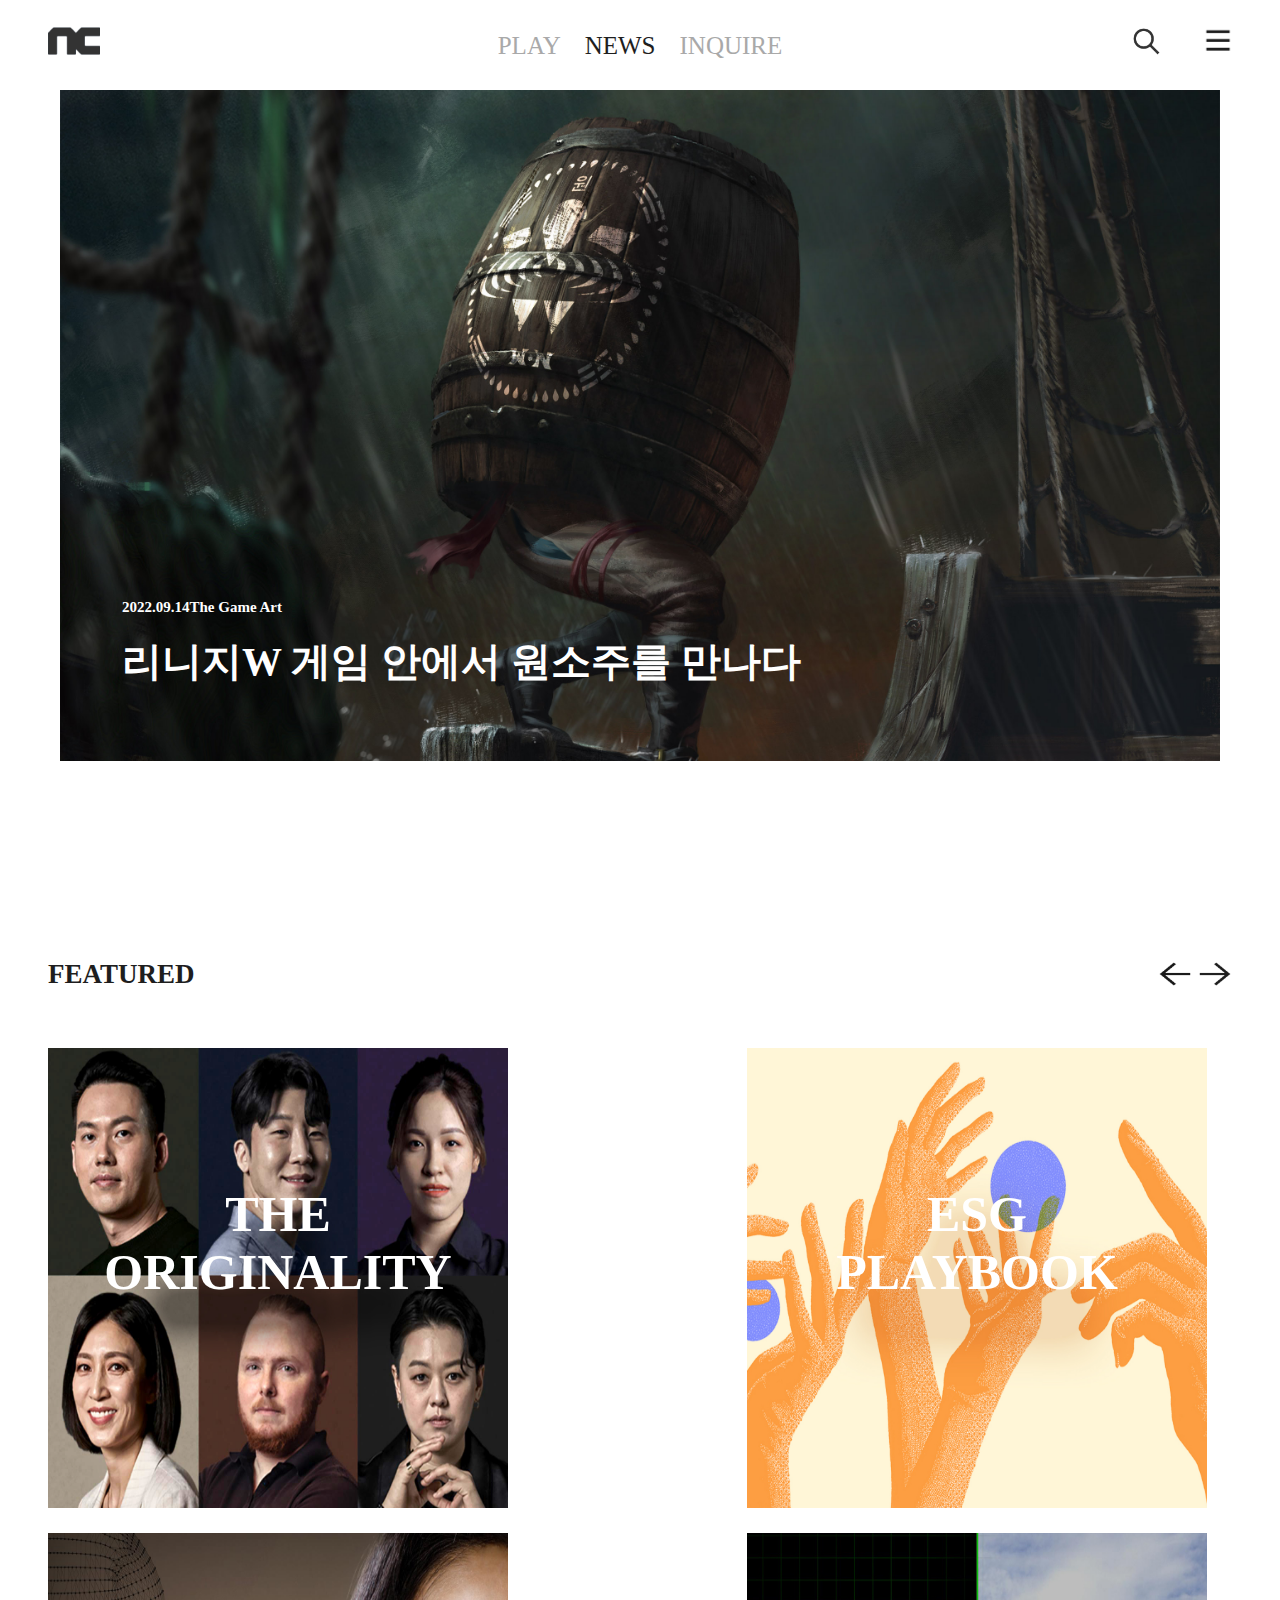
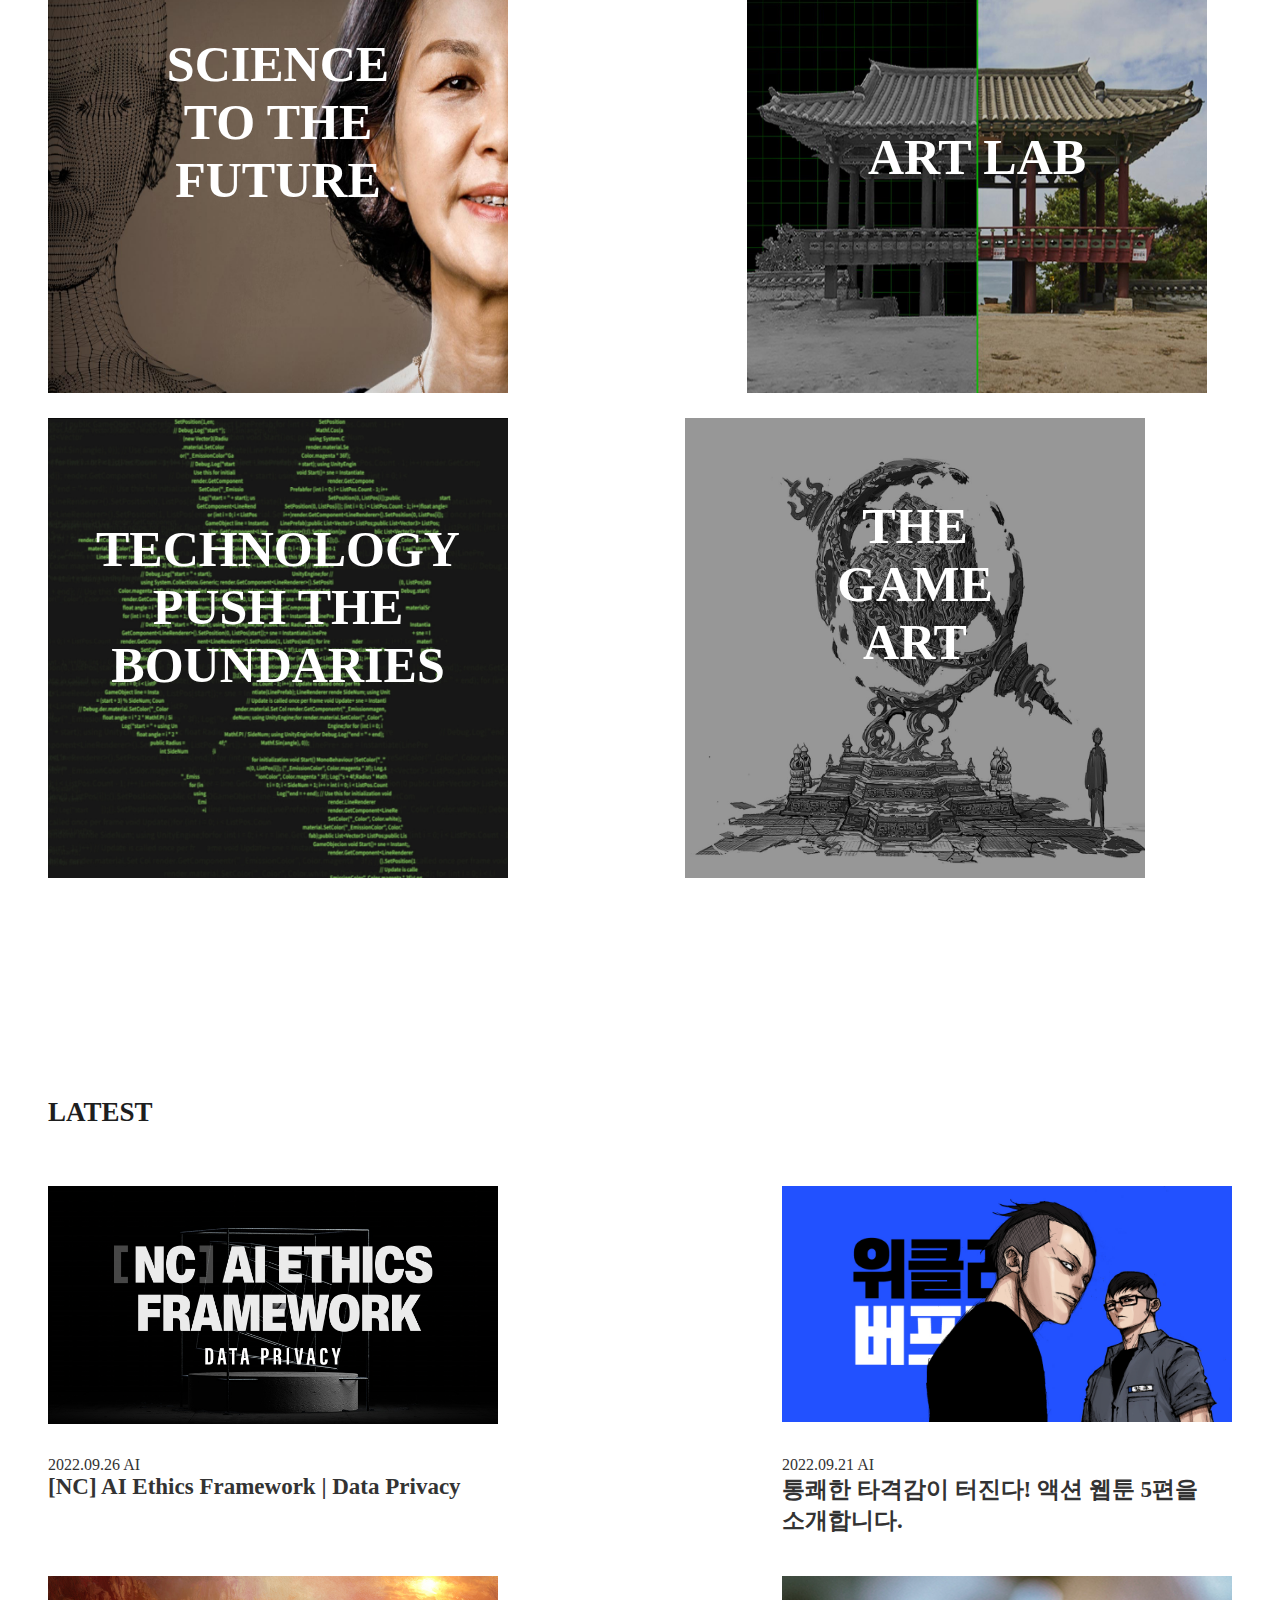
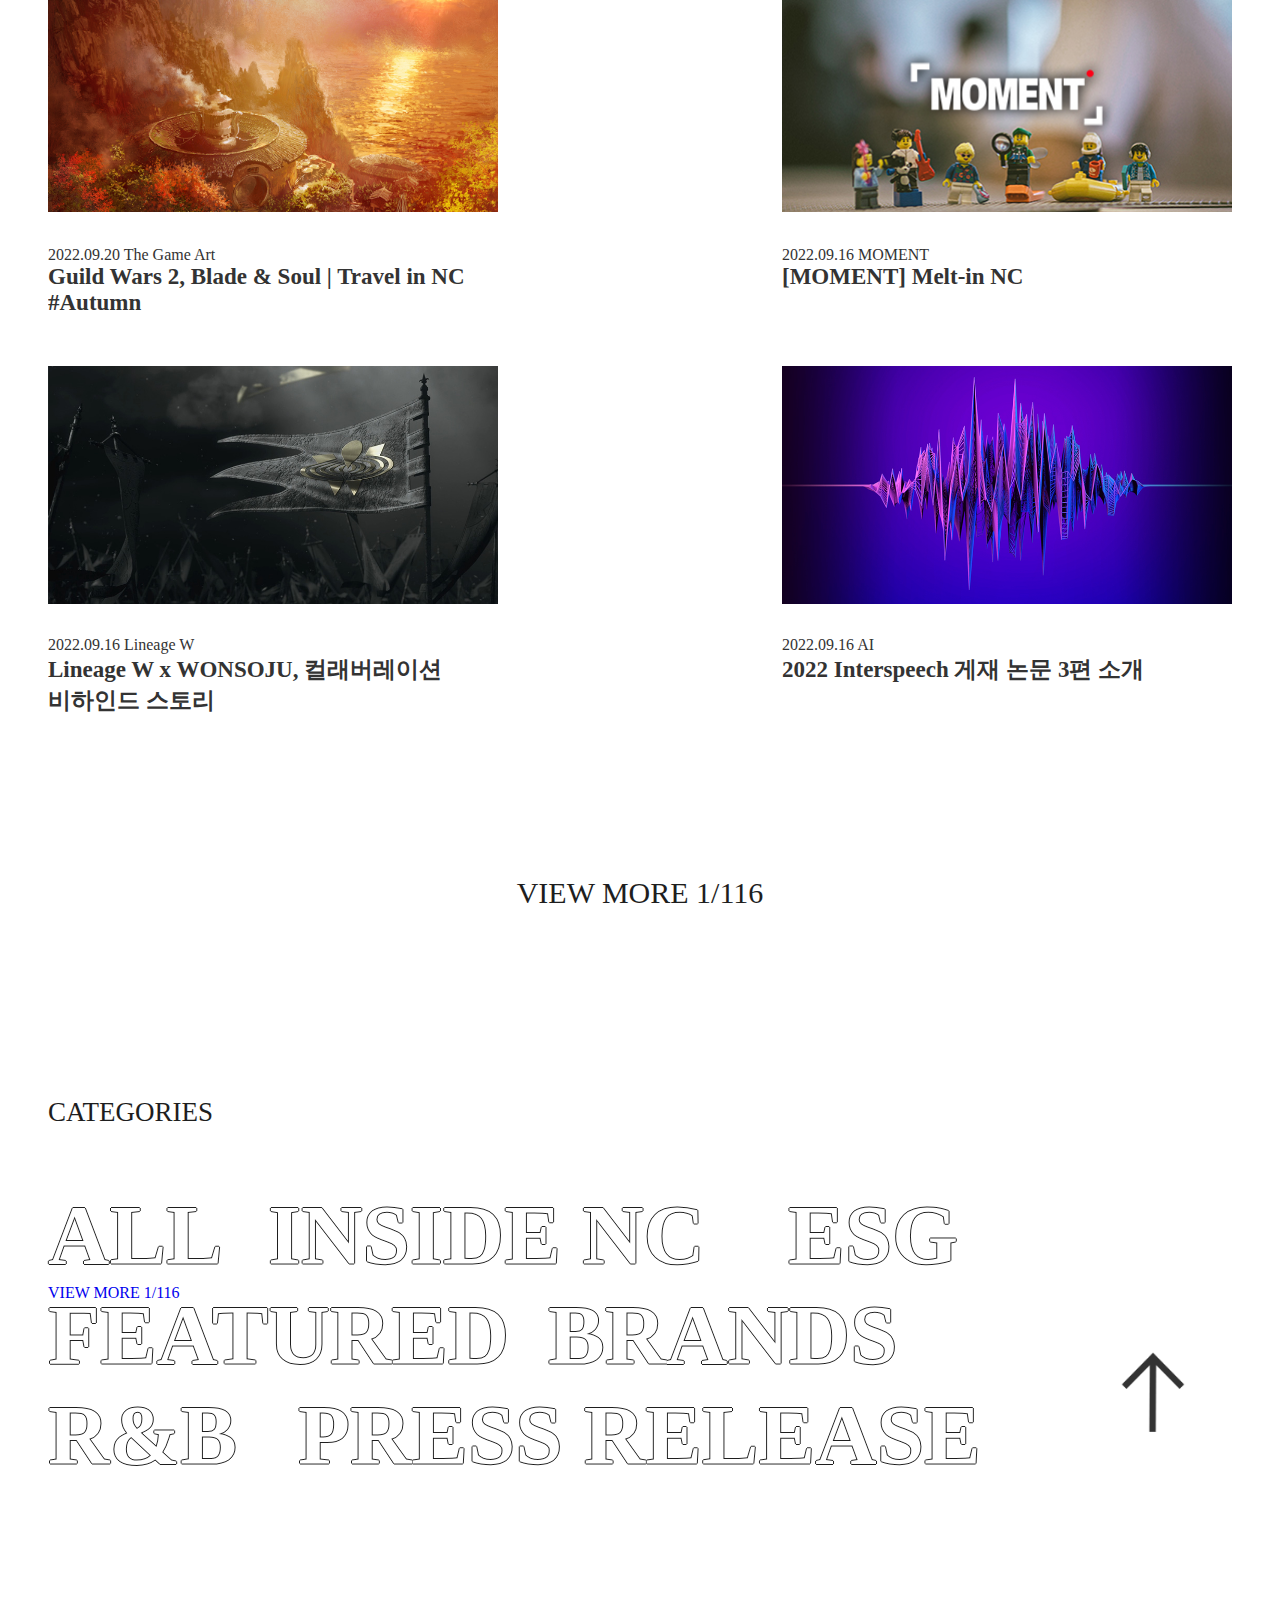
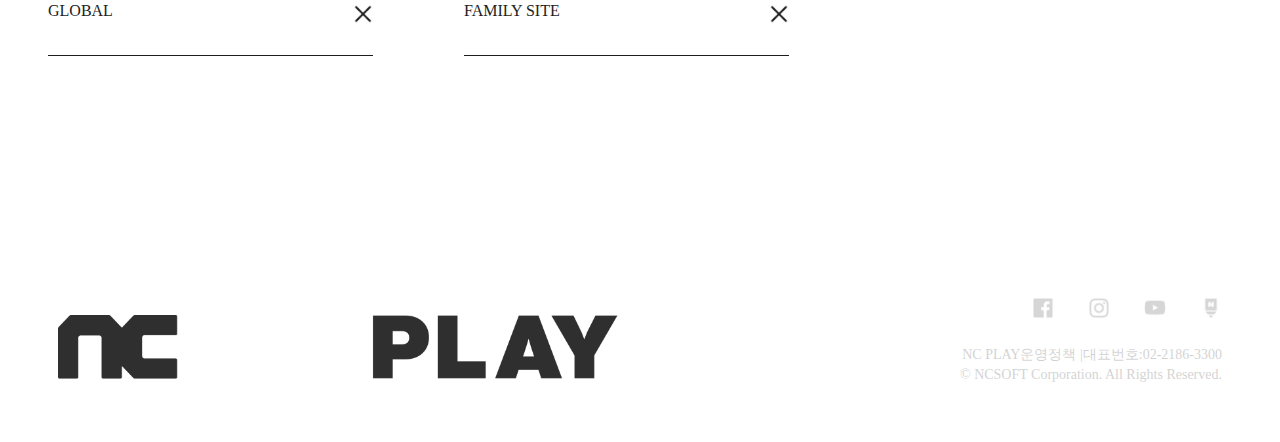
==== sub1.html @ 466b3824 "Add files via upload" ====
<!DOCTYPE html>
<html lang="en">
<head>
    <meta charset="UTF-8">
    <meta http-equiv="X-UA-Compatible" content="IE=edge">
    <meta name="viewport" content="width=device-width, initial-scale=1.0">
    <title>main | NEWS</title>
    <link rel="stylesheet" href="css/sub1.css">
    <link rel="preconnect" href="https://fonts.googleapis.com">
    <link rel="preconnect" href="https://fonts.gstatic.com" crossorigin>
</head>
<body>
<div id="wrap">
    <!-- header -->
    <header id="header">
        <!-- header_wrap -->
        <div class="header_wrap">
            <!-- header_inner -->
            <div class="header_inner">
                <!-- 로고 -->
                <h1 class="logo"><a href="index.html">NCSOFT로고</a></h1>
                <!-- 주메뉴 -->
                <nav class="gnb">
                <h2 class="blind">주메뉴</h2>
                <ul>
                <li><a href="index.html">PLAY</a></li>
                <li class="on"><a href="sub1.html">NEWS</a></li>
                <li><a href="sub2.html">INQUIRE</a></li>
                </ul>
                </nav>
                <!-- 전체메뉴 -->
                <div class="allMenu">
                    <h2 class="blind">메뉴 전체보기</h2>
                    <dl class="topMenu"><a href="#"></a>
                        <dt class="blind">탑메뉴</dt>
                        <dd><a href="#">PLAY</a>
                            <ul>
                            <li><a href="#">ALL</a></li>
                            <li><a href="#">EDGE</a></li>
                            <li><a href="#">INTERACTIVE</a></li>
                            <li><a href="#">CREATIVE</a></li>
                            <li><a href="#">FILM</a></li>
                            </ul>
                        </dd>
                        <dd><a href="#">NEWS</a>
                            <ul>
                            <li><a href="#">ALL</a></li>
                            <li><a href="#">INSIDE NC</a></li>
                            <li><a href="#">ESG</a></li>
                            <li><a href="#">FEATURED</a></li>
                            <li><a href="#">BRANDS</a></li>
                            <li><a href="#">R&D</a></li>
                            <li><a href="#">PRESS RELEASE</a></li>
                            </ul>
                        </dd>
                        <dd><a hef="#">SOCIAL</a>
                            <ul>
                            <li><a href="https://www.facebook.com/NCSOFT.Korea">FACEBOOK</a></li>
                            <li><a href="https://www.instagram.com/ncsoft.official/">INSTAGRAM</a></li>
                            <li><a href="https://www.youtube.com/user/ncsoft">YOUTUBE</a></li>
                            <li><a href="https://post.naver.com/ncsoft-corp">NAVER POST</a></li>
                            </ul>
                        </dd>
                        <dd><a href="#">GLOBAL</a>
                            <ul>
                            <li><a href="#">한국어</a></li>
                            <li><a href="#">ENGLISH</a></li>
                            <li><a href="#">日本語</a></li>
                            <li><a href="#">中文-繁體</a></li>
                            <li><a href="#">Tiếng Việt</a></li>
                            </ul>
                        </dd>
                    </dl>
                    <div class="topMenu_bg"></div>
                </div>
                <!-- 검색버튼 -->
                <a href="#" title="검색입력서식 열기" class="srch_open">검색서식열기</a>
            </div>
        <!-- //header_inner -->
        </div>
        <!-- 검색박스 -->
        <div class="srch_inner">
            <form action="#" method="get" class="srch">
                <fieldset>
                <legend class="blind">검색하기</legend>
                    <label for="srch" class="blind">Search</label>
                    <input type="serch" id="srch" placeholder="Search...">
                    <button type="submit">검색</button>
                </fieldset>
                <dl>
                    <dt>QUICK LINKS</dt>
                    <dd><a href="#">버프툰</a></dd>
                    <dd><a href="#">The Game Art</a></dd>
                    <dd><a href="#">EDGE</a></dd>
                    <dd><a href="#">Stories</a></dd>
                </dl>
            </form>
        </div>
        <a href="#" title="통합검색 닫기" class="btn_srch_close">통합검색 닫기</a>
        </header>
        <!-- //header_wrap -->
        <!-- //header -->
        <hr />

    <!-- main_visual -->
    <div class="main_visual">
        <h2 class="blind">메인 배너</h2>
        <div class="banner">
            <div><img src="images/News/News_banner_pc.jpg"></div>
            <p>2022.09.14<span>The Game Art</span></p>
            <h2>리니지W 게임 안에서 원소주를 만나다</h2>
        </div>
    </div>
    <!-- //main_visual -->
    <hr />

    <!-- container -->
    <div id="container">
        <!-- content1 -->
        <div class="content1">
            <h3>FEATURED</h3>      
            <div class="content1_inner">      
                <div class="cont1_arrow">
                    <a href="#" class="btn_prev">이전 스크롤</a>
                    <a href="#" class="btn_next">다음 스크롤</a>     
                </div>
                <!-- 1 -->
                <article>
                    <a href="#">
                        <span><img src="images/News/content1_article1.jpg" alt="THE ORIGINALITY"></span>
                        <h4>THE ORIGINALITY</h4>
                    </a>
                </article>
                <!-- 2 -->
                <article>
                    <a href="#">
                        <span><img src="images/News/content1_article2.jpg" alt="ESG PLAYBOOK"></span>
                        <h4>ESG<br />
                        PLAYBOOK</h4>
                    </a>
                </article>
                <!-- 3 -->
                <article>
                    <a href="#">
                        <span><img src="images/News/content1_article3.jpg" alt="SCIENCE TO THE FUTURE"></span>
                        <h4>SCIENCE<br />
                            TO THE<br />
                            FUTURE
                        </h4>
                    </a>
                </article>
                <!-- 4 -->
                <article>
                    <a href="#">
                        <span><img src="images/News/content1_article4.jpg" alt="ART LAB"></span>
                        <h4>ART LAB</h4>
                    </a>
                </article>
                <!-- 5 -->
                <article>
                    <a href="#">
                        <span><img src="images/News/content1_article5.jpg" alt="TECHNOLOGY PUSH THE BOUNDARIES"></span>
                        <h4>TECHNOLOGY<br />
                            PUSH THE<br />
                            BOUNDARIES</h4>
                    </a>
                </article>
                <!-- 6 -->
                <article>
                    <a href="#">
                        <span><img src="images/News/content1_article6.jpg" alt="THE GAME ART"></span>
                        <h4>THE GAME<br />
                            ART</h4>
                    </a>
                </article>
            </div>
        </div>
        <!-- //content1 -->

        <!-- content2 -->
        <div class="content2">
            <h3>LATEST</h3>
            <div class="article_wrap">
            <!-- 1 -->
            <article>
                <a href="#">
                    <span><img src="images/News/content2_article1.jpg" alt="AI"></span>
                    <p>2022.09.26 <span>AI</span></p>
                    <h4>[NC] AI Ethics Framework | Data Privacy</h4>
                </a>
            </article>
            <!-- 2 -->
            <article>
                <a href="#">
                    <span><img src="images/News/content2_article2.jpg" alt="버프툰"></span>
                    <p>2022.09.21 <span>AI</span></p>
                    <h4>통쾌한 타격감이 터진다! 액션 웹툰 5편을<br/>
                         소개합니다.</h4>
                </a>
            </article>
            <!-- 3 -->
            <article>
                <a href="#">
                    <span><img src="images/News/content2_article3.png" alt="The Game Art"></span>
                    <p>2022.09.20 <span>The Game Art</span></p>
                    <h4>Guild Wars 2, Blade & Soul | Travel in NC<br/>
                        #Autumn</h4>
                </a>
            </article>
            <!-- 4 -->
            <article>
                <a href="#">
                    <span><img src="images/News/content2_article4.jpg" alt="MOMENT"></span>
                    <p>2022.09.16 <span>MOMENT</span></p>
                    <h4>[MOMENT] Melt-in NC</h4>
                </a>
            </article>
            <!-- 5 -->
            <article>
                <a href="#">
                    <span><img src="images/News/content2_article5.jpg" alt="Lineage W"></span>
                    <p>2022.09.16 <span>Lineage W</span></p>
                    <h4>Lineage W x WONSOJU, 컬래버레이션<br/>
                        비하인드 스토리</h4>
                </a>
            </article>
            <!-- 6 -->
            <article>
                <a href="#">
                    <span><img src="images/News/content2_article6.jpg" alt="AI"></span>
                    <p>2022.09.16 <span>AI</span></p>
                    <h4>2022 Interspeech 게재 논문 3편 소개</h4>
                </a>
            </article>
            </div>
            <a href="#" class="VIEW_MORE1">VIEW MORE 1/116</a>
        </div>
        <!-- //content2 -->

        <!-- content3 -->
        <div class="content3">
            <div class="content3_inner">
                <h3>CATEGORIES</h3>
                <ul>
                    <li><a href="#">ALL</a></li>
                    <li><a href="#">INSIDE NC</a></li>
                    <li><a href="#">ESG</a></li>
                    <li><a href="#">FEATURED</a></li>
                    <li><a href="#">BRANDS</a></li>
                    <li><a href="#">R&amp;B</a></li>
                    <li><a href="#">PRESS RELEASE</a></li>
                </ul>
                
            <a href="#" class="VIEW_MORE1">VIEW MORE 1/116</a>
        </div>
        <!-- //content3 -->

        <!-- content4 -->
        <div class="content4">
            <div class="content4_inner">
                <div class="GLOBAL"><a href="#">GLOBAL</a>
                    <ul>
                    <li><a href="#">한국어</a></li>
                    <li><a href="#">ENGLISH</a></li>
                    <li><a href="#">日本語</a></li>
                    <li><a href="#">中文-繁體</a></li>
                    <li><a href="#">Tiếng Việt</a></li>
                    </ul>
                    </div>
                    <div class="FAMILY_SITE"><a href="#">FAMILY SITE</a>
                    <ul>
                    <li><a href="#">NCSOFT</a></li>
                    <li><a href="#">NC DINOS</a></li>
                    <li><a href="#">NC CULTURAL FOUNDATION</a></li>
                    <li><a href="#">PLAYNC</a></li>
                    <li><a href="#">NCSOFT CAREER</a></li>
                    </ul>
                    </div>
            </div>
        </div>
        <!-- //content4 -->
    </div>
    <!-- //container -->

    <!-- footer -->
    <footer id="footer">
        <div class="footer_inner">
            <h2 class="blind">footer 로고</h2>
            <div class="foot_banner">
                <video class="foot_video" muted autoplay loop>
                    <source src="images/Play/play_novel_footer_0712.mp4" type="video/mp4">
                </video>
                <div class="foot_banner_bg"></div>
            </div>
            <div class="sns">
                <ul>
                <li><a href="#"><img src="images/News/sns-fb.png" alt="페이스북"></a></li>
                <li><a href="#"><img src="images/News/sns-instagram.png" alt="인스타그램"></a></li>
                <li><a href="#"><img src="images/News/sns-youtube.png" alt="유튜브"></a></li>
                <li><a href="#"><img src="images/News/sns-naverpost.png" alt="네이버 포스트"></a></li>
                </ul>
            </div>
            <address>
                <span>NC PLAY운영정책 |</span><span>대표번호:02-2186-3300</span>
            </address>
            <div class="copy">&copy; NCSOFT Corporation. All Rights Reserved.</div>
        </div>
        <div class="top">
            <a href="#"><img src="images/News/go-top-arrow.png" alt="페이지 처음으로 이동"></a>
        </div>
    </footer>
    <!-- //footer -->
</div>
</body>
<script defer src="js/sub1.js"></script>
</html>
---- css/sub1.css ----
/* sub1.css */
@import url(reset.css);
/* font-family: 'Noto Sans KR', sans-serif; */
a{text-decoration: none;}

/* 768px~ */
@media screen and (max-width:768px) {
    #wrap{max-width:768px; margin: 0 auto;}
    /* .main_visual{}display: flex; justify-content: flex-end; */
    #header{width: 100%; z-index: 150; position: absolute; top: 0; left: 0;}
        .header_wrap{padding: 27px 48px;}
        .header_wrap::after{display: block; content: ''; clear: both;}
            .header_inner{float: left; width: 100%;}
    #container{margin-top: 150px; padding: 0 48px; }
        .content1{width: 100%; position: relative; }
        .content2{ width: 100%; height: 2800px; margin-top:194px;}
        .content3{ width: 100%; height: 500px; margin-top:150px;}
        .content4{ width: 100%; height: 88px; margin-top:100px;}
    #footer{position: relative; padding: 0 48px; margin-top: 400px; padding-bottom: 45px;}
    
    /* main_visual */
    .banner{position: relative;}
    .banner>div{margin: 0 auto; padding: 0 60px; }
    .banner>div>img{margin-top: 90px; width: 100%; height: 100%; background-size: cover;}
    .banner>p{position: absolute; bottom: 100px; left:100px;
        color: #fff; font-size: 15px; font-weight: bold;}
    .banner>h2{position: absolute; bottom: 50px; left:100px;
        font-size: 25px; color: #fff; font-weight: bold;}
    
    /* header */
    .header_inner>h1{width: 52px; height: 28px; text-indent: -9999px; overflow: hidden;
    background: url(../images/News/header-nc-icon.png) no-repeat 50% 50%;
    background-size: 52px 28px;}
    .gnb>ul{position: absolute; top: 32px; left: 50%; transform: translateX(-50%);}
    .gnb>ul>li{display: inline;}
    
    .gnb>ul>li.on>a{color: #1e1e1e;}
    .gnb>ul>li.on>a::after{content: ''; position: absolute; left: 0; bottom: -4px; width: 100%;
        border: 0.5px solid #1e1e1e; transform: scaleX(0); transform-origin: left;
        transition: transform 400ms cubic-bezier(0.770, 0.000, 0.175, 1.000) 0s;}
    .gnb>ul>li.on:hover>a::after{transform: scaleX(1);}
    .gnb>ul>li>a{font-size: 25px; color: #a9a9a9; padding: 0 10px;}
    
    /* 검색버튼 */
    .header_inner>a{display: block; position: absolute; top: 27px; right: 95px; width: 28px; height: 28px; margin-right: 25px;
        background: url(../images/News/search-ic-search.png) no-repeat 50% 50%; text-indent: -9999px; overflow: hidden;
        background-size: 28px 28px;}
    
    /* 검색박스 */
    .srch_inner{display: none;}
    .srch_inner.on{z-index: 1000; display: block; position: absolute; top: 0; left: 0; width: 100vw; height: 100vh;
        background: linear-gradient(180deg, rgba(255,255,255,1), rgba(255,255,255,0.8) 100%);
        }
    .srch_inner.on>form{margin: 0 auto;}
    .srch_inner.on>form>fieldset{width: 100%;}
    .srch_inner.on>form>fieldset>input{width: 100%; height: 100px; background-color: rgba(255,255,255,0);  margin: 0 auto; 
        border: none; border-bottom: 1px solid #1e1e1e; color: #000; font-size: 40px; text-indent: 115px;} 
    .srch_inner.on>form>fieldset>button{position: absolute; top: 15px; left: 25px; width: 72px; height: 72px;
        background: url(../images/News/search-ic-search.png) no-repeat 50% 50%; background-size: 50%;
        text-indent: -9999px; overflow: hidden; }
    .srch_inner.on>form>dl{padding: 30px; line-height: 200%;}
    .srch_inner.on>form>dl>dt{color: #1e1e1e;}
    .srch_inner.on>form>dl>dd>a{color: #000; font-weight: bold;}
    
    .btn_srch_close{display: none;}
    .btn_srch_close.on{z-index: 1000; display: block; position: absolute; right: 25px; top: 15px; width: 72px; height: 72px;
        background: url(../images/News/search-ic-close.png) no-repeat 50% 50%; background-size: 50%;
         text-indent: -9999px; overflow: hidden; }
    .btn_srch_close.on:hover{animation: exit_ani 0.3s linear 0s;}
    @keyframes exit_ani {
        0%{transform: rotate(0deg);}
        100%{transform: rotate(90deg);}
    }
    
    /* 전체메뉴 */
    .allMenu{width: 100%; height: 100%;}
    .allMenu>.topMenu>a{z-index: 60; position: absolute; right: 48px; top: 27px; width: 28px; height: 28px;
        background: url(../images/News/header-menu-icon.png) no-repeat 50% 50%;
        background-size: 28px 28px; text-indent: -9999px; overflow: hidden;
        transition: all 0.5s linear 0s;}
    .allMenu>div.topMenu_bg{opacity: 0; transition: all 0.5s linear 0s;}
    .allMenu>.topMenu>dd{display: none; opacity: 0; transition: opacity 0.5s linear 0s;}
    
    
    .allMenu.on>.topMenu>a{background: url(../images/News/search-ic-close.png) no-repeat 50% 50%;background-size: 28px 28px; }
    .allMenu.on>.topMenu>dd{z-index: 50; position: relative; display: block; float: left; width: 30%;opacity: 1;
        padding-left: 10px;  border-left: 0.5px solid #1e1e1e; padding-bottom: 40px;}
    
    .allMenu.on>.topMenu>dd:nth-of-type(1)>ul>li,.allMenu.on>.topMenu>dd:nth-of-type(2)>ul>li{padding-top: 20px;}
    .allMenu.on>.topMenu>dd:nth-of-type(1)>ul>li>a,.allMenu.on>.topMenu>dd:nth-of-type(2)>ul>li>a{font-weight: bold;}
    
    .allMenu.on>.topMenu>dd:nth-of-type(3)>ul>li,.allMenu.on>.topMenu>dd:nth-of-type(4)>ul>li{padding-top: 10px;}
    .allMenu.on>.topMenu>dd:nth-of-type(3)>ul>li>a,.allMenu.on>.topMenu>dd:nth-of-type(4)>ul>li>a{
        font-size: 20px;}
    
    
    .allMenu.on>.topMenu>dd>a{font-size: 20px;  color: #1e1e1e;}
    .allMenu.on>.topMenu>dd>ul>li>a{color: #1e1e1e;  font-size: 40px;}
    .allMenu.on>div.topMenu_bg{position: absolute; top: 0; left: 0; background-color: #fff; width: 100%; height: 200%; opacity: 1;}
    
    /* ciontent1 */
    .content1_inner::after{content: ''; display: block; clear: both;}
    .content1_inner{display: flex; justify-content: space-between; flex-wrap: wrap;}
    
    .content1>h3{font-size: 27px; color: #1e1e1e; margin-bottom: 58px; font-weight: bold;}
    .content1_inner>.cont1_arrow{position: absolute; top: 0; right: 0px;}
    .content1_inner>.cont1_arrow>a.btn_prev{display: inline-block; width: 35px; height: 30px; 
        background: url(../images/News/ic-swipe-prev-dark.png) no-repeat 50% 50%;
    background-size: 35px 30px; text-indent: -9999px; overflow: hidden;}
    .content1_inner>.cont1_arrow>a.btn_next{display: inline-block; width: 35px; height: 30px; 
        background: url(../images/News/ic-swipe-next-dark.png) no-repeat 50% 50%;
        background-size: 35px 30px; text-indent: -9999px; overflow: hidden;}
    
    .content1_inner>article{opacity: 1; position: relative;
        align-items: center; width: 250px; height: 240px; margin-right: 10px; margin-bottom: 25px;
        overflow: hidden;}
    
    
    .content1_inner>article>a>span>img{width: 100%; height: 100%; background-size: cover;
        transition: all 0.5s linear 0s;}
    .content1_inner>article>a>h4{z-index: 50; margin: 0 auto; position: absolute;
     text-align: center; color: #fff; font-size: 30px; font-weight: bold; opacity: 1;}
    
    .content1_inner>article:nth-of-type(4){position: relative; }
    .content1_inner>article:nth-of-type(6){position: relative; left: 5px;}
     
    .content1_inner>article:hover>a>span>img{transform: scale(120%); transform-origin: center;}
    
    .content1_inner>article:nth-of-type(1)>a>h4{left: 50%; transform: translateX(-50%);  bottom: 30%; transform: rotateY(-50%);}
    .content1_inner>article:nth-of-type(2)>a>h4{left: 50%; transform: translateX(-50%);  bottom: 30%; transform: rotateY(-50%);}
    .content1_inner>article:nth-of-type(3)>a>h4{left: 50%; transform: translateX(-50%);  bottom: 35%; transform: rotateY(-50%);}
    .content1_inner>article:nth-of-type(4)>a>h4{left: 50%; transform: translateX(-50%);  bottom: 30%; transform: rotateY(-50%);}
    .content1_inner>article:nth-of-type(5)>a>h4{left: 50%; transform: translateX(-50%);  bottom: 35%; transform: rotateY(-50%);}
    .content1_inner>article:nth-of-type(6)>a>h4{left: 50%; transform: translateX(-50%);  bottom: 30%; transform: rotateY(-50%);}
    
    /* content2 */
    .content2::after{content: ''; display: block; clear: both;}
    .content2{position: relative;}
    
    .content2>h3{font-size: 27px; color: #1e1e1e; margin-bottom: 58px; font-weight: bold;}
    
    .article_wrap{margin: 0 auto; width: 100%; display: flex; justify-content: space-between; flex-wrap: wrap;}
    .article_wrap>article{position: relative;
        align-items: center;width: 600px; height: 400px; margin-bottom: 40px; overflow: hidden;}
    
    .article_wrap>article>a>span{overflow: hidden; display: block;  width: 100%; height: 300px;}
    .article_wrap>article>a>span>img{width: 100%; background-size: cover;
        transition: all 0.5s linear 0s;} 
    .article_wrap>article>a>p{color: #333333; margin-bottom: 15px;}
    .article_wrap>article>a>h4{color: #333333; font-size: 23px; font-weight: bold; opacity: 1;}
    
     
    .article_wrap>article:hover>a>span>img{transform: scale(120%); transform-origin: center;}
    
    .content2>.VIEW_MORE1{width: 100%; margin-top: 10px; text-align: center; float: left;
        color: #1e1e1e; font-size: 20px;}
    
    
    /* content3 */
    .content3>a{display: none;}
    div.content3_inner>h3{font-size: 27px; color: #1e1e1e; margin-bottom: 58px;}
    
    div.content3_inner>ul{position: relative;}
    div.content3_inner>ul>li{display: flex; padding-right: 102px;}
    div.content3_inner>ul>li:nth-of-type(2){position: absolute; top: 0; left: 110px;}
    div.content3_inner>ul>li:nth-of-type(3){position: absolute; top: 0; left: 370px;}
    div.content3_inner>ul>li:nth-of-type(4){position: absolute; top: 70px; left: 0;}
    div.content3_inner>ul>li:nth-of-type(5){position: absolute; top: 70px; left: 250px;}
    div.content3_inner>ul>li:nth-of-type(6){position: absolute; top: 140px; left: 0px;}
    div.content3_inner>ul>li:nth-of-type(7){position: absolute; top: 210px; left: 0px;}
    
    div.content3_inner>ul>li>a{font-size: 45px; color: #fff; font-weight: bold;
        text-shadow: -1px 0 #1e1e1e, 0 1px #1e1e1e, 1px 0 #1e1e1e, 0 -1px #1e1e1e;
        transition: all 0.5s linear 0s;}
    div.content3_inner>ul>li:hover>a{color: #1e1e1e; font-weight: bold;
        text-shadow: -1px 0 #1e1e1e, 0 1px #1e1e1e, 1px 0 #1e1e1e, 0 -1px #1e1e1e;}
    
    
    div.content3_inner>.lis>article{display: none;}
    div.content3_inner>article>span>img{width: 100%; height: 100%;}
    
    /*content3_inner_on*/
    div.content3_inner.on>ul{position: relative;}
    div.content3_inner.on>ul>li{ position: absolute; top: 100px; display: flex; padding-right: 20px;}
    div.content3_inner.on>ul>li:nth-child(1){ left: 150px; }
    div.content3_inner.on>ul>li:nth-child(2){ left: 300px; }
    div.content3_inner.on>ul>li:nth-child(3){ left: 500px; }
    div.content3_inner.on>ul>li:nth-child(4){ left: 900px; }
    div.content3_inner.on>ul>li:nth-child(5){ left: 1200px; }
    div.content3_inner.on>ul>li>a{font-size: 50px;}
    
    div.content3_inner.on>ul{z-index: 50; position: relative; top: -2900px; margin: 0 auto;}
    div.content3_inner.on>.lis{position: relative; top: 500px; display: flex; flex-wrap: wrap; justify-content: space-between;
        border: 1px solid red; }
    div.content3_inner.on>.lis>article{z-index: 50; display: flex;  position: relative; 
        top: -3000px; width: 450px; margin-bottom: 50px; }
    div.content3_inner.on>.lis>article>a{display: block;}
    div.content3_inner.on>.lis>article>a>.btn_more{display: block; position: absolute; background:url(../images/Play/ic-share-more.png) no-repeat 50% 50%;
        width: 48px; height: 48px;}
    div.content3_inner.on>.lis>article>a>span>img{ width: 100%; height: 100%;}
    div.content3_inner.on>.lis>article>a>p{color: #fff; position: absolute; bottom: 158px; left: 44px; font-weight: bold;}
    div.content3_inner.on>.lis>article>a>h4{color: #fff; position: absolute; bottom: 34px; left: 44px; font-weight: bold;
        font-size: 25px;}
    
    /* cont4 */
    div.content4_inner{content: ''; display: block; clear: both;}
    div.content4_inner>div{float: left; width: 325px; padding-right: 91px;
        transition: all 0.5s linear 0s;}
    div.content4_inner>div>a{display: block; width: 600px; padding-bottom: 35px; font-size: 16px; color: #1e1e1e; 
        border-bottom: 1px solid #1e1e1e; background: url(../images/News/ic-close.png) no-repeat 100% 5%;
        background-size: 20px;}
    div.content4_inner>div>ul>li{padding: 10px 0;}
    
    div.content4_inner>div>ul>li>a{color: #9ea6a8; display: none;}
    
    div.content4_inner>div.on>ul>li>a{display: block;}
    
    
    /* footer #1e1e1e*/
    .footer_inner{position: relative;}
    .footer_inner>.foot_banner>.foot_banner_bg{width: 700px; height: 100px; background: url(../images/News/footer-logo.png) no-repeat 50% 50%;
        background-size: 80%;}
    .footer_inner>.foot_banner>.foot_video{position: absolute; left: 210px; top:-10px; width: 160px; height: 119px;}
    .footer_inner>.sns{margin-left: 200px; margin-top: 20px;}
    
    
    .footer_inner>.sns>ul>li{display: inline; padding-left: 40px; opacity: 0.2;
        transition: opacity 0.2s linear 0s;}
    .footer_inner>.sns>ul>li:hover{opacity: 1;}
    .footer_inner>.sns>ul>li>a>img{height: 22px;}
    .footer_inner>address{margin-left: 200px; margin-top: 20px; color: #1e1e1e; font-size: 14px;}
    .footer_inner>address>span{ opacity: 0.2;
        transition: opacity 0.2s linear 0s; cursor: pointer;}    
    .footer_inner>address>span:hover{opacity: 1;}
    
    .footer_inner>.copy{margin-left: 200px; top: 70px; color: #1e1e1e; opacity: 0.2; font-size: 14px;}
    
    
    /* top 버튼 */
    #footer>.top{position: absolute; right: 45%; bottom: 700px; transform: scale(70%);}
    #footer>.top>a>img{width: 68px; height: 86px;}
    #footer>.top:hover{animation: top_ani 0.8s linear 0s infinite;}
    @keyframes top_ani {
        0%{transform: translateY(0px) scale(70%);}
        100%{transform: translateY(-100px) scale(70%);}
    }
}

/* 1024px~ */
@media screen and (min-width: 769px) and (max-width:1439px) {
    #wrap{min-width: 1024px; max-width:1439px; margin: 0 auto;}
/* .main_visual{}display: flex; justify-content: flex-end; */
#header{width: 100%; z-index: 150; position: absolute; top: 0; left: 0;}
    .header_wrap{padding: 27px 48px;}
    .header_wrap::after{display: block; content: ''; clear: both;}
        .header_inner{float: left; width: 100%;}
#container{margin-top: 198px; padding: 0 48px; }
    .content1{width: 100%; position: relative; }
    .content2{ width: 100%; height: 1100px; margin-top:194px;}
    .content3{ width: 100%; height: 500px; margin-top:500px;}
    .content4{ width: 100%; height: 300px; margin-top:300px;}
#footer{position: relative; padding: 0 10px; margin-top: 300px; padding-bottom: 45px;}

/* main_visual */
.banner{position: relative;}
.banner>div{margin: 0 auto; padding: 0 60px; }
.banner>div>img{margin-top: 90px; width: 100%; height: 100%; background-size: cover;}
.banner>p{position: absolute; bottom: 145px; left:122px;
    color: #fff; font-size: 15px; font-weight: bold;}
.banner>h2{position: absolute; bottom: 72px; left:122px;
    font-size: 40px; color: #fff; font-weight: bold;}

/* header */
.header_inner>h1{width: 52px; height: 28px; text-indent: -9999px; overflow: hidden;
background: url(../images/News/header-nc-icon.png) no-repeat 50% 50%;
background-size: 52px 28px;}
.gnb>ul{position: absolute; top: 32px; left: 50%; transform: translateX(-50%);}
.gnb>ul>li{display: inline;}

.gnb>ul>li.on>a{color: #1e1e1e;}
.gnb>ul>li.on>a::after{content: ''; position: absolute; left: 0; bottom: -4px; width: 100%;
    border: 0.5px solid #1e1e1e; transform: scaleX(0); transform-origin: left;
    transition: transform 400ms cubic-bezier(0.770, 0.000, 0.175, 1.000) 0s;}
.gnb>ul>li.on:hover>a::after{transform: scaleX(1);}
.gnb>ul>li>a{font-size: 25px; color: #a9a9a9; padding: 0 10px;}

/* 검색버튼 */
.header_inner>a{display: block; position: absolute; top: 27px; right: 95px; width: 28px; height: 28px; margin-right: 25px;
    background: url(../images/News/search-ic-search.png) no-repeat 50% 50%; text-indent: -9999px; overflow: hidden;
    background-size: 28px 28px;}

/* 검색박스 */
.srch_inner{display: none;}
.srch_inner.on{z-index: 1000; display: block; position: absolute; top: 0; left: 0; width: 100vw; height: 100vh;
    background: linear-gradient(180deg, rgba(255,255,255,1), rgba(255,255,255,0.8) 100%);
    }
.srch_inner.on>form{margin: 0 auto;}
.srch_inner.on>form>fieldset{width: 100%;}
.srch_inner.on>form>fieldset>input{width: 100%; height: 100px; background-color: rgba(255,255,255,0);  margin: 0 auto; 
    border: none; border-bottom: 1px solid #1e1e1e; color: #000; font-size: 40px; text-indent: 115px;} 
.srch_inner.on>form>fieldset>button{position: absolute; top: 15px; left: 25px; width: 72px; height: 72px;
    background: url(../images/News/search-ic-search.png) no-repeat 50% 50%; background-size: 50%;
    text-indent: -9999px; overflow: hidden; }
.srch_inner.on>form>dl{padding: 30px; line-height: 200%;}
.srch_inner.on>form>dl>dt{color: #1e1e1e;}
.srch_inner.on>form>dl>dd>a{color: #000; font-weight: bold;}

.btn_srch_close{display: none;}
.btn_srch_close.on{z-index: 1000; display: block; position: absolute; right: 25px; top: 15px; width: 72px; height: 72px;
    background: url(../images/News/search-ic-close.png) no-repeat 50% 50%; background-size: 50%;
     text-indent: -9999px; overflow: hidden; }
.btn_srch_close.on:hover{animation: exit_ani 0.3s linear 0s;}
@keyframes exit_ani {
    0%{transform: rotate(0deg);}
    100%{transform: rotate(90deg);}
}

/* 전체메뉴 */
.allMenu{width: 100%; height: 100%;}
.allMenu>.topMenu>a{z-index: 60; position: absolute; right: 48px; top: 27px; width: 28px; height: 28px;
    background: url(../images/News/header-menu-icon.png) no-repeat 50% 50%;
    background-size: 28px 28px; text-indent: -9999px; overflow: hidden;
    transition: all 0.5s linear 0s;}
.allMenu>div.topMenu_bg{opacity: 0; transition: all 0.5s linear 0s;}
.allMenu>.topMenu>dd{display: none; opacity: 0; transition: opacity 0.5s linear 0s;}


.allMenu.on>.topMenu>a{background: url(../images/News/search-ic-close.png) no-repeat 50% 50%;background-size: 28px 28px; }
.allMenu.on>.topMenu>dd{z-index: 50; position: relative; display: block; float: left; width: 30%;opacity: 1;
    padding-left: 10px;  border-left: 0.5px solid #1e1e1e; padding-bottom: 40px;}

.allMenu.on>.topMenu>dd:nth-of-type(1)>ul>li,.allMenu.on>.topMenu>dd:nth-of-type(2)>ul>li{padding-top: 20px;}
.allMenu.on>.topMenu>dd:nth-of-type(1)>ul>li>a,.allMenu.on>.topMenu>dd:nth-of-type(2)>ul>li>a{font-weight: bold;}

.allMenu.on>.topMenu>dd:nth-of-type(3)>ul>li,.allMenu.on>.topMenu>dd:nth-of-type(4)>ul>li{padding-top: 10px;}
.allMenu.on>.topMenu>dd:nth-of-type(3)>ul>li>a,.allMenu.on>.topMenu>dd:nth-of-type(4)>ul>li>a{
    font-size: 20px;}


.allMenu.on>.topMenu>dd>a{font-size: 20px;  color: #1e1e1e;}
.allMenu.on>.topMenu>dd>ul>li>a{color: #1e1e1e;  font-size: 40px;}
.allMenu.on>div.topMenu_bg{position: absolute; top: 0; left: 0; background-color: #fff; width: 100%; height: 200%; opacity: 1;}

/* ciontent1 */
.content1_inner::after{content: ''; display: block; clear: both;}
.content1_inner{display: flex; justify-content: space-between; flex-wrap: wrap;}

.content1>h3{font-size: 27px; color: #1e1e1e; margin-bottom: 58px; font-weight: bold;}
.content1_inner>.cont1_arrow{position: absolute; top: 0; right: 0px;}
.content1_inner>.cont1_arrow>a.btn_prev{display: inline-block; width: 35px; height: 30px; 
    background: url(../images/News/ic-swipe-prev-dark.png) no-repeat 50% 50%;
background-size: 35px 30px; text-indent: -9999px; overflow: hidden;}
.content1_inner>.cont1_arrow>a.btn_next{display: inline-block; width: 35px; height: 30px; 
    background: url(../images/News/ic-swipe-next-dark.png) no-repeat 50% 50%;
    background-size: 35px 30px; text-indent: -9999px; overflow: hidden;}

.content1_inner>article{opacity: 1; position: relative;
    align-items: center; width: 460px; height: 460px; margin-right: 25px; margin-bottom: 25px;
    overflow: hidden;}


.content1_inner>article>a>span>img{width: 100%; height: 100%; background-size: cover;
    transition: all 0.5s linear 0s;}
.content1_inner>article>a>h4{z-index: 50; margin: 0 auto; position: absolute;
 text-align: center; color: #fff; font-size: 50px; font-weight: bold; opacity: 1;}

.content1_inner>article:nth-of-type(4){position: relative; }
.content1_inner>article:nth-of-type(6){position: relative; left: 45px;}
 
.content1_inner>article:hover>a>span>img{transform: scale(120%); transform-origin: center;}

.content1_inner>article:nth-of-type(1)>a>h4{left: 50%; transform: translateX(-50%);  bottom: 45%; transform: rotateY(-50%);}
.content1_inner>article:nth-of-type(2)>a>h4{left: 50%; transform: translateX(-50%);  bottom: 45%; transform: rotateY(-50%);}
.content1_inner>article:nth-of-type(3)>a>h4{left: 50%; transform: translateX(-50%);  bottom: 40%; transform: rotateY(-50%);}
.content1_inner>article:nth-of-type(4)>a>h4{left: 50%; transform: translateX(-50%);  bottom: 45%; transform: rotateY(-50%);}
.content1_inner>article:nth-of-type(5)>a>h4{left: 50%; transform: translateX(-50%);  bottom: 40%; transform: rotateY(-50%);}
.content1_inner>article:nth-of-type(6)>a>h4{left: 50%; transform: translateX(-50%);  bottom: 45%; transform: rotateY(-50%);}

/* content2 */
.content2::after{content: ''; display: block; clear: both;}
.content2{position: relative;}

.content2>h3{font-size: 27px; color: #1e1e1e; margin-bottom: 58px; font-weight: bold;}

.article_wrap{margin: 0 auto; width: 100%; display: flex; justify-content: space-between; flex-wrap: wrap;}
.article_wrap>article{position: relative;
    align-items: center;width: 450px; height: 350px; margin-bottom: 40px; overflow: hidden;}

.article_wrap>article>a>span{overflow: hidden; display: block;  width: 100%; height: 270px;}
.article_wrap>article>a>span>img{width: 100%; background-size: cover;
    transition: all 0.5s linear 0s;} 
.article_wrap>article>a>p{color: #333333;}
.article_wrap>article>a>h4{color: #333333; font-size: 23px; font-weight: bold; opacity: 1;}

 
.article_wrap>article:hover>a>span>img{transform: scale(120%); transform-origin: center;}

.content2>.VIEW_MORE1{width: 100%; margin-top: 120px; text-align: center; float: left;
    color: #1e1e1e; font-size: 30px;}


/* content3 */
.content3>a{display: none;}
div.content3_inner>h3{font-size: 27px; color: #1e1e1e; margin-bottom: 58px;}

div.content3_inner>ul{position: relative;}
div.content3_inner>ul>li{display: flex; padding-right: 102px;}
div.content3_inner>ul>li:nth-of-type(2){position: absolute; top: 0; left: 220px;}
div.content3_inner>ul>li:nth-of-type(3){position: absolute; top: 0; left: 740px;}
div.content3_inner>ul>li:nth-of-type(4){position: absolute; top: 100px; left: 0;}
div.content3_inner>ul>li:nth-of-type(5){position: absolute; top: 100px; left: 500px;}
div.content3_inner>ul>li:nth-of-type(6){position: absolute; top: 200px; left: 0px;}
div.content3_inner>ul>li:nth-of-type(7){position: absolute; top: 200px; left: 250px;}

div.content3_inner>ul>li>a{font-size: 85px; color: #fff; font-weight: bold;
    text-shadow: -1px 0 #1e1e1e, 0 1px #1e1e1e, 1px 0 #1e1e1e, 0 -1px #1e1e1e;
    transition: all 0.5s linear 0s;}
div.content3_inner>ul>li:hover>a{color: #1e1e1e; font-weight: bold;
    text-shadow: -1px 0 #1e1e1e, 0 1px #1e1e1e, 1px 0 #1e1e1e, 0 -1px #1e1e1e;}


div.content3_inner>.lis>article{display: none;}
div.content3_inner>article>span>img{width: 100%; height: 100%;}

/*content3_inner_on*/
div.content3_inner.on>ul{position: relative;}
div.content3_inner.on>ul>li{ position: absolute; top: 100px; display: flex; padding-right: 20px;}
div.content3_inner.on>ul>li:nth-child(1){ left: 150px; }
div.content3_inner.on>ul>li:nth-child(2){ left: 300px; }
div.content3_inner.on>ul>li:nth-child(3){ left: 500px; }
div.content3_inner.on>ul>li:nth-child(4){ left: 900px; }
div.content3_inner.on>ul>li:nth-child(5){ left: 1200px; }
div.content3_inner.on>ul>li>a{font-size: 50px;}

div.content3_inner.on>ul{z-index: 50; position: relative; top: -2900px; margin: 0 auto;}
div.content3_inner.on>.lis{position: relative; top: 500px; display: flex; flex-wrap: wrap; justify-content: space-between;
    border: 1px solid red; }
div.content3_inner.on>.lis>article{z-index: 50; display: flex;  position: relative; 
    top: -3000px; width: 450px; margin-bottom: 50px; }
div.content3_inner.on>.lis>article>a{display: block;}
div.content3_inner.on>.lis>article>a>.btn_more{display: block; position: absolute; background:url(../images/Play/ic-share-more.png) no-repeat 50% 50%;
    width: 48px; height: 48px;}
div.content3_inner.on>.lis>article>a>span>img{ width: 100%; height: 100%;}
div.content3_inner.on>.lis>article>a>p{color: #fff; position: absolute; bottom: 158px; left: 44px; font-weight: bold;}
div.content3_inner.on>.lis>article>a>h4{color: #fff; position: absolute; bottom: 34px; left: 44px; font-weight: bold;
    font-size: 25px;}

/* cont4 */
div.content4_inner{content: ''; display: block; clear: both;}
div.content4_inner>div{float: left; width: 325px; padding-right: 91px;
    transition: all 0.5s linear 0s;}
div.content4_inner>div>a{display: block; width: 325px; padding-bottom: 35px; font-size: 16px; color: #1e1e1e; 
    border-bottom: 1px solid #1e1e1e; background: url(../images/News/ic-close.png) no-repeat 100% 5%;
    background-size: 20px;}
div.content4_inner>div>ul>li{padding: 10px 0;}

div.content4_inner>div>ul>li>a{color: #9ea6a8; display: none;}

div.content4_inner>div.on>ul>li>a{display: block;}


/* footer #1e1e1e*/
.footer_inner{position: relative;}
.footer_inner>.foot_banner>.foot_banner_bg{width: 700px; height: 100px; background: url(../images/News/footer-logo.png) no-repeat 0% 50%;
    background-size: 80%;}
.footer_inner>.foot_banner>.foot_video{position: absolute; left: 140px; top:-10px; width: 160px; height: 119px;}
.footer_inner>.sns{position: absolute; right: 0; top:0;}


.footer_inner>.sns>ul>li{display: inline; padding-left: 30px; opacity: 0.2;
    transition: opacity 0.2s linear 0s;}
.footer_inner>.sns>ul>li:hover{opacity: 1;}
.footer_inner>.sns>ul>li>a>img{height: 22px;}
.footer_inner>address{position: absolute; right: 0; top: 49px; color: #1e1e1e; font-size: 14px;}
.footer_inner>address>span{ opacity: 0.2;
    transition: opacity 0.2s linear 0s; cursor: pointer;}    
.footer_inner>address>span:hover{opacity: 1;}

.footer_inner>.copy{position: absolute; right: 0; top: 70px; color: #1e1e1e; opacity: 0.2; font-size: 14px;}


/* top 버튼 */
#footer>.top{position: absolute; right: 45px; bottom: 605px;}
#footer>.top>a>img{width: 68px; height: 86px;}
#footer>.top:hover{animation: top_ani 0.8s linear 0s infinite;}
@keyframes top_ani {
    0%{transform: translateY(0px);}
    100%{transform: translateY(-100px);}
}
}


/* 1024px~ */
@media screen and (min-width: 1440px){
#wrap{min-width: 1440px; margin: 0 auto;}
/* .main_visual{}display: flex; justify-content: flex-end; */
#header{width: 100%; z-index: 150; position: absolute; top: 0; left: 0;}
    .header_wrap{padding: 27px 48px;}
    .header_wrap::after{display: block; content: ''; clear: both;}
        .header_inner{float: left; width: 100%;}
#container{margin-top: 198px; padding: 0 48px; }
    .content1{width: 100%; position: relative; }
    .content2{ width: 100%; height: 1100px; margin-top:194px;}
    .content3{ width: 100%; height: 665px; margin-top:354px;}
    .content4{ width: 100%; height: 88px; margin-top:500px;}
#footer{position: relative; padding: 0 10px; margin-top: 500px; padding-bottom: 45px;}

/* main_visual */
.banner{position: relative;}
.banner>div{margin: 0 auto; padding: 0 60px; }
.banner>div>img{margin-top: 90px; width: 100%; height: 100%; background-size: cover;}
.banner>p{position: absolute; bottom: 145px; left:122px;
    color: #fff; font-size: 15px; font-weight: bold;}
.banner>h2{position: absolute; bottom: 72px; left:122px;
    font-size: 40px; color: #fff; font-weight: bold;}

/* header */
.header_inner>h1{width: 52px; height: 28px; text-indent: -9999px; overflow: hidden;
background: url(../images/News/header-nc-icon.png) no-repeat 50% 50%;
background-size: 52px 28px;}
.gnb>ul{position: absolute; top: 32px; left: 50%; transform: translateX(-50%);}
.gnb>ul>li{display: inline;}

.gnb>ul>li.on>a{color: #1e1e1e;}
.gnb>ul>li.on>a::after{content: ''; position: absolute; left: 0; bottom: -4px; width: 100%;
    border: 0.5px solid #1e1e1e; transform: scaleX(0); transform-origin: left;
    transition: transform 400ms cubic-bezier(0.770, 0.000, 0.175, 1.000) 0s;}
.gnb>ul>li.on:hover>a::after{transform: scaleX(1);}
.gnb>ul>li>a{font-size: 25px; color: #a9a9a9; padding: 0 10px;}

/* 검색버튼 */
.header_inner>a{display: block; position: absolute; top: 27px; right: 95px; width: 28px; height: 28px; margin-right: 25px;
    background: url(../images/News/search-ic-search.png) no-repeat 50% 50%; text-indent: -9999px; overflow: hidden;
    background-size: 28px 28px;}

/* 검색박스 */
.srch_inner{display: none;}
.srch_inner.on{z-index: 1000; display: block; position: absolute; top: 0; left: 0; width: 100vw; height: 100vh;
    background: linear-gradient(180deg, rgba(255,255,255,1), rgba(255,255,255,0.8) 100%);
    }
.srch_inner.on>form{margin: 0 auto;}
.srch_inner.on>form>fieldset{width: 100%;}
.srch_inner.on>form>fieldset>input{width: 100%; height: 100px; background-color: rgba(255,255,255,0);  margin: 0 auto; 
    border: none; border-bottom: 1px solid #1e1e1e; color: #000; font-size: 40px; text-indent: 115px;} 
.srch_inner.on>form>fieldset>button{position: absolute; top: 15px; left: 25px; width: 72px; height: 72px;
    background: url(../images/News/search-ic-search.png) no-repeat 50% 50%; background-size: 50%;
    text-indent: -9999px; overflow: hidden; }
.srch_inner.on>form>dl{padding: 30px; line-height: 200%;}
.srch_inner.on>form>dl>dt{color: #1e1e1e;}
.srch_inner.on>form>dl>dd>a{color: #000; font-weight: bold;}

.btn_srch_close{display: none;}
.btn_srch_close.on{z-index: 1000; display: block; position: absolute; right: 25px; top: 15px; width: 72px; height: 72px;
    background: url(../images/News/search-ic-close.png) no-repeat 50% 50%; background-size: 50%;
     text-indent: -9999px; overflow: hidden; }
.btn_srch_close.on:hover{animation: exit_ani 0.3s linear 0s;}
@keyframes exit_ani {
    0%{transform: rotate(0deg);}
    100%{transform: rotate(90deg);}
}

/* 전체메뉴 */
.allMenu{width: 100%; height: 100%;}
.allMenu>.topMenu>a{z-index: 60; position: absolute; right: 48px; top: 27px; width: 28px; height: 28px;
    background: url(../images/News/header-menu-icon.png) no-repeat 50% 50%;
    background-size: 28px 28px; text-indent: -9999px; overflow: hidden;
    transition: all 0.5s linear 0s;}
.allMenu>div.topMenu_bg{opacity: 0; transition: all 0.5s linear 0s;}
.allMenu>.topMenu>dd{display: none; opacity: 0; transition: opacity 0.5s linear 0s;}


.allMenu.on>.topMenu>a{background: url(../images/News/search-ic-close.png) no-repeat 50% 50%;background-size: 28px 28px; }
.allMenu.on>.topMenu>dd{z-index: 50; position: relative; display: block; float: left; width: 30%;opacity: 1;
    padding-left: 10px;  border-left: 0.5px solid #1e1e1e; padding-bottom: 40px;}

.allMenu.on>.topMenu>dd:nth-of-type(1)>ul>li,.allMenu.on>.topMenu>dd:nth-of-type(2)>ul>li{padding-top: 20px;}
.allMenu.on>.topMenu>dd:nth-of-type(1)>ul>li>a,.allMenu.on>.topMenu>dd:nth-of-type(2)>ul>li>a{font-weight: bold;}

.allMenu.on>.topMenu>dd:nth-of-type(3)>ul>li,.allMenu.on>.topMenu>dd:nth-of-type(4)>ul>li{padding-top: 10px;}
.allMenu.on>.topMenu>dd:nth-of-type(3)>ul>li>a,.allMenu.on>.topMenu>dd:nth-of-type(4)>ul>li>a{
    font-size: 20px;}


.allMenu.on>.topMenu>dd>a{font-size: 20px;  color: #1e1e1e;}
.allMenu.on>.topMenu>dd>ul>li>a{color: #1e1e1e;  font-size: 40px;}
.allMenu.on>div.topMenu_bg{position: absolute; top: 0; left: 0; background-color: #fff; width: 100%; height: 200%; opacity: 1;}

/* ciontent1 */
.content1_inner::after{content: ''; display: block; clear: both;}
.content1_inner{display: flex; justify-content: space-between; flex-wrap: wrap;}

.content1>h3{font-size: 27px; color: #1e1e1e; margin-bottom: 58px; font-weight: bold;}
.content1_inner>.cont1_arrow{position: absolute; top: 0; right: 0px;}
.content1_inner>.cont1_arrow>a.btn_prev{display: inline-block; width: 35px; height: 30px; 
    background: url(../images/News/ic-swipe-prev-dark.png) no-repeat 50% 50%;
background-size: 35px 30px; text-indent: -9999px; overflow: hidden;}
.content1_inner>.cont1_arrow>a.btn_next{display: inline-block; width: 35px; height: 30px; 
    background: url(../images/News/ic-swipe-next-dark.png) no-repeat 50% 50%;
    background-size: 35px 30px; text-indent: -9999px; overflow: hidden;}

.content1_inner>article{opacity: 1; position: relative;
    align-items: center; width: 560px; height: 510px; margin-right: 25px; margin-bottom: 25px;
    overflow: hidden;}


.content1_inner>article>a>span>img{width: 100%; height: 100%; background-size: cover;
    transition: all 0.5s linear 0s;}
.content1_inner>article>a>h4{z-index: 50; margin: 0 auto; position: absolute;
 text-align: center; color: #fff; font-size: 50px; font-weight: bold; opacity: 1;}

.content1_inner>article:nth-of-type(4){position: relative; }
.content1_inner>article:nth-of-type(5){position: relative; left: 8px;}
.content1_inner>article:nth-of-type(6){position: relative; left: 14px;}
 
.content1_inner>article:hover>a>span>img{transform: scale(120%); transform-origin: center;}

.content1_inner>article:nth-of-type(1)>a>h4{left: 50%; transform: translateX(-50%);  bottom: 45%; transform: rotateY(-50%);}
.content1_inner>article:nth-of-type(2)>a>h4{left: 50%; transform: translateX(-50%);  bottom: 45%; transform: rotateY(-50%);}
.content1_inner>article:nth-of-type(3)>a>h4{left: 50%; transform: translateX(-50%);  bottom: 40%; transform: rotateY(-50%);}
.content1_inner>article:nth-of-type(4)>a>h4{left: 50%; transform: translateX(-50%);  bottom: 45%; transform: rotateY(-50%);}
.content1_inner>article:nth-of-type(5)>a>h4{left: 50%; transform: translateX(-50%);  bottom: 40%; transform: rotateY(-50%);}
.content1_inner>article:nth-of-type(6)>a>h4{left: 50%; transform: translateX(-50%);  bottom: 45%; transform: rotateY(-50%);}

/* content2 */
.content2::after{content: ''; display: block; clear: both;}
.content2{position: relative;}

.content2>h3{font-size: 27px; color: #1e1e1e; margin-bottom: 58px; font-weight: bold;}

.article_wrap{margin: 0 auto; width: 100%; display: flex; justify-content: space-between; flex-wrap: wrap;}
.article_wrap>article{position: relative;
    align-items: center;width: 550px; height: 396px; margin-bottom: 40px; overflow: hidden;}

.article_wrap>article>a>span{overflow: hidden; display: block;  width: 100%; height: 300px;}
.article_wrap>article>a>span>img{width: 100%; background-size: cover;
    transition: all 0.5s linear 0s;} 
.article_wrap>article>a>p{color: #333333; margin-top: 25px; margin-bottom: 20px;}
.article_wrap>article>a>h4{color: #333333; font-size: 23px; font-weight: bold; opacity: 1;}

 
.article_wrap>article:hover>a>span>img{transform: scale(120%); transform-origin: center;}

.content2>.VIEW_MORE1{width: 100%; margin-top: 120px; text-align: center; float: left;
    color: #1e1e1e; font-size: 30px;}


/* content3 */
.content3>a{display: none;}
div.content3_inner>h3{font-size: 27px; color: #1e1e1e; margin-bottom: 58px;}

div.content3_inner>ul{position: relative;}
div.content3_inner>ul>li{display: flex; padding-right: 102px;}
div.content3_inner>ul>li:nth-of-type(2){position: absolute; top: 0; left: 330px;}
div.content3_inner>ul>li:nth-of-type(3){position: absolute; top: 0; left: 1050px;}
div.content3_inner>ul>li:nth-of-type(4){position: absolute; top: 182px; left: 0;}
div.content3_inner>ul>li:nth-of-type(5){position: absolute; top: 182px; left: 722px;}
div.content3_inner>ul>li:nth-of-type(6){position: absolute; top: 366px; left: 0px;}
div.content3_inner>ul>li:nth-of-type(7){position: absolute; top: 366px; left: 320px;}

div.content3_inner>ul>li>a{font-size: 114px; color: #fff; font-weight: bold;
    text-shadow: -1px 0 #1e1e1e, 0 1px #1e1e1e, 1px 0 #1e1e1e, 0 -1px #1e1e1e;
    transition: all 0.5s linear 0s;}
div.content3_inner>ul>li:hover>a{color: #1e1e1e; font-weight: bold;
    text-shadow: -1px 0 #1e1e1e, 0 1px #1e1e1e, 1px 0 #1e1e1e, 0 -1px #1e1e1e;}


div.content3_inner>.lis>article{display: none;}
div.content3_inner>article>span>img{width: 100%; height: 100%;}


/* cont4 */
div.content4_inner{content: ''; display: block; clear: both;}
div.content4_inner>div{float: left; width: 325px; padding-right: 91px;
    transition: all 0.5s linear 0s;}
div.content4_inner>div>a{display: block; width: 325px; padding-bottom: 35px; font-size: 16px; color: #1e1e1e; 
    border-bottom: 1px solid #1e1e1e; background: url(../images/News/ic-close.png) no-repeat 100% 5%;
    background-size: 20px;}
div.content4_inner>div>ul>li{padding: 10px 0;}

div.content4_inner>div>ul>li>a{color: #9ea6a8; display: none;}

div.content4_inner>div.on>ul>li>a{display: block;}


/* footer #1e1e1e*/
.footer_inner{position: relative;}
.footer_inner>.foot_banner>.foot_banner_bg{width: 1072px; height: 124px; background: url(../images/News/footer-logo.png) no-repeat 0% 50%;
    background-size: 1072px 124px;}
.footer_inner>.foot_banner>.foot_video{position: absolute; left: 275px; top:0; width: 290px; height: 119px;}
.footer_inner>.sns{position: absolute; right: 0; top:0;}


.footer_inner>.sns>ul>li{display: inline; padding-left: 40px; opacity: 0.2;
    transition: opacity 0.2s linear 0s;}
.footer_inner>.sns>ul>li:hover{opacity: 1;}
.footer_inner>.sns>ul>li>a>img{height: 26px;}
.footer_inner>address{position: absolute; right: 0; top: 49px; color: #1e1e1e;}
.footer_inner>address>span{ opacity: 0.2;
    transition: opacity 0.2s linear 0s; cursor: pointer;}    
.footer_inner>address>span:hover{opacity: 1;}

.footer_inner>.copy{position: absolute; right: 0; top: 80px; color: #1e1e1e; opacity: 0.2;}


/* top 버튼 */
#footer>.top{position: absolute; right: 45px; bottom: 605px;}
#footer>.top>a>img{width: 68px; height: 86px;}
#footer>.top:hover{animation: top_ani 0.8s linear 0s infinite;}
@keyframes top_ani {
    0%{transform: translateY(0px);}
    100%{transform: translateY(-100px);}
}
}
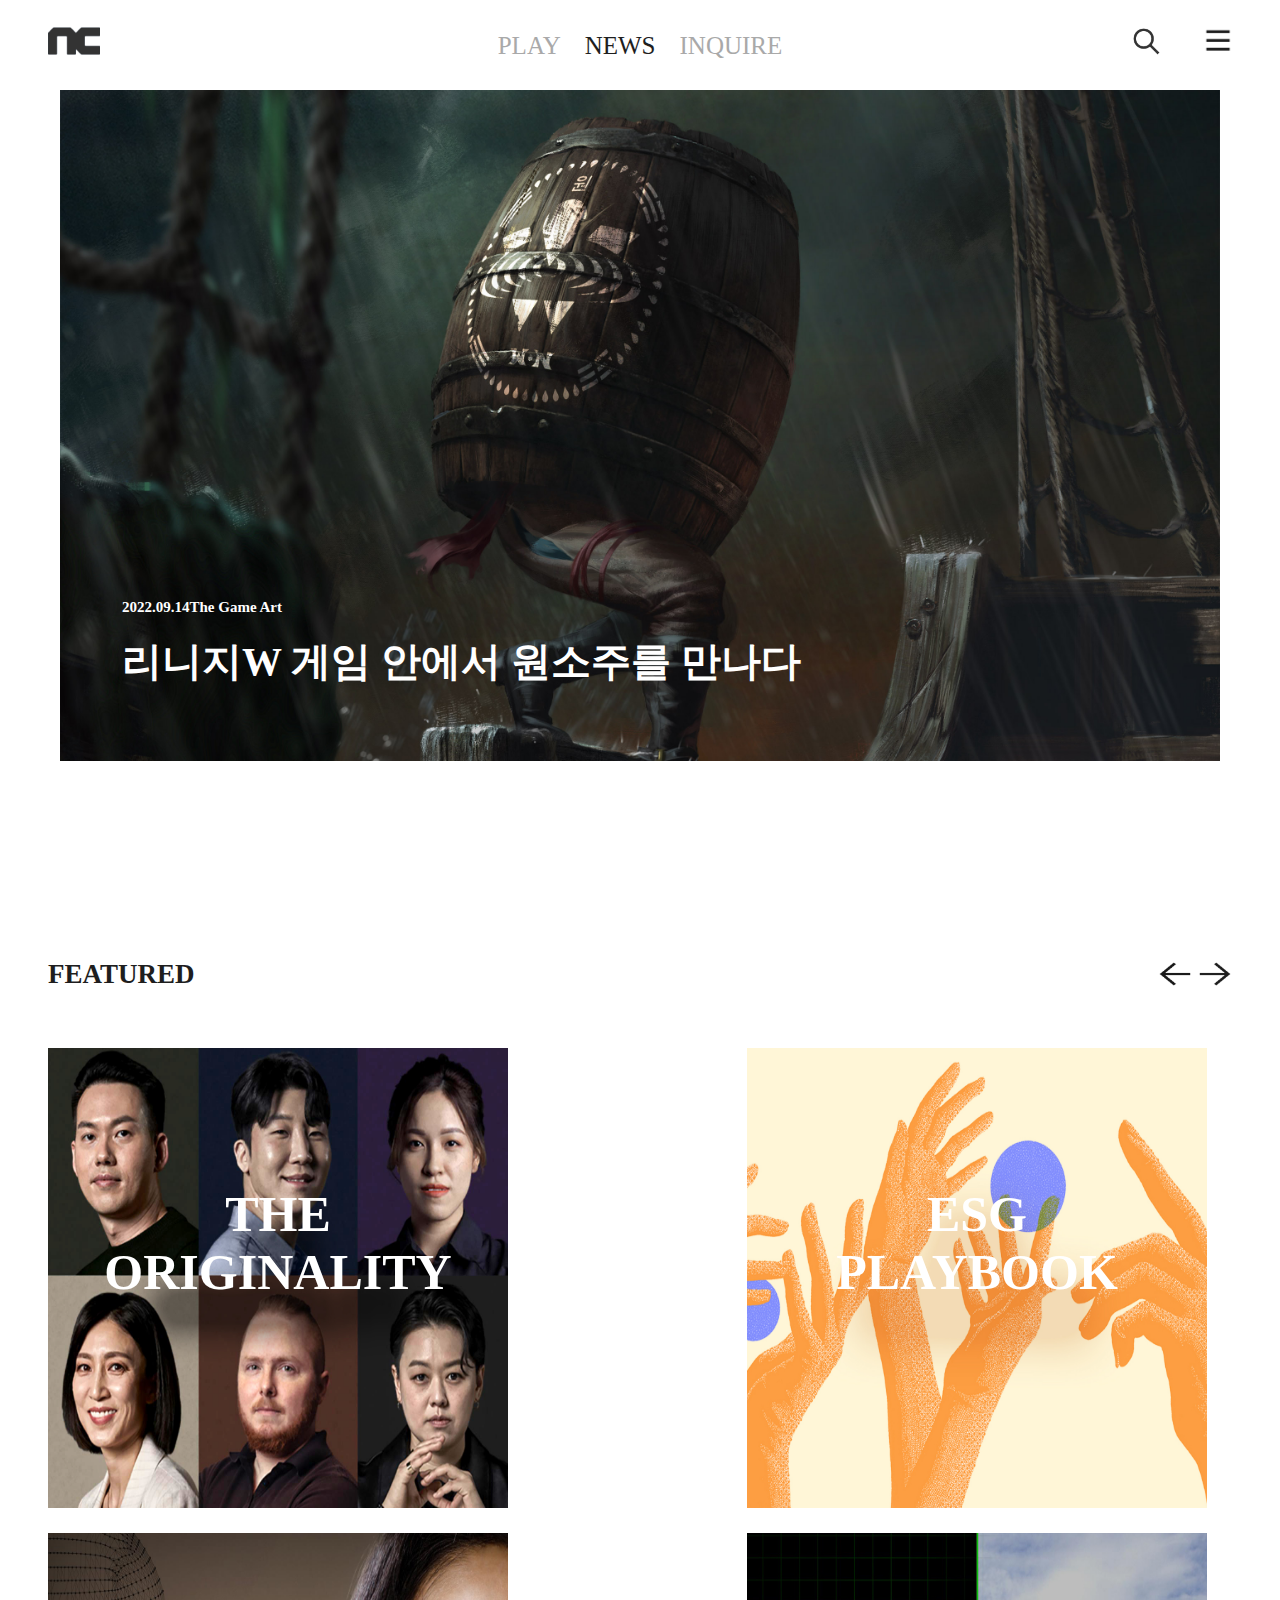
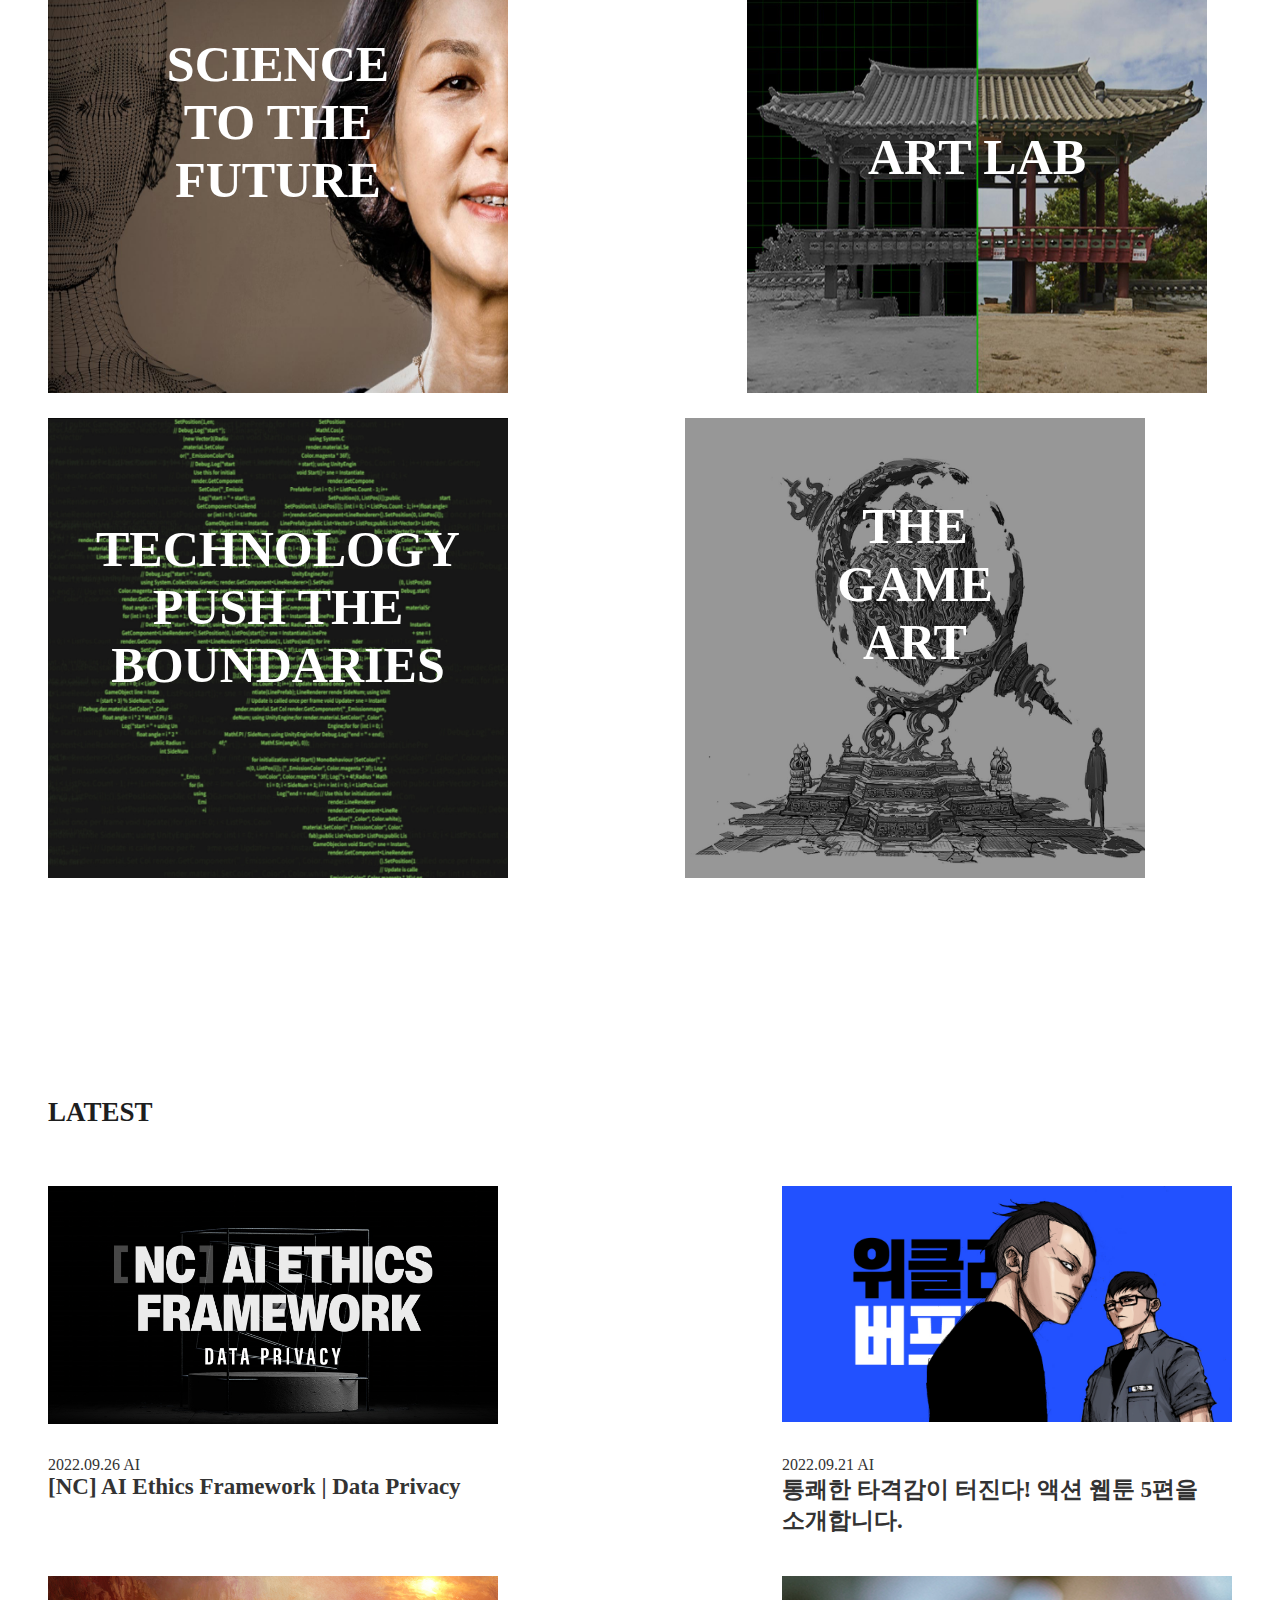
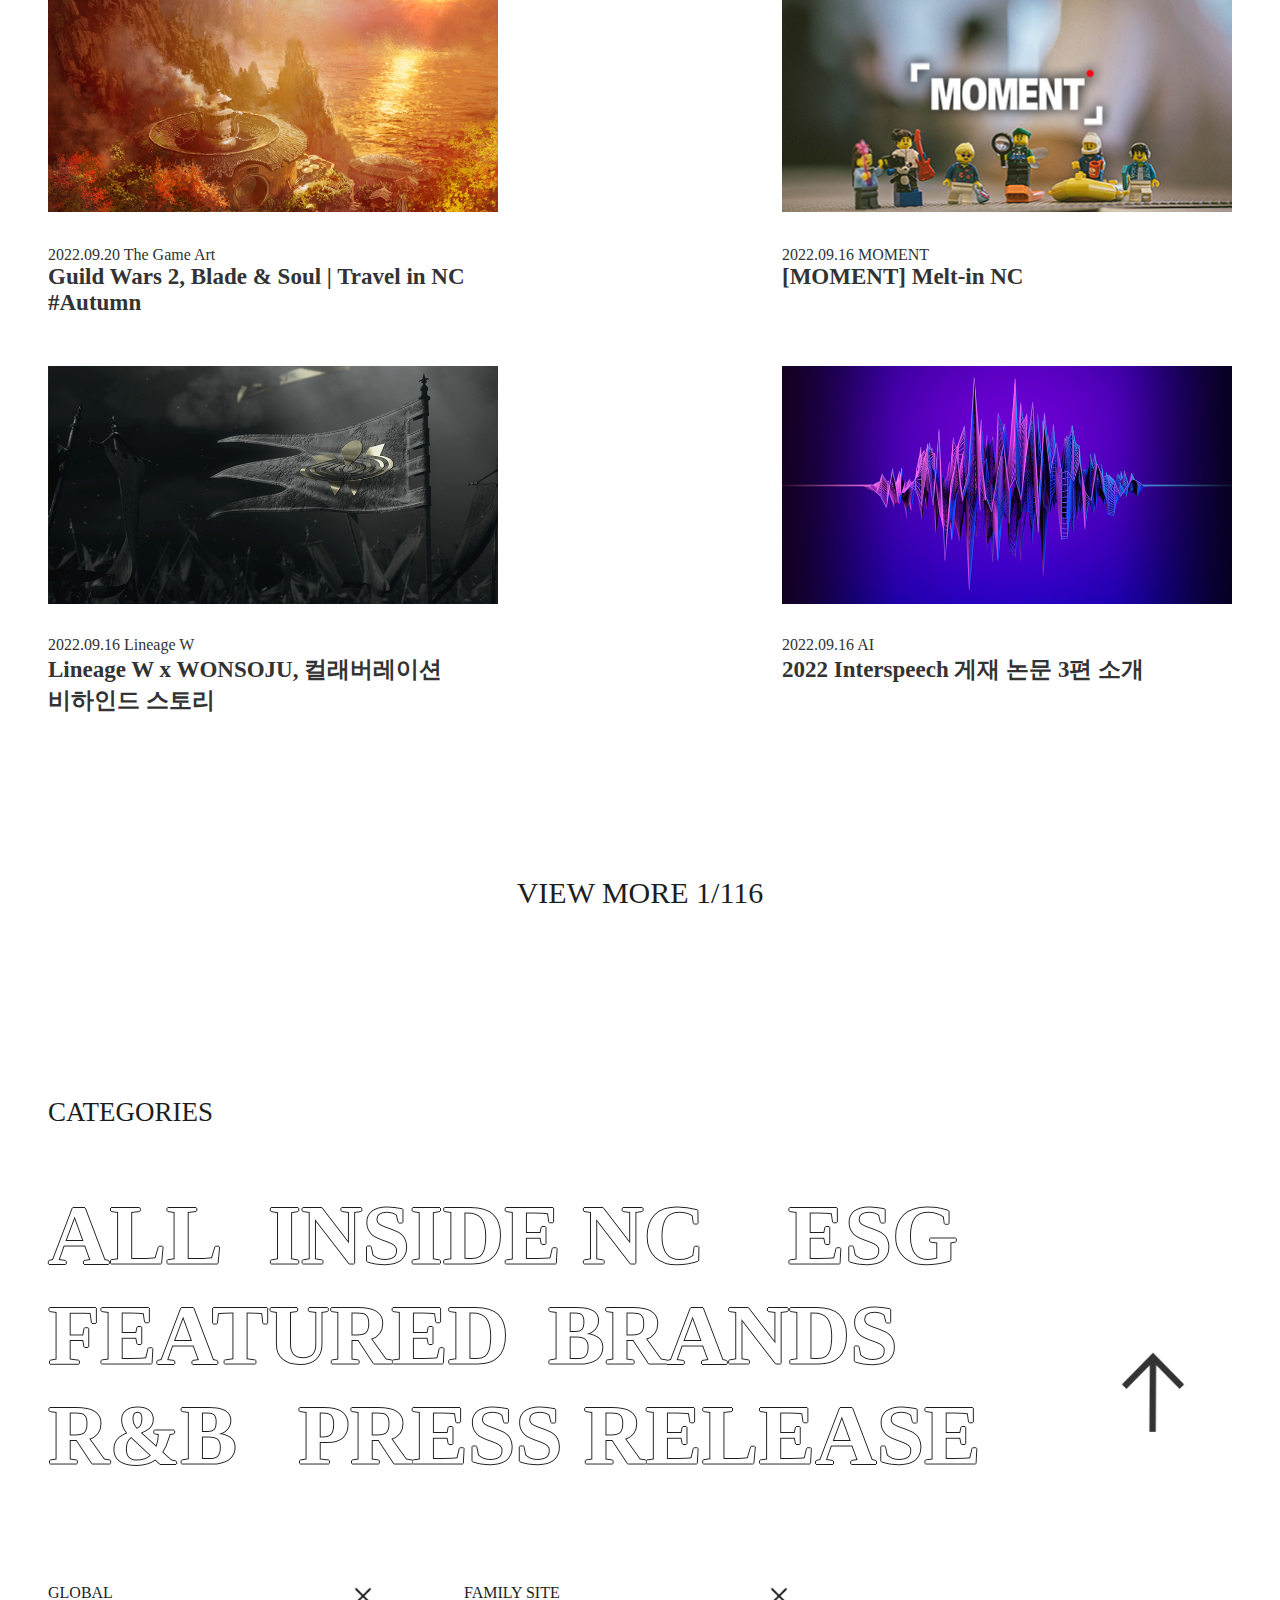
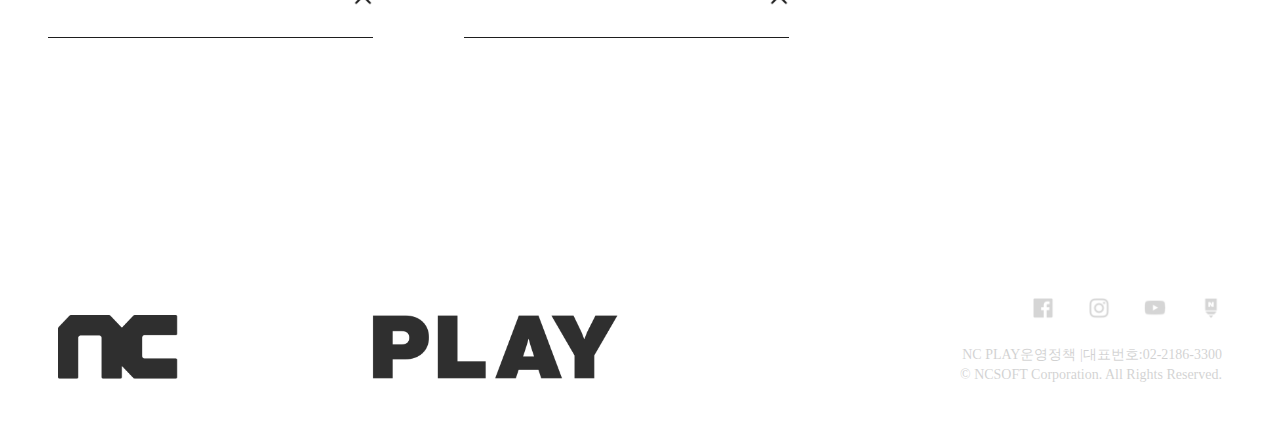
==== commit 3f898f60: "Add files via upload" ====
--- a/sub1.html
+++ b/sub1.html
@@ -1,316 +1,418 @@
 <!DOCTYPE html>
 <html lang="en">
-<head>
-    <meta charset="UTF-8">
-    <meta http-equiv="X-UA-Compatible" content="IE=edge">
-    <meta name="viewport" content="width=device-width, initial-scale=1.0">
-    <title>main | NEWS</title>
-    <link rel="stylesheet" href="css/sub1.css">
-    <link rel="preconnect" href="https://fonts.googleapis.com">
-    <link rel="preconnect" href="https://fonts.gstatic.com" crossorigin>
-</head>
-<body>
-<div id="wrap">
-    <!-- header -->
-    <header id="header">
+  <head>
+    <meta charset="UTF-8" />
+    <meta http-equiv="X-UA-Compatible" content="IE=edge" />
+    <meta name="viewport" content="width=device-width, initial-scale=1.0" />
+    <title>NEWS | NCSOFT</title>
+    <link rel="stylesheet" href="css/sub1.css" />
+    <link rel="preconnect" href="https://fonts.googleapis.com" />
+    <link rel="preconnect" href="https://fonts.gstatic.com" crossorigin />
+  </head>
+  <body>
+    <div id="wrap">
+      <!-- header -->
+      <header id="header">
         <!-- header_wrap -->
         <div class="header_wrap">
-            <!-- header_inner -->
-            <div class="header_inner">
-                <!-- 로고 -->
-                <h1 class="logo"><a href="index.html">NCSOFT로고</a></h1>
-                <!-- 주메뉴 -->
-                <nav class="gnb">
-                <h2 class="blind">주메뉴</h2>
-                <ul>
+          <!-- header_inner -->
+          <div class="header_inner">
+            <!-- 로고 -->
+            <h1 class="logo"><a href="index.html">NCSOFT로고</a></h1>
+            <!-- 주메뉴 -->
+            <nav class="gnb">
+              <h2 class="blind">주메뉴</h2>
+              <ul>
                 <li><a href="index.html">PLAY</a></li>
                 <li class="on"><a href="sub1.html">NEWS</a></li>
                 <li><a href="sub2.html">INQUIRE</a></li>
-                </ul>
-                </nav>
-                <!-- 전체메뉴 -->
-                <div class="allMenu">
-                    <h2 class="blind">메뉴 전체보기</h2>
-                    <dl class="topMenu"><a href="#"></a>
-                        <dt class="blind">탑메뉴</dt>
-                        <dd><a href="#">PLAY</a>
-                            <ul>
-                            <li><a href="#">ALL</a></li>
-                            <li><a href="#">EDGE</a></li>
-                            <li><a href="#">INTERACTIVE</a></li>
-                            <li><a href="#">CREATIVE</a></li>
-                            <li><a href="#">FILM</a></li>
-                            </ul>
-                        </dd>
-                        <dd><a href="#">NEWS</a>
-                            <ul>
-                            <li><a href="#">ALL</a></li>
-                            <li><a href="#">INSIDE NC</a></li>
-                            <li><a href="#">ESG</a></li>
-                            <li><a href="#">FEATURED</a></li>
-                            <li><a href="#">BRANDS</a></li>
-                            <li><a href="#">R&D</a></li>
-                            <li><a href="#">PRESS RELEASE</a></li>
-                            </ul>
-                        </dd>
-                        <dd><a hef="#">SOCIAL</a>
-                            <ul>
-                            <li><a href="https://www.facebook.com/NCSOFT.Korea">FACEBOOK</a></li>
-                            <li><a href="https://www.instagram.com/ncsoft.official/">INSTAGRAM</a></li>
-                            <li><a href="https://www.youtube.com/user/ncsoft">YOUTUBE</a></li>
-                            <li><a href="https://post.naver.com/ncsoft-corp">NAVER POST</a></li>
-                            </ul>
-                        </dd>
-                        <dd><a href="#">GLOBAL</a>
-                            <ul>
-                            <li><a href="#">한국어</a></li>
-                            <li><a href="#">ENGLISH</a></li>
-                            <li><a href="#">日本語</a></li>
-                            <li><a href="#">中文-繁體</a></li>
-                            <li><a href="#">Tiếng Việt</a></li>
-                            </ul>
-                        </dd>
-                    </dl>
-                    <div class="topMenu_bg"></div>
-                </div>
-                <!-- 검색버튼 -->
-                <a href="#" title="검색입력서식 열기" class="srch_open">검색서식열기</a>
-            </div>
-        <!-- //header_inner -->
-        </div>
-        <!-- 검색박스 -->
-        <div class="srch_inner">
-            <form action="#" method="get" class="srch">
-                <fieldset>
-                <legend class="blind">검색하기</legend>
-                    <label for="srch" class="blind">Search</label>
-                    <input type="serch" id="srch" placeholder="Search...">
-                    <button type="submit">검색</button>
-                </fieldset>
-                <dl>
-                    <dt>QUICK LINKS</dt>
-                    <dd><a href="#">버프툰</a></dd>
-                    <dd><a href="#">The Game Art</a></dd>
-                    <dd><a href="#">EDGE</a></dd>
-                    <dd><a href="#">Stories</a></dd>
-                </dl>
-            </form>
-        </div>
-        <a href="#" title="통합검색 닫기" class="btn_srch_close">통합검색 닫기</a>
-        </header>
-        <!-- //header_wrap -->
-        <!-- //header -->
-        <hr />
-
-    <!-- main_visual -->
-    <div class="main_visual">
-        <h2 class="blind">메인 배너</h2>
-        <div class="banner">
-            <div><img src="images/News/News_banner_pc.jpg"></div>
-            <p>2022.09.14<span>The Game Art</span></p>
-            <h2>리니지W 게임 안에서 원소주를 만나다</h2>
-        </div>
-    </div>
-    <!-- //main_visual -->
-    <hr />
-
-    <!-- container -->
-    <div id="container">
-        <!-- content1 -->
-        <div class="content1">
-            <h3>FEATURED</h3>      
-            <div class="content1_inner">      
-                <div class="cont1_arrow">
-                    <a href="#" class="btn_prev">이전 스크롤</a>
-                    <a href="#" class="btn_next">다음 스크롤</a>     
-                </div>
-                <!-- 1 -->
-                <article>
-                    <a href="#">
-                        <span><img src="images/News/content1_article1.jpg" alt="THE ORIGINALITY"></span>
-                        <h4>THE ORIGINALITY</h4>
-                    </a>
-                </article>
-                <!-- 2 -->
-                <article>
-                    <a href="#">
-                        <span><img src="images/News/content1_article2.jpg" alt="ESG PLAYBOOK"></span>
-                        <h4>ESG<br />
-                        PLAYBOOK</h4>
-                    </a>
-                </article>
-                <!-- 3 -->
-                <article>
-                    <a href="#">
-                        <span><img src="images/News/content1_article3.jpg" alt="SCIENCE TO THE FUTURE"></span>
-                        <h4>SCIENCE<br />
-                            TO THE<br />
-                            FUTURE
-                        </h4>
-                    </a>
-                </article>
-                <!-- 4 -->
-                <article>
-                    <a href="#">
-                        <span><img src="images/News/content1_article4.jpg" alt="ART LAB"></span>
-                        <h4>ART LAB</h4>
-                    </a>
-                </article>
-                <!-- 5 -->
-                <article>
-                    <a href="#">
-                        <span><img src="images/News/content1_article5.jpg" alt="TECHNOLOGY PUSH THE BOUNDARIES"></span>
-                        <h4>TECHNOLOGY<br />
-                            PUSH THE<br />
-                            BOUNDARIES</h4>
-                    </a>
-                </article>
-                <!-- 6 -->
-                <article>
-                    <a href="#">
-                        <span><img src="images/News/content1_article6.jpg" alt="THE GAME ART"></span>
-                        <h4>THE GAME<br />
-                            ART</h4>
-                    </a>
-                </article>
-            </div>
-        </div>
-        <!-- //content1 -->
-
-        <!-- content2 -->
-        <div class="content2">
-            <h3>LATEST</h3>
-            <div class="article_wrap">
-            <!-- 1 -->
-            <article>
-                <a href="#">
-                    <span><img src="images/News/content2_article1.jpg" alt="AI"></span>
-                    <p>2022.09.26 <span>AI</span></p>
-                    <h4>[NC] AI Ethics Framework | Data Privacy</h4>
-                </a>
-            </article>
-            <!-- 2 -->
-            <article>
-                <a href="#">
-                    <span><img src="images/News/content2_article2.jpg" alt="버프툰"></span>
-                    <p>2022.09.21 <span>AI</span></p>
-                    <h4>통쾌한 타격감이 터진다! 액션 웹툰 5편을<br/>
-                         소개합니다.</h4>
-                </a>
-            </article>
-            <!-- 3 -->
-            <article>
-                <a href="#">
-                    <span><img src="images/News/content2_article3.png" alt="The Game Art"></span>
-                    <p>2022.09.20 <span>The Game Art</span></p>
-                    <h4>Guild Wars 2, Blade & Soul | Travel in NC<br/>
-                        #Autumn</h4>
-                </a>
-            </article>
-            <!-- 4 -->
-            <article>
-                <a href="#">
-                    <span><img src="images/News/content2_article4.jpg" alt="MOMENT"></span>
-                    <p>2022.09.16 <span>MOMENT</span></p>
-                    <h4>[MOMENT] Melt-in NC</h4>
-                </a>
-            </article>
-            <!-- 5 -->
-            <article>
-                <a href="#">
-                    <span><img src="images/News/content2_article5.jpg" alt="Lineage W"></span>
-                    <p>2022.09.16 <span>Lineage W</span></p>
-                    <h4>Lineage W x WONSOJU, 컬래버레이션<br/>
-                        비하인드 스토리</h4>
-                </a>
-            </article>
-            <!-- 6 -->
-            <article>
-                <a href="#">
-                    <span><img src="images/News/content2_article6.jpg" alt="AI"></span>
-                    <p>2022.09.16 <span>AI</span></p>
-                    <h4>2022 Interspeech 게재 논문 3편 소개</h4>
-                </a>
-            </article>
-            </div>
-            <a href="#" class="VIEW_MORE1">VIEW MORE 1/116</a>
-        </div>
-        <!-- //content2 -->
-
-        <!-- content3 -->
-        <div class="content3">
-            <div class="content3_inner">
-                <h3>CATEGORIES</h3>
-                <ul>
+              </ul>
+            </nav>
+            <!-- 전체메뉴 -->
+            <div class="allMenu">
+              <h2 class="blind">메뉴 전체보기</h2>
+              <dl class="topMenu">
+                <a href="#"></a>
+                <dt class="blind">탑메뉴</dt>
+                <dd>
+                  <a href="#">PLAY</a>
+                  <ul>
+                    <li><a href="#">ALL</a></li>
+                    <li><a href="#">EDGE</a></li>
+                    <li><a href="#">INTERACTIVE</a></li>
+                    <li><a href="#">CREATIVE</a></li>
+                    <li><a href="#">FILM</a></li>
+                  </ul>
+                </dd>
+                <dd>
+                  <a href="#">NEWS</a>
+                  <ul>
                     <li><a href="#">ALL</a></li>
                     <li><a href="#">INSIDE NC</a></li>
                     <li><a href="#">ESG</a></li>
                     <li><a href="#">FEATURED</a></li>
                     <li><a href="#">BRANDS</a></li>
-                    <li><a href="#">R&amp;B</a></li>
+                    <li><a href="#">R&D</a></li>
                     <li><a href="#">PRESS RELEASE</a></li>
-                </ul>
-                
-            <a href="#" class="VIEW_MORE1">VIEW MORE 1/116</a>
-        </div>
-        <!-- //content3 -->
-
-        <!-- content4 -->
-        <div class="content4">
-            <div class="content4_inner">
-                <div class="GLOBAL"><a href="#">GLOBAL</a>
-                    <ul>
+                  </ul>
+                </dd>
+                <dd>
+                  <a hef="#">SOCIAL</a>
+                  <ul>
+                    <li>
+                      <a href="https://www.facebook.com/NCSOFT.Korea"
+                        >FACEBOOK</a
+                      >
+                    </li>
+                    <li>
+                      <a href="https://www.instagram.com/ncsoft.official/"
+                        >INSTAGRAM</a
+                      >
+                    </li>
+                    <li>
+                      <a href="https://www.youtube.com/user/ncsoft">YOUTUBE</a>
+                    </li>
+                    <li>
+                      <a href="https://post.naver.com/ncsoft-corp"
+                        >NAVER POST</a
+                      >
+                    </li>
+                  </ul>
+                </dd>
+                <dd>
+                  <a href="#">GLOBAL</a>
+                  <ul>
                     <li><a href="#">한국어</a></li>
                     <li><a href="#">ENGLISH</a></li>
                     <li><a href="#">日本語</a></li>
                     <li><a href="#">中文-繁體</a></li>
                     <li><a href="#">Tiếng Việt</a></li>
-                    </ul>
-                    </div>
-                    <div class="FAMILY_SITE"><a href="#">FAMILY SITE</a>
-                    <ul>
-                    <li><a href="#">NCSOFT</a></li>
-                    <li><a href="#">NC DINOS</a></li>
-                    <li><a href="#">NC CULTURAL FOUNDATION</a></li>
-                    <li><a href="#">PLAYNC</a></li>
-                    <li><a href="#">NCSOFT CAREER</a></li>
-                    </ul>
-                    </div>
-            </div>
-        </div>
-        <!-- //content4 -->
-    </div>
-    <!-- //container -->
-
-    <!-- footer -->
-    <footer id="footer">
-        <div class="footer_inner">
+                  </ul>
+                </dd>
+              </dl>
+              <div class="topMenu_bg"></div>
+            </div>
+            <!-- 검색버튼 -->
+            <a href="#" title="검색입력서식 열기" class="srch_open"
+              >검색서식열기</a
+            >
+          </div>
+          <!-- //header_inner -->
+        </div>
+        <!-- 검색박스 -->
+        <div class="srch_inner">
+          <form action="#" method="get" class="srch">
+            <fieldset>
+              <legend class="blind">검색하기</legend>
+              <label for="srch" class="blind">Search</label>
+              <input type="serch" id="srch" placeholder="Search..." />
+              <button type="submit">검색</button>
+            </fieldset>
+            <dl>
+              <dt>QUICK LINKS</dt>
+              <dd><a href="#">버프툰</a></dd>
+              <dd><a href="#">The Game Art</a></dd>
+              <dd><a href="#">EDGE</a></dd>
+              <dd><a href="#">Stories</a></dd>
+            </dl>
+          </form>
+        </div>
+        <a href="#" title="통합검색 닫기" class="btn_srch_close"
+          >통합검색 닫기</a
+        >
+      </header>
+      <!-- //header_wrap -->
+      <!-- //header -->
+      <hr />
+
+      <!-- main_visual -->
+      <div class="main_visual">
+        <h2 class="blind">메인 배너</h2>
+        <div class="banner">
+          <div>
+            <img src="images/News/News_banner_pc.jpg" alt="메인 배너 이미지" />
+          </div>
+          <p>2022.09.14<span>The Game Art</span></p>
+          <h2>리니지W 게임 안에서 원소주를 만나다</h2>
+        </div>
+      </div>
+      <!-- //main_visual -->
+      <hr />
+
+      <!-- container -->
+      <div id="container">
+        <!-- content1 -->
+        <div class="content1">
+          <h3>FEATURED</h3>
+          <div class="content1_inner">
+            <div class="cont1_arrow">
+              <a href="#" class="btn_prev">이전 스크롤</a>
+              <a href="#" class="btn_next">다음 스크롤</a>
+            </div>
+            <!-- 1 -->
+            <article>
+              <a href="#">
+                <span
+                  ><img
+                    src="images/News/content1_article1.jpg"
+                    alt="THE ORIGINALITY"
+                /></span>
+                <h4>THE ORIGINALITY</h4>
+              </a>
+            </article>
+            <!-- 2 -->
+            <article>
+              <a href="#">
+                <span
+                  ><img
+                    src="images/News/content1_article2.jpg"
+                    alt="ESG PLAYBOOK"
+                /></span>
+                <h4>
+                  ESG<br />
+                  PLAYBOOK
+                </h4>
+              </a>
+            </article>
+            <!-- 3 -->
+            <article>
+              <a href="#">
+                <span
+                  ><img
+                    src="images/News/content1_article3.jpg"
+                    alt="SCIENCE TO THE FUTURE"
+                /></span>
+                <h4>
+                  SCIENCE<br />
+                  TO THE<br />
+                  FUTURE
+                </h4>
+              </a>
+            </article>
+            <!-- 4 -->
+            <article>
+              <a href="#">
+                <span
+                  ><img src="images/News/content1_article4.jpg" alt="ART LAB"
+                /></span>
+                <h4>ART LAB</h4>
+              </a>
+            </article>
+            <!-- 5 -->
+            <article>
+              <a href="#">
+                <span
+                  ><img
+                    src="images/News/content1_article5.jpg"
+                    alt="TECHNOLOGY PUSH THE BOUNDARIES"
+                /></span>
+                <h4>
+                  TECHNOLOGY<br />
+                  PUSH THE<br />
+                  BOUNDARIES
+                </h4>
+              </a>
+            </article>
+            <!-- 6 -->
+            <article>
+              <a href="#">
+                <span
+                  ><img
+                    src="images/News/content1_article6.jpg"
+                    alt="THE GAME ART"
+                /></span>
+                <h4>
+                  THE GAME<br />
+                  ART
+                </h4>
+              </a>
+            </article>
+          </div>
+        </div>
+        <!-- //content1 -->
+
+        <!-- content2 -->
+        <div class="content2">
+          <h3>LATEST</h3>
+          <div class="article_wrap">
+            <!-- 1 -->
+            <article>
+              <a href="#">
+                <span
+                  ><img src="images/News/content2_article1.jpg" alt="AI"
+                /></span>
+                <p>2022.09.26 <span>AI</span></p>
+                <h4>[NC] AI Ethics Framework | Data Privacy</h4>
+              </a>
+            </article>
+            <!-- 2 -->
+            <article>
+              <a href="#">
+                <span
+                  ><img src="images/News/content2_article2.jpg" alt="버프툰"
+                /></span>
+                <p>2022.09.21 <span>AI</span></p>
+                <h4>
+                  통쾌한 타격감이 터진다! 액션 웹툰 5편을<br />
+                  소개합니다.
+                </h4>
+              </a>
+            </article>
+            <!-- 3 -->
+            <article>
+              <a href="#">
+                <span
+                  ><img
+                    src="images/News/content2_article3.png"
+                    alt="The Game Art"
+                /></span>
+                <p>2022.09.20 <span>The Game Art</span></p>
+                <h4>
+                  Guild Wars 2, Blade & Soul | Travel in NC<br />
+                  #Autumn
+                </h4>
+              </a>
+            </article>
+            <!-- 4 -->
+            <article>
+              <a href="#">
+                <span
+                  ><img src="images/News/content2_article4.jpg" alt="MOMENT"
+                /></span>
+                <p>2022.09.16 <span>MOMENT</span></p>
+                <h4>[MOMENT] Melt-in NC</h4>
+              </a>
+            </article>
+            <!-- 5 -->
+            <article>
+              <a href="#">
+                <span
+                  ><img src="images/News/content2_article5.jpg" alt="Lineage W"
+                /></span>
+                <p>2022.09.16 <span>Lineage W</span></p>
+                <h4>
+                  Lineage W x WONSOJU, 컬래버레이션<br />
+                  비하인드 스토리
+                </h4>
+              </a>
+            </article>
+            <!-- 6 -->
+            <article>
+              <a href="#">
+                <span
+                  ><img src="images/News/content2_article6.jpg" alt="AI"
+                /></span>
+                <p>2022.09.16 <span>AI</span></p>
+                <h4>2022 Interspeech 게재 논문 3편 소개</h4>
+              </a>
+            </article>
+          </div>
+          <a href="#" class="VIEW_MORE1">VIEW MORE 1/116</a>
+        </div>
+        <!-- //content2 -->
+
+        <!-- content3 -->
+        <div class="content3">
+          <div class="content3_inner">
+            <h3>CATEGORIES</h3>
+            <ul>
+              <li><a href="#">ALL</a></li>
+              <li><a href="#">INSIDE NC</a></li>
+              <li><a href="#">ESG</a></li>
+              <li><a href="#">FEATURED</a></li>
+              <li><a href="#">BRANDS</a></li>
+              <li><a href="#">R&amp;B</a></li>
+              <li><a href="#">PRESS RELEASE</a></li>
+            </ul>
+          </div>
+          <!-- //content3 -->
+
+          <!-- content4 -->
+          <div class="content4">
+            <div class="content4_inner">
+              <div class="GLOBAL">
+                <a href="#">GLOBAL</a>
+                <ul>
+                  <li><a href="#">한국어</a></li>
+                  <li><a href="#">ENGLISH</a></li>
+                  <li><a href="#">日本語</a></li>
+                  <li><a href="#">中文-繁體</a></li>
+                  <li><a href="#">Tiếng Việt</a></li>
+                </ul>
+              </div>
+              <div class="FAMILY_SITE">
+                <a href="#">FAMILY SITE</a>
+                <ul>
+                  <li><a href="#">NCSOFT</a></li>
+                  <li><a href="#">NC DINOS</a></li>
+                  <li><a href="#">NC CULTURAL FOUNDATION</a></li>
+                  <li><a href="#">PLAYNC</a></li>
+                  <li><a href="#">NCSOFT CAREER</a></li>
+                </ul>
+              </div>
+            </div>
+          </div>
+          <!-- //content4 -->
+        </div>
+        <!-- //container -->
+
+        <!-- footer -->
+        <footer id="footer">
+          <div class="footer_inner">
             <h2 class="blind">footer 로고</h2>
             <div class="foot_banner">
-                <video class="foot_video" muted autoplay loop>
-                    <source src="images/Play/play_novel_footer_0712.mp4" type="video/mp4">
-                </video>
-                <div class="foot_banner_bg"></div>
+              <video class="foot_video" muted autoplay loop>
+                <source
+                  src="images/Play/play_novel_footer_0712.mp4"
+                  type="video/mp4"
+                />
+              </video>
+              <div class="foot_banner_bg"></div>
             </div>
             <div class="sns">
-                <ul>
-                <li><a href="#"><img src="images/News/sns-fb.png" alt="페이스북"></a></li>
-                <li><a href="#"><img src="images/News/sns-instagram.png" alt="인스타그램"></a></li>
-                <li><a href="#"><img src="images/News/sns-youtube.png" alt="유튜브"></a></li>
-                <li><a href="#"><img src="images/News/sns-naverpost.png" alt="네이버 포스트"></a></li>
-                </ul>
+              <ul>
+                <li>
+                  <a href="#"
+                    ><img src="images/News/sns-fb.png" alt="페이스북"
+                  /></a>
+                </li>
+                <li>
+                  <a href="#"
+                    ><img src="images/News/sns-instagram.png" alt="인스타그램"
+                  /></a>
+                </li>
+                <li>
+                  <a href="#"
+                    ><img src="images/News/sns-youtube.png" alt="유튜브"
+                  /></a>
+                </li>
+                <li>
+                  <a href="#"
+                    ><img
+                      src="images/News/sns-naverpost.png"
+                      alt="네이버 포스트"
+                  /></a>
+                </li>
+              </ul>
             </div>
             <address>
-                <span>NC PLAY운영정책 |</span><span>대표번호:02-2186-3300</span>
+              <span>NC PLAY운영정책 |</span><span>대표번호:02-2186-3300</span>
             </address>
-            <div class="copy">&copy; NCSOFT Corporation. All Rights Reserved.</div>
-        </div>
-        <div class="top">
-            <a href="#"><img src="images/News/go-top-arrow.png" alt="페이지 처음으로 이동"></a>
-        </div>
-    </footer>
-    <!-- //footer -->
-</div>
-</body>
-<script defer src="js/sub1.js"></script>
-</html>+            <div class="copy">
+              &copy; NCSOFT Corporation. All Rights Reserved.
+            </div>
+          </div>
+          <div class="top">
+            <a href="#"
+              ><img
+                src="images/News/go-top-arrow.png"
+                alt="페이지 처음으로 이동"
+            /></a>
+          </div>
+        </footer>
+        <!-- //footer -->
+      </div>
+    </div>
+  </body>
+  <script defer src="js/sub1.js"></script>
+</html>
--- a/css/sub1.css
+++ b/css/sub1.css
@@ -1,713 +1,2222 @@
 /* sub1.css */
 @import url(reset.css);
 /* font-family: 'Noto Sans KR', sans-serif; */
-a{text-decoration: none;}
+a {
+  text-decoration: none;
+}
 
 /* 768px~ */
-@media screen and (max-width:768px) {
-    #wrap{max-width:768px; margin: 0 auto;}
-    /* .main_visual{}display: flex; justify-content: flex-end; */
-    #header{width: 100%; z-index: 150; position: absolute; top: 0; left: 0;}
-        .header_wrap{padding: 27px 48px;}
-        .header_wrap::after{display: block; content: ''; clear: both;}
-            .header_inner{float: left; width: 100%;}
-    #container{margin-top: 150px; padding: 0 48px; }
-        .content1{width: 100%; position: relative; }
-        .content2{ width: 100%; height: 2800px; margin-top:194px;}
-        .content3{ width: 100%; height: 500px; margin-top:150px;}
-        .content4{ width: 100%; height: 88px; margin-top:100px;}
-    #footer{position: relative; padding: 0 48px; margin-top: 400px; padding-bottom: 45px;}
-    
-    /* main_visual */
-    .banner{position: relative;}
-    .banner>div{margin: 0 auto; padding: 0 60px; }
-    .banner>div>img{margin-top: 90px; width: 100%; height: 100%; background-size: cover;}
-    .banner>p{position: absolute; bottom: 100px; left:100px;
-        color: #fff; font-size: 15px; font-weight: bold;}
-    .banner>h2{position: absolute; bottom: 50px; left:100px;
-        font-size: 25px; color: #fff; font-weight: bold;}
-    
-    /* header */
-    .header_inner>h1{width: 52px; height: 28px; text-indent: -9999px; overflow: hidden;
+@media screen and (max-width: 1023px) {
+  #wrap {
+    max-width: 768px;
+    margin: 0 auto;
+  }
+  /* .main_visual{}display: flex; justify-content: flex-end; */
+  #header {
+    width: 100%;
+    z-index: 150;
+    position: absolute;
+    top: 0;
+    left: 0;
+  }
+  .header_wrap {
+    padding: 27px 48px;
+  }
+  .header_wrap::after {
+    display: block;
+    content: '';
+    clear: both;
+  }
+  .header_inner {
+    float: left;
+    width: 100%;
+  }
+  #container {
+    margin-top: 150px;
+    padding: 0 48px;
+  }
+  .content1 {
+    width: 100%;
+    position: relative;
+  }
+  .content2 {
+    width: 100%;
+    height: 2000px;
+    margin-top: 194px;
+  }
+  .content3 {
+    width: 100%;
+    height: 500px;
+    margin-top: 150px;
+  }
+  .content4 {
+    width: 100%;
+    height: 88px;
+    margin-top: 150px;
+  }
+  #footer {
+    position: relative;
+    margin-top: 400px;
+    padding-bottom: 45px;
+  }
+
+  /* main_visual */
+  .banner {
+    position: relative;
+  }
+  .banner > div {
+    margin: 0 auto;
+  }
+  .banner > div > img {
+    width: 100%;
+    height: 550px;
+    background-size: cover;
+  }
+  .banner > p {
+    position: absolute;
+    bottom: 45px;
+    left: 100px;
+    color: #fff;
+    font-size: 12px;
+    font-weight: bold;
+  }
+  .banner > h2 {
+    position: absolute;
+    bottom: 20px;
+    left: 100px;
+    font-size: 15px;
+    color: #fff;
+    font-weight: bold;
+  }
+
+  /* header */
+  .header_inner > h1 {
+    width: 40px;
+    height: 20px;
+    text-indent: -9999px;
+    overflow: hidden;
+    background: url(../images/Play/header-nc-icon-dark.png) no-repeat 50% 50%;
+    background-size: 40px 20px;
+  }
+  .gnb > ul {
+    position: absolute;
+    top: 32px;
+    left: 50%;
+    transform: translateX(-50%);
+  }
+  .gnb > ul > li {
+    display: inline;
+  }
+
+  .gnb > ul > li.on > a {
+    color: #1e1e1e;
+  }
+  .gnb > ul > li.on > a::after {
+    content: '';
+    position: absolute;
+    left: 0;
+    bottom: -4px;
+    width: 100%;
+    transform: scaleX(0);
+    transform-origin: left;
+    transition: transform 400ms cubic-bezier(0.77, 0, 0.175, 1) 0s;
+  }
+  .gnb > ul > li.on:hover > a::after {
+    transform: scaleX(1);
+  }
+  .gnb > ul > li > a {
+    font-size: 15px;
+    color: #a9a9a9;
+    padding: 0 10px;
+  }
+
+  /* 검색버튼 */
+  .header_inner > a {
+    display: block;
+    position: absolute;
+    top: 27px;
+    right: 40px;
+    width: 20px;
+    height: 20px;
+    margin-right: 25px;
+    background: url(../images/Play/search-ic-search-dark.png) no-repeat 50% 50%;
+    text-indent: -9999px;
+    overflow: hidden;
+    background-size: 20px 20px;
+  }
+
+  /* 검색박스 */
+  .srch_inner {
+    display: none;
+  }
+  .srch_inner.on {
+    z-index: 1000;
+    display: block;
+    position: absolute;
+    top: 0;
+    left: 0;
+    width: 100vw;
+    height: 100vh;
+    background: linear-gradient(
+      180deg,
+      rgba(255, 255, 255, 1),
+      rgba(255, 255, 255, 0.8) 100%
+    );
+  }
+  .srch_inner.on > form {
+    margin: 0 auto;
+  }
+  .srch_inner.on > form > fieldset {
+    width: 100%;
+  }
+  .srch_inner.on > form > fieldset > input {
+    width: 100%;
+    height: 100px;
+    background-color: rgba(255, 255, 255, 0);
+    margin: 0 auto;
+    border: none;
+    border-bottom: 1px solid #1e1e1e;
+    color: #000;
+    font-size: 40px;
+    text-indent: 115px;
+  }
+  .srch_inner.on > form > fieldset > button {
+    position: absolute;
+    top: 15px;
+    left: 25px;
+    width: 72px;
+    height: 72px;
+    background: url(../images/News/search-ic-search.png) no-repeat 50% 50%;
+    background-size: 50%;
+    text-indent: -9999px;
+    overflow: hidden;
+  }
+  .srch_inner.on > form > dl {
+    padding: 30px;
+    line-height: 200%;
+  }
+  .srch_inner.on > form > dl > dt {
+    color: #1e1e1e;
+  }
+  .srch_inner.on > form > dl > dd > a {
+    color: #000;
+    font-weight: bold;
+  }
+
+  .btn_srch_close {
+    display: none;
+  }
+  .btn_srch_close.on {
+    z-index: 1000;
+    display: block;
+    position: absolute;
+    right: 25px;
+    top: 15px;
+    width: 72px;
+    height: 72px;
+    background: url(../images/News/search-ic-close.png) no-repeat 50% 50%;
+    background-size: 50%;
+    text-indent: -9999px;
+    overflow: hidden;
+  }
+  .btn_srch_close.on:hover {
+    animation: exit_ani 0.3s linear 0s;
+  }
+  @keyframes exit_ani {
+    0% {
+      transform: rotate(0deg);
+    }
+    100% {
+      transform: rotate(90deg);
+    }
+  }
+
+  /* 전체메뉴 */
+  .allMenu {
+    width: 100%;
+    height: 100%;
+  }
+  .allMenu > .topMenu > a {
+    z-index: 60;
+    position: absolute;
+    right: 20px;
+    top: 27px;
+    width: 20px;
+    height: 20px;
+    background: url(../images/Play/header-menu-icon-dark.png) no-repeat 50% 50%;
+    background-size: 20px 20px;
+    text-indent: -9999px;
+    overflow: hidden;
+    transition: all 0.5s linear 0s;
+  }
+  .allMenu > div.topMenu_bg {
+    opacity: 0;
+    transition: all 0.5s linear 0s;
+  }
+  .allMenu > .topMenu > dd {
+    display: none;
+    opacity: 0;
+    transition: opacity 0.5s linear 0s;
+  }
+
+  .allMenu.on > .topMenu > a {
+    background: url(../images/News/search-ic-close.png) no-repeat 50% 50%;
+    background-size: 28px 28px;
+  }
+  .allMenu.on > .topMenu > dd {
+    z-index: 50;
+    position: relative;
+    display: block;
+    float: left;
+    width: 30%;
+    opacity: 1;
+    padding-left: 10px;
+    border-left: 0.5px solid #1e1e1e;
+    padding-bottom: 40px;
+  }
+
+  .allMenu.on > .topMenu > dd:nth-of-type(1) > ul > li,
+  .allMenu.on > .topMenu > dd:nth-of-type(2) > ul > li {
+    padding-top: 20px;
+  }
+  .allMenu.on > .topMenu > dd:nth-of-type(1) > ul > li > a,
+  .allMenu.on > .topMenu > dd:nth-of-type(2) > ul > li > a {
+    font-weight: bold;
+  }
+
+  .allMenu.on > .topMenu > dd:nth-of-type(3) > ul > li,
+  .allMenu.on > .topMenu > dd:nth-of-type(4) > ul > li {
+    padding-top: 10px;
+  }
+  .allMenu.on > .topMenu > dd:nth-of-type(3) > ul > li > a,
+  .allMenu.on > .topMenu > dd:nth-of-type(4) > ul > li > a {
+    font-size: 20px;
+  }
+
+  .allMenu.on > .topMenu > dd > a {
+    font-size: 20px;
+    color: #1e1e1e;
+  }
+  .allMenu.on > .topMenu > dd > ul > li > a {
+    color: #1e1e1e;
+    font-size: 40px;
+  }
+  .allMenu.on > div.topMenu_bg {
+    position: absolute;
+    top: 0;
+    left: 0;
+    background-color: #fff;
+    width: 100%;
+    height: 200%;
+    opacity: 1;
+  }
+
+  /* ciontent1 */
+  .content1_inner::after {
+    content: '';
+    display: block;
+    clear: both;
+  }
+  .content1_inner {
+    display: flex;
+    justify-content: space-between;
+    flex-wrap: wrap;
+  }
+
+  .content1 > h3 {
+    font-size: 20px;
+    color: #1e1e1e;
+    margin-bottom: 25px;
+    font-weight: bold;
+  }
+  .content1_inner > .cont1_arrow {
+    position: absolute;
+    top: 0;
+    right: 0px;
+  }
+  .content1_inner > .cont1_arrow > a.btn_prev {
+    display: inline-block;
+    width: 35px;
+    height: 30px;
+    background: url(../images/News/ic-swipe-prev-dark.png) no-repeat 50% 50%;
+    background-size: 35px 30px;
+    text-indent: -9999px;
+    overflow: hidden;
+  }
+  .content1_inner > .cont1_arrow > a.btn_next {
+    display: inline-block;
+    width: 35px;
+    height: 30px;
+    background: url(../images/News/ic-swipe-next-dark.png) no-repeat 50% 50%;
+    background-size: 35px 30px;
+    text-indent: -9999px;
+    overflow: hidden;
+  }
+
+  .content1_inner > article {
+    opacity: 1;
+    position: relative;
+    left: 50%;
+    transform: translateX(-50%);
+    align-items: center;
+    width: 550px;
+    height: 300px;
+    margin-bottom: 30px;
+    overflow: hidden;
+  }
+
+  .content1_inner > article > a > span > img {
+    width: 100%;
+    height: 100%;
+    background-size: cover;
+    transition: all 0.5s linear 0s;
+  }
+  .content1_inner > article > a > h4 {
+    z-index: 50;
+    margin: 0 auto;
+    position: absolute;
+    text-align: center;
+    color: #fff;
+    font-size: 30px;
+    font-weight: bold;
+    opacity: 1;
+  }
+
+  .content1_inner > article:nth-of-type(4) {
+    position: relative;
+  }
+
+  .content1_inner > article:hover > a > span > img {
+    transform: scale(120%);
+    transform-origin: center;
+  }
+
+  .content1_inner > article:nth-of-type(1) > a > h4 {
+    left: 50%;
+    transform: translateX(-50%);
+    bottom: 30%;
+    transform: rotateY(-50%);
+  }
+  .content1_inner > article:nth-of-type(2) > a > h4 {
+    left: 50%;
+    transform: translateX(-50%);
+    bottom: 30%;
+    transform: rotateY(-50%);
+  }
+  .content1_inner > article:nth-of-type(3) > a > h4 {
+    left: 50%;
+    transform: translateX(-50%);
+    bottom: 35%;
+    transform: rotateY(-50%);
+  }
+  .content1_inner > article:nth-of-type(4) > a > h4 {
+    left: 50%;
+    transform: translateX(-50%);
+    bottom: 30%;
+    transform: rotateY(-50%);
+  }
+  .content1_inner > article:nth-of-type(5) > a > h4 {
+    left: 50%;
+    transform: translateX(-50%);
+    bottom: 35%;
+    transform: rotateY(-50%);
+  }
+  .content1_inner > article:nth-of-type(6) > a > h4 {
+    left: 50%;
+    transform: translateX(-50%);
+    bottom: 30%;
+    transform: rotateY(-50%);
+  }
+
+  /* content2 */
+  .content2::after {
+    content: '';
+    display: block;
+    clear: both;
+  }
+  .content2 {
+    position: relative;
+  }
+
+  .content2 > h3 {
+    font-size: 20px;
+    color: #1e1e1e;
+    margin-bottom: 58px;
+    font-weight: bold;
+  }
+
+  .article_wrap {
+    margin: 0 auto;
+    width: 100%;
+    display: flex;
+    justify-content: space-between;
+    flex-wrap: wrap;
+  }
+  .article_wrap > article {
+    position: relative;
+    align-items: center;
+    width: 600px;
+    height: 300px;
+    margin-bottom: 10px;
+    overflow: hidden;
+  }
+
+  .article_wrap > article > a > span {
+    overflow: hidden;
+    display: block;
+    width: 100%;
+    height: 220px;
+  }
+  .article_wrap > article > a > span > img {
+    width: 100%;
+    height: 220px;
+    background-size: cover;
+    transition: all 0.5s linear 0s;
+  }
+  .article_wrap > article > a > p {
+    color: #333333;
+    margin-bottom: 10px;
+  }
+  .article_wrap > article > a > h4 {
+    color: #333333;
+    font-size: 15px;
+    font-weight: bold;
+    opacity: 1;
+  }
+
+  .article_wrap > article:hover > a > span > img {
+    transform: scale(120%);
+    transform-origin: center;
+  }
+
+  .content2 > .VIEW_MORE1 {
+    width: 100%;
+    margin-top: 10px;
+    text-align: center;
+    float: left;
+    color: #1e1e1e;
+    font-size: 20px;
+  }
+
+  /* content3 */
+  .content3 > a {
+    display: none;
+  }
+  div.content3_inner > h3 {
+    font-size: 27px;
+    color: #1e1e1e;
+    margin-bottom: 58px;
+  }
+
+  div.content3_inner > ul {
+    position: relative;
+  }
+  div.content3_inner > ul > li {
+    display: flex;
+  }
+  div.content3_inner > ul > li:nth-of-type(2) {
+    position: absolute;
+    top: 0;
+    left: 100px;
+  }
+  div.content3_inner > ul > li:nth-of-type(3) {
+    position: absolute;
+    top: 0;
+    left: 300px;
+  }
+  div.content3_inner > ul > li:nth-of-type(4) {
+    position: absolute;
+    top: 40px;
+    left: 0;
+  }
+  div.content3_inner > ul > li:nth-of-type(5) {
+    position: absolute;
+    top: 40px;
+    left: 200px;
+  }
+  div.content3_inner > ul > li:nth-of-type(6) {
+    position: absolute;
+    top: 80px;
+    left: 0px;
+  }
+  div.content3_inner > ul > li:nth-of-type(7) {
+    position: absolute;
+    top: 120px;
+    left: 0px;
+  }
+
+  div.content3_inner > ul > li > a {
+    font-size: 30px;
+    color: #fff;
+    font-weight: bold;
+    text-shadow: -1px 0 #1e1e1e, 0 1px #1e1e1e, 1px 0 #1e1e1e, 0 -1px #1e1e1e;
+    transition: all 0.5s linear 0s;
+  }
+  div.content3_inner > ul > li:hover > a {
+    color: #1e1e1e;
+    font-weight: bold;
+    text-shadow: -1px 0 #1e1e1e, 0 1px #1e1e1e, 1px 0 #1e1e1e, 0 -1px #1e1e1e;
+  }
+
+  div.content3_inner > .lis > article {
+    display: none;
+  }
+  div.content3_inner > article > span > img {
+    width: 100%;
+    height: 100%;
+  }
+
+  /*content3_inner_on*/
+  div.content3_inner.on > ul {
+    position: relative;
+  }
+  div.content3_inner.on > ul > li {
+    position: absolute;
+    top: 100px;
+    display: flex;
+    padding-right: 20px;
+  }
+  div.content3_inner.on > ul > li:nth-child(1) {
+    left: 150px;
+  }
+  div.content3_inner.on > ul > li:nth-child(2) {
+    left: 300px;
+  }
+  div.content3_inner.on > ul > li:nth-child(3) {
+    left: 500px;
+  }
+  div.content3_inner.on > ul > li:nth-child(4) {
+    left: 900px;
+  }
+  div.content3_inner.on > ul > li:nth-child(5) {
+    left: 1200px;
+  }
+  div.content3_inner.on > ul > li > a {
+    font-size: 50px;
+  }
+
+  div.content3_inner.on > ul {
+    z-index: 50;
+    position: relative;
+    top: -2900px;
+    margin: 0 auto;
+  }
+  div.content3_inner.on > .lis {
+    position: relative;
+    top: 500px;
+    display: flex;
+    flex-wrap: wrap;
+    justify-content: space-between;
+    border: 1px solid red;
+  }
+  div.content3_inner.on > .lis > article {
+    z-index: 50;
+    display: flex;
+    position: relative;
+    top: -3000px;
+    width: 450px;
+    margin-bottom: 50px;
+  }
+  div.content3_inner.on > .lis > article > a {
+    display: block;
+  }
+  div.content3_inner.on > .lis > article > a > .btn_more {
+    display: block;
+    position: absolute;
+    background: url(../images/Play/ic-share-more.png) no-repeat 50% 50%;
+    width: 48px;
+    height: 48px;
+  }
+  div.content3_inner.on > .lis > article > a > span > img {
+    width: 100%;
+    height: 100%;
+  }
+  div.content3_inner.on > .lis > article > a > p {
+    color: #fff;
+    position: absolute;
+    bottom: 158px;
+    left: 44px;
+    font-weight: bold;
+  }
+  div.content3_inner.on > .lis > article > a > h4 {
+    color: #fff;
+    position: absolute;
+    bottom: 34px;
+    left: 44px;
+    font-weight: bold;
+    font-size: 25px;
+  }
+
+  /* cont4 */
+  div.content4_inner {
+    width: 100%;
+    display: flex;
+    flex-direction: column;
+  }
+  div.content4_inner > div {
+    position: relative;
+    height: 30px;
+    left: 170px;
+    transform: translateX(-50%);
+    width: 85%;
+    margin: 0 auto;
+    margin-bottom: 100px;
+  }
+  div.content4_inner > div > a {
+    display: block;
+    font-size: 16px;
+    color: #1e1e1e;
+    border-bottom: 1px solid #1e1e1e;
+    background: url(../images/News/ic-close.png) no-repeat 100% 5%;
+    background-size: 20px;
+  }
+  div.content4_inner > div > ul > li {
+    padding: 10px 0;
+  }
+
+  div.content4_inner > div > ul > li > a {
+    color: #9ea6a8;
+    display: none;
+  }
+
+  div.content4_inner > div.on > ul > li > a {
+    display: block;
+  }
+
+  /* footer #1e1e1e*/
+  .footer_inner {
+    position: relative;
+    width: 100%;
+    padding: 30px;
+  }
+  .footer_inner > .foot_banner > .foot_banner_bg {
+    width: 90%;
+    height: 100px;
+    background: url(../images/News/footer-logo.png) no-repeat 50% 50%;
+    background-size: 100%;
+  }
+  .footer_inner > .foot_banner > .foot_video {
+    position: absolute;
+    left: 115px;
+    top: 60px;
+    width: 90px;
+  }
+  .footer_inner > .sns {
+    margin-left: 20px;
+    margin-top: 20px;
+  }
+
+  .footer_inner > .sns > ul > li {
+    display: inline;
+    padding-left: 40px;
+    opacity: 0.2;
+    transition: opacity 0.2s linear 0s;
+  }
+  .footer_inner > .sns > ul > li:hover {
+    opacity: 1;
+  }
+  .footer_inner > .sns > ul > li > a > img {
+    height: 22px;
+  }
+  .footer_inner > address {
+    margin-left: 20px;
+    margin-top: 20px;
+    color: #1e1e1e;
+    font-size: 14px;
+  }
+  .footer_inner > address > span {
+    opacity: 0.2;
+    transition: opacity 0.2s linear 0s;
+    cursor: pointer;
+  }
+  .footer_inner > address > span:hover {
+    opacity: 1;
+  }
+
+  .footer_inner > .copy {
+    margin-left: 20px;
+    top: 70px;
+    color: #1e1e1e;
+    opacity: 0.2;
+    font-size: 14px;
+  }
+
+  /* top 버튼 */
+  #footer > .top {
+    position: absolute;
+    right: 45%;
+    bottom: 500px;
+    transform: scale(70%);
+  }
+  #footer > .top > a > img {
+    width: 68px;
+    height: 86px;
+  }
+  #footer > .top:hover {
+    animation: top_ani 0.8s linear 0s infinite;
+  }
+  @keyframes top_ani {
+    0% {
+      transform: translateY(0px) scale(70%);
+    }
+    100% {
+      transform: translateY(-100px) scale(70%);
+    }
+  }
+}
+
+/* 1024px~ */
+@media screen and (min-width: 1024px) and (max-width: 1439px) {
+  #wrap {
+    min-width: 1024px;
+    max-width: 1439px;
+    margin: 0 auto;
+  }
+  /* .main_visual{}display: flex; justify-content: flex-end; */
+  #header {
+    width: 100%;
+    z-index: 150;
+    position: absolute;
+    top: 0;
+    left: 0;
+  }
+  .header_wrap {
+    padding: 27px 48px;
+  }
+  .header_wrap::after {
+    display: block;
+    content: '';
+    clear: both;
+  }
+  .header_inner {
+    float: left;
+    width: 100%;
+  }
+  #container {
+    margin-top: 198px;
+    padding: 0 48px;
+  }
+  .content1 {
+    width: 100%;
+    position: relative;
+  }
+  .content2 {
+    width: 100%;
+    height: 1100px;
+    margin-top: 194px;
+  }
+  .content3 {
+    width: 100%;
+    height: 500px;
+    margin-top: 500px;
+  }
+  .content4 {
+    width: 100%;
+    height: 300px;
+    margin-top: 300px;
+  }
+  #footer {
+    position: relative;
+    padding: 0 10px;
+    margin-top: 300px;
+    padding-bottom: 45px;
+  }
+
+  /* main_visual */
+  .banner {
+    position: relative;
+  }
+  .banner > div {
+    margin: 0 auto;
+    padding: 0 60px;
+  }
+  .banner > div > img {
+    margin-top: 90px;
+    width: 100%;
+    height: 100%;
+    background-size: cover;
+  }
+  .banner > p {
+    position: absolute;
+    bottom: 145px;
+    left: 122px;
+    color: #fff;
+    font-size: 15px;
+    font-weight: bold;
+  }
+  .banner > h2 {
+    position: absolute;
+    bottom: 72px;
+    left: 122px;
+    font-size: 40px;
+    color: #fff;
+    font-weight: bold;
+  }
+
+  /* header */
+  .header_inner > h1 {
+    width: 52px;
+    height: 28px;
+    text-indent: -9999px;
+    overflow: hidden;
     background: url(../images/News/header-nc-icon.png) no-repeat 50% 50%;
-    background-size: 52px 28px;}
-    .gnb>ul{position: absolute; top: 32px; left: 50%; transform: translateX(-50%);}
-    .gnb>ul>li{display: inline;}
-    
-    .gnb>ul>li.on>a{color: #1e1e1e;}
-    .gnb>ul>li.on>a::after{content: ''; position: absolute; left: 0; bottom: -4px; width: 100%;
-        border: 0.5px solid #1e1e1e; transform: scaleX(0); transform-origin: left;
-        transition: transform 400ms cubic-bezier(0.770, 0.000, 0.175, 1.000) 0s;}
-    .gnb>ul>li.on:hover>a::after{transform: scaleX(1);}
-    .gnb>ul>li>a{font-size: 25px; color: #a9a9a9; padding: 0 10px;}
-    
-    /* 검색버튼 */
-    .header_inner>a{display: block; position: absolute; top: 27px; right: 95px; width: 28px; height: 28px; margin-right: 25px;
-        background: url(../images/News/search-ic-search.png) no-repeat 50% 50%; text-indent: -9999px; overflow: hidden;
-        background-size: 28px 28px;}
-    
-    /* 검색박스 */
-    .srch_inner{display: none;}
-    .srch_inner.on{z-index: 1000; display: block; position: absolute; top: 0; left: 0; width: 100vw; height: 100vh;
-        background: linear-gradient(180deg, rgba(255,255,255,1), rgba(255,255,255,0.8) 100%);
-        }
-    .srch_inner.on>form{margin: 0 auto;}
-    .srch_inner.on>form>fieldset{width: 100%;}
-    .srch_inner.on>form>fieldset>input{width: 100%; height: 100px; background-color: rgba(255,255,255,0);  margin: 0 auto; 
-        border: none; border-bottom: 1px solid #1e1e1e; color: #000; font-size: 40px; text-indent: 115px;} 
-    .srch_inner.on>form>fieldset>button{position: absolute; top: 15px; left: 25px; width: 72px; height: 72px;
-        background: url(../images/News/search-ic-search.png) no-repeat 50% 50%; background-size: 50%;
-        text-indent: -9999px; overflow: hidden; }
-    .srch_inner.on>form>dl{padding: 30px; line-height: 200%;}
-    .srch_inner.on>form>dl>dt{color: #1e1e1e;}
-    .srch_inner.on>form>dl>dd>a{color: #000; font-weight: bold;}
-    
-    .btn_srch_close{display: none;}
-    .btn_srch_close.on{z-index: 1000; display: block; position: absolute; right: 25px; top: 15px; width: 72px; height: 72px;
-        background: url(../images/News/search-ic-close.png) no-repeat 50% 50%; background-size: 50%;
-         text-indent: -9999px; overflow: hidden; }
-    .btn_srch_close.on:hover{animation: exit_ani 0.3s linear 0s;}
-    @keyframes exit_ani {
-        0%{transform: rotate(0deg);}
-        100%{transform: rotate(90deg);}
+    background-size: 52px 28px;
+  }
+  .gnb > ul {
+    position: absolute;
+    top: 32px;
+    left: 50%;
+    transform: translateX(-50%);
+  }
+  .gnb > ul > li {
+    display: inline;
+  }
+
+  .gnb > ul > li.on > a {
+    color: #1e1e1e;
+  }
+  .gnb > ul > li.on > a::after {
+    content: '';
+    position: absolute;
+    left: 0;
+    bottom: -4px;
+    width: 100%;
+    border: 0.5px solid #1e1e1e;
+    transform: scaleX(0);
+    transform-origin: left;
+    transition: transform 400ms cubic-bezier(0.77, 0, 0.175, 1) 0s;
+  }
+  .gnb > ul > li.on:hover > a::after {
+    transform: scaleX(1);
+  }
+  .gnb > ul > li > a {
+    font-size: 25px;
+    color: #a9a9a9;
+    padding: 0 10px;
+  }
+
+  /* 검색버튼 */
+  .header_inner > a {
+    display: block;
+    position: absolute;
+    top: 27px;
+    right: 95px;
+    width: 28px;
+    height: 28px;
+    margin-right: 25px;
+    background: url(../images/News/search-ic-search.png) no-repeat 50% 50%;
+    text-indent: -9999px;
+    overflow: hidden;
+    background-size: 28px 28px;
+  }
+
+  /* 검색박스 */
+  .srch_inner {
+    display: none;
+  }
+  .srch_inner.on {
+    z-index: 1000;
+    display: block;
+    position: absolute;
+    top: 0;
+    left: 0;
+    width: 100vw;
+    height: 100vh;
+    background: linear-gradient(
+      180deg,
+      rgba(255, 255, 255, 1),
+      rgba(255, 255, 255, 0.8) 100%
+    );
+  }
+  .srch_inner.on > form {
+    margin: 0 auto;
+  }
+  .srch_inner.on > form > fieldset {
+    width: 100%;
+  }
+  .srch_inner.on > form > fieldset > input {
+    width: 100%;
+    height: 100px;
+    background-color: rgba(255, 255, 255, 0);
+    margin: 0 auto;
+    border: none;
+    border-bottom: 1px solid #1e1e1e;
+    color: #000;
+    font-size: 40px;
+    text-indent: 115px;
+  }
+  .srch_inner.on > form > fieldset > button {
+    position: absolute;
+    top: 15px;
+    left: 25px;
+    width: 72px;
+    height: 72px;
+    background: url(../images/News/search-ic-search.png) no-repeat 50% 50%;
+    background-size: 50%;
+    text-indent: -9999px;
+    overflow: hidden;
+  }
+  .srch_inner.on > form > dl {
+    padding: 30px;
+    line-height: 200%;
+  }
+  .srch_inner.on > form > dl > dt {
+    color: #1e1e1e;
+  }
+  .srch_inner.on > form > dl > dd > a {
+    color: #000;
+    font-weight: bold;
+  }
+
+  .btn_srch_close {
+    display: none;
+  }
+  .btn_srch_close.on {
+    z-index: 1000;
+    display: block;
+    position: absolute;
+    right: 25px;
+    top: 15px;
+    width: 72px;
+    height: 72px;
+    background: url(../images/News/search-ic-close.png) no-repeat 50% 50%;
+    background-size: 50%;
+    text-indent: -9999px;
+    overflow: hidden;
+  }
+  .btn_srch_close.on:hover {
+    animation: exit_ani 0.3s linear 0s;
+  }
+  @keyframes exit_ani {
+    0% {
+      transform: rotate(0deg);
     }
-    
-    /* 전체메뉴 */
-    .allMenu{width: 100%; height: 100%;}
-    .allMenu>.topMenu>a{z-index: 60; position: absolute; right: 48px; top: 27px; width: 28px; height: 28px;
-        background: url(../images/News/header-menu-icon.png) no-repeat 50% 50%;
-        background-size: 28px 28px; text-indent: -9999px; overflow: hidden;
-        transition: all 0.5s linear 0s;}
-    .allMenu>div.topMenu_bg{opacity: 0; transition: all 0.5s linear 0s;}
-    .allMenu>.topMenu>dd{display: none; opacity: 0; transition: opacity 0.5s linear 0s;}
-    
-    
-    .allMenu.on>.topMenu>a{background: url(../images/News/search-ic-close.png) no-repeat 50% 50%;background-size: 28px 28px; }
-    .allMenu.on>.topMenu>dd{z-index: 50; position: relative; display: block; float: left; width: 30%;opacity: 1;
-        padding-left: 10px;  border-left: 0.5px solid #1e1e1e; padding-bottom: 40px;}
-    
-    .allMenu.on>.topMenu>dd:nth-of-type(1)>ul>li,.allMenu.on>.topMenu>dd:nth-of-type(2)>ul>li{padding-top: 20px;}
-    .allMenu.on>.topMenu>dd:nth-of-type(1)>ul>li>a,.allMenu.on>.topMenu>dd:nth-of-type(2)>ul>li>a{font-weight: bold;}
-    
-    .allMenu.on>.topMenu>dd:nth-of-type(3)>ul>li,.allMenu.on>.topMenu>dd:nth-of-type(4)>ul>li{padding-top: 10px;}
-    .allMenu.on>.topMenu>dd:nth-of-type(3)>ul>li>a,.allMenu.on>.topMenu>dd:nth-of-type(4)>ul>li>a{
-        font-size: 20px;}
-    
-    
-    .allMenu.on>.topMenu>dd>a{font-size: 20px;  color: #1e1e1e;}
-    .allMenu.on>.topMenu>dd>ul>li>a{color: #1e1e1e;  font-size: 40px;}
-    .allMenu.on>div.topMenu_bg{position: absolute; top: 0; left: 0; background-color: #fff; width: 100%; height: 200%; opacity: 1;}
-    
-    /* ciontent1 */
-    .content1_inner::after{content: ''; display: block; clear: both;}
-    .content1_inner{display: flex; justify-content: space-between; flex-wrap: wrap;}
-    
-    .content1>h3{font-size: 27px; color: #1e1e1e; margin-bottom: 58px; font-weight: bold;}
-    .content1_inner>.cont1_arrow{position: absolute; top: 0; right: 0px;}
-    .content1_inner>.cont1_arrow>a.btn_prev{display: inline-block; width: 35px; height: 30px; 
-        background: url(../images/News/ic-swipe-prev-dark.png) no-repeat 50% 50%;
-    background-size: 35px 30px; text-indent: -9999px; overflow: hidden;}
-    .content1_inner>.cont1_arrow>a.btn_next{display: inline-block; width: 35px; height: 30px; 
-        background: url(../images/News/ic-swipe-next-dark.png) no-repeat 50% 50%;
-        background-size: 35px 30px; text-indent: -9999px; overflow: hidden;}
-    
-    .content1_inner>article{opacity: 1; position: relative;
-        align-items: center; width: 250px; height: 240px; margin-right: 10px; margin-bottom: 25px;
-        overflow: hidden;}
-    
-    
-    .content1_inner>article>a>span>img{width: 100%; height: 100%; background-size: cover;
-        transition: all 0.5s linear 0s;}
-    .content1_inner>article>a>h4{z-index: 50; margin: 0 auto; position: absolute;
-     text-align: center; color: #fff; font-size: 30px; font-weight: bold; opacity: 1;}
-    
-    .content1_inner>article:nth-of-type(4){position: relative; }
-    .content1_inner>article:nth-of-type(6){position: relative; left: 5px;}
-     
-    .content1_inner>article:hover>a>span>img{transform: scale(120%); transform-origin: center;}
-    
-    .content1_inner>article:nth-of-type(1)>a>h4{left: 50%; transform: translateX(-50%);  bottom: 30%; transform: rotateY(-50%);}
-    .content1_inner>article:nth-of-type(2)>a>h4{left: 50%; transform: translateX(-50%);  bottom: 30%; transform: rotateY(-50%);}
-    .content1_inner>article:nth-of-type(3)>a>h4{left: 50%; transform: translateX(-50%);  bottom: 35%; transform: rotateY(-50%);}
-    .content1_inner>article:nth-of-type(4)>a>h4{left: 50%; transform: translateX(-50%);  bottom: 30%; transform: rotateY(-50%);}
-    .content1_inner>article:nth-of-type(5)>a>h4{left: 50%; transform: translateX(-50%);  bottom: 35%; transform: rotateY(-50%);}
-    .content1_inner>article:nth-of-type(6)>a>h4{left: 50%; transform: translateX(-50%);  bottom: 30%; transform: rotateY(-50%);}
-    
-    /* content2 */
-    .content2::after{content: ''; display: block; clear: both;}
-    .content2{position: relative;}
-    
-    .content2>h3{font-size: 27px; color: #1e1e1e; margin-bottom: 58px; font-weight: bold;}
-    
-    .article_wrap{margin: 0 auto; width: 100%; display: flex; justify-content: space-between; flex-wrap: wrap;}
-    .article_wrap>article{position: relative;
-        align-items: center;width: 600px; height: 400px; margin-bottom: 40px; overflow: hidden;}
-    
-    .article_wrap>article>a>span{overflow: hidden; display: block;  width: 100%; height: 300px;}
-    .article_wrap>article>a>span>img{width: 100%; background-size: cover;
-        transition: all 0.5s linear 0s;} 
-    .article_wrap>article>a>p{color: #333333; margin-bottom: 15px;}
-    .article_wrap>article>a>h4{color: #333333; font-size: 23px; font-weight: bold; opacity: 1;}
-    
-     
-    .article_wrap>article:hover>a>span>img{transform: scale(120%); transform-origin: center;}
-    
-    .content2>.VIEW_MORE1{width: 100%; margin-top: 10px; text-align: center; float: left;
-        color: #1e1e1e; font-size: 20px;}
-    
-    
-    /* content3 */
-    .content3>a{display: none;}
-    div.content3_inner>h3{font-size: 27px; color: #1e1e1e; margin-bottom: 58px;}
-    
-    div.content3_inner>ul{position: relative;}
-    div.content3_inner>ul>li{display: flex; padding-right: 102px;}
-    div.content3_inner>ul>li:nth-of-type(2){position: absolute; top: 0; left: 110px;}
-    div.content3_inner>ul>li:nth-of-type(3){position: absolute; top: 0; left: 370px;}
-    div.content3_inner>ul>li:nth-of-type(4){position: absolute; top: 70px; left: 0;}
-    div.content3_inner>ul>li:nth-of-type(5){position: absolute; top: 70px; left: 250px;}
-    div.content3_inner>ul>li:nth-of-type(6){position: absolute; top: 140px; left: 0px;}
-    div.content3_inner>ul>li:nth-of-type(7){position: absolute; top: 210px; left: 0px;}
-    
-    div.content3_inner>ul>li>a{font-size: 45px; color: #fff; font-weight: bold;
-        text-shadow: -1px 0 #1e1e1e, 0 1px #1e1e1e, 1px 0 #1e1e1e, 0 -1px #1e1e1e;
-        transition: all 0.5s linear 0s;}
-    div.content3_inner>ul>li:hover>a{color: #1e1e1e; font-weight: bold;
-        text-shadow: -1px 0 #1e1e1e, 0 1px #1e1e1e, 1px 0 #1e1e1e, 0 -1px #1e1e1e;}
-    
-    
-    div.content3_inner>.lis>article{display: none;}
-    div.content3_inner>article>span>img{width: 100%; height: 100%;}
-    
-    /*content3_inner_on*/
-    div.content3_inner.on>ul{position: relative;}
-    div.content3_inner.on>ul>li{ position: absolute; top: 100px; display: flex; padding-right: 20px;}
-    div.content3_inner.on>ul>li:nth-child(1){ left: 150px; }
-    div.content3_inner.on>ul>li:nth-child(2){ left: 300px; }
-    div.content3_inner.on>ul>li:nth-child(3){ left: 500px; }
-    div.content3_inner.on>ul>li:nth-child(4){ left: 900px; }
-    div.content3_inner.on>ul>li:nth-child(5){ left: 1200px; }
-    div.content3_inner.on>ul>li>a{font-size: 50px;}
-    
-    div.content3_inner.on>ul{z-index: 50; position: relative; top: -2900px; margin: 0 auto;}
-    div.content3_inner.on>.lis{position: relative; top: 500px; display: flex; flex-wrap: wrap; justify-content: space-between;
-        border: 1px solid red; }
-    div.content3_inner.on>.lis>article{z-index: 50; display: flex;  position: relative; 
-        top: -3000px; width: 450px; margin-bottom: 50px; }
-    div.content3_inner.on>.lis>article>a{display: block;}
-    div.content3_inner.on>.lis>article>a>.btn_more{display: block; position: absolute; background:url(../images/Play/ic-share-more.png) no-repeat 50% 50%;
-        width: 48px; height: 48px;}
-    div.content3_inner.on>.lis>article>a>span>img{ width: 100%; height: 100%;}
-    div.content3_inner.on>.lis>article>a>p{color: #fff; position: absolute; bottom: 158px; left: 44px; font-weight: bold;}
-    div.content3_inner.on>.lis>article>a>h4{color: #fff; position: absolute; bottom: 34px; left: 44px; font-weight: bold;
-        font-size: 25px;}
-    
-    /* cont4 */
-    div.content4_inner{content: ''; display: block; clear: both;}
-    div.content4_inner>div{float: left; width: 325px; padding-right: 91px;
-        transition: all 0.5s linear 0s;}
-    div.content4_inner>div>a{display: block; width: 600px; padding-bottom: 35px; font-size: 16px; color: #1e1e1e; 
-        border-bottom: 1px solid #1e1e1e; background: url(../images/News/ic-close.png) no-repeat 100% 5%;
-        background-size: 20px;}
-    div.content4_inner>div>ul>li{padding: 10px 0;}
-    
-    div.content4_inner>div>ul>li>a{color: #9ea6a8; display: none;}
-    
-    div.content4_inner>div.on>ul>li>a{display: block;}
-    
-    
-    /* footer #1e1e1e*/
-    .footer_inner{position: relative;}
-    .footer_inner>.foot_banner>.foot_banner_bg{width: 700px; height: 100px; background: url(../images/News/footer-logo.png) no-repeat 50% 50%;
-        background-size: 80%;}
-    .footer_inner>.foot_banner>.foot_video{position: absolute; left: 210px; top:-10px; width: 160px; height: 119px;}
-    .footer_inner>.sns{margin-left: 200px; margin-top: 20px;}
-    
-    
-    .footer_inner>.sns>ul>li{display: inline; padding-left: 40px; opacity: 0.2;
-        transition: opacity 0.2s linear 0s;}
-    .footer_inner>.sns>ul>li:hover{opacity: 1;}
-    .footer_inner>.sns>ul>li>a>img{height: 22px;}
-    .footer_inner>address{margin-left: 200px; margin-top: 20px; color: #1e1e1e; font-size: 14px;}
-    .footer_inner>address>span{ opacity: 0.2;
-        transition: opacity 0.2s linear 0s; cursor: pointer;}    
-    .footer_inner>address>span:hover{opacity: 1;}
-    
-    .footer_inner>.copy{margin-left: 200px; top: 70px; color: #1e1e1e; opacity: 0.2; font-size: 14px;}
-    
-    
-    /* top 버튼 */
-    #footer>.top{position: absolute; right: 45%; bottom: 700px; transform: scale(70%);}
-    #footer>.top>a>img{width: 68px; height: 86px;}
-    #footer>.top:hover{animation: top_ani 0.8s linear 0s infinite;}
-    @keyframes top_ani {
-        0%{transform: translateY(0px) scale(70%);}
-        100%{transform: translateY(-100px) scale(70%);}
+    100% {
+      transform: rotate(90deg);
     }
+  }
+
+  /* 전체메뉴 */
+  .allMenu {
+    width: 100%;
+    height: 100%;
+  }
+  .allMenu > .topMenu > a {
+    z-index: 60;
+    position: absolute;
+    right: 48px;
+    top: 27px;
+    width: 28px;
+    height: 28px;
+    background: url(../images/News/header-menu-icon.png) no-repeat 50% 50%;
+    background-size: 28px 28px;
+    text-indent: -9999px;
+    overflow: hidden;
+    transition: all 0.5s linear 0s;
+  }
+  .allMenu > div.topMenu_bg {
+    opacity: 0;
+    transition: all 0.5s linear 0s;
+  }
+  .allMenu > .topMenu > dd {
+    display: none;
+    opacity: 0;
+    transition: opacity 0.5s linear 0s;
+  }
+
+  .allMenu.on > .topMenu > a {
+    background: url(../images/News/search-ic-close.png) no-repeat 50% 50%;
+    background-size: 28px 28px;
+  }
+  .allMenu.on > .topMenu > dd {
+    z-index: 50;
+    position: relative;
+    display: block;
+    float: left;
+    width: 30%;
+    opacity: 1;
+    padding-left: 10px;
+    border-left: 0.5px solid #1e1e1e;
+    padding-bottom: 40px;
+  }
+
+  .allMenu.on > .topMenu > dd:nth-of-type(1) > ul > li,
+  .allMenu.on > .topMenu > dd:nth-of-type(2) > ul > li {
+    padding-top: 20px;
+  }
+  .allMenu.on > .topMenu > dd:nth-of-type(1) > ul > li > a,
+  .allMenu.on > .topMenu > dd:nth-of-type(2) > ul > li > a {
+    font-weight: bold;
+  }
+
+  .allMenu.on > .topMenu > dd:nth-of-type(3) > ul > li,
+  .allMenu.on > .topMenu > dd:nth-of-type(4) > ul > li {
+    padding-top: 10px;
+  }
+  .allMenu.on > .topMenu > dd:nth-of-type(3) > ul > li > a,
+  .allMenu.on > .topMenu > dd:nth-of-type(4) > ul > li > a {
+    font-size: 20px;
+  }
+
+  .allMenu.on > .topMenu > dd > a {
+    font-size: 20px;
+    color: #1e1e1e;
+  }
+  .allMenu.on > .topMenu > dd > ul > li > a {
+    color: #1e1e1e;
+    font-size: 40px;
+  }
+  .allMenu.on > div.topMenu_bg {
+    position: absolute;
+    top: 0;
+    left: 0;
+    background-color: #fff;
+    width: 100%;
+    height: 200%;
+    opacity: 1;
+  }
+
+  /* ciontent1 */
+  .content1_inner::after {
+    content: '';
+    display: block;
+    clear: both;
+  }
+  .content1_inner {
+    display: flex;
+    justify-content: space-between;
+    flex-wrap: wrap;
+  }
+
+  .content1 > h3 {
+    font-size: 27px;
+    color: #1e1e1e;
+    margin-bottom: 58px;
+    font-weight: bold;
+  }
+  .content1_inner > .cont1_arrow {
+    position: absolute;
+    top: 0;
+    right: 0px;
+  }
+  .content1_inner > .cont1_arrow > a.btn_prev {
+    display: inline-block;
+    width: 35px;
+    height: 30px;
+    background: url(../images/News/ic-swipe-prev-dark.png) no-repeat 50% 50%;
+    background-size: 35px 30px;
+    text-indent: -9999px;
+    overflow: hidden;
+  }
+  .content1_inner > .cont1_arrow > a.btn_next {
+    display: inline-block;
+    width: 35px;
+    height: 30px;
+    background: url(../images/News/ic-swipe-next-dark.png) no-repeat 50% 50%;
+    background-size: 35px 30px;
+    text-indent: -9999px;
+    overflow: hidden;
+  }
+
+  .content1_inner > article {
+    opacity: 1;
+    position: relative;
+    align-items: center;
+    width: 460px;
+    height: 460px;
+    margin-right: 25px;
+    margin-bottom: 25px;
+    overflow: hidden;
+  }
+
+  .content1_inner > article > a > span > img {
+    width: 100%;
+    height: 100%;
+    background-size: cover;
+    transition: all 0.5s linear 0s;
+  }
+  .content1_inner > article > a > h4 {
+    z-index: 50;
+    margin: 0 auto;
+    position: absolute;
+    text-align: center;
+    color: #fff;
+    font-size: 50px;
+    font-weight: bold;
+    opacity: 1;
+  }
+
+  .content1_inner > article:nth-of-type(4) {
+    position: relative;
+  }
+  .content1_inner > article:nth-of-type(6) {
+    position: relative;
+    left: 45px;
+  }
+
+  .content1_inner > article:hover > a > span > img {
+    transform: scale(120%);
+    transform-origin: center;
+  }
+
+  .content1_inner > article:nth-of-type(1) > a > h4 {
+    left: 50%;
+    transform: translateX(-50%);
+    bottom: 45%;
+    transform: rotateY(-50%);
+  }
+  .content1_inner > article:nth-of-type(2) > a > h4 {
+    left: 50%;
+    transform: translateX(-50%);
+    bottom: 45%;
+    transform: rotateY(-50%);
+  }
+  .content1_inner > article:nth-of-type(3) > a > h4 {
+    left: 50%;
+    transform: translateX(-50%);
+    bottom: 40%;
+    transform: rotateY(-50%);
+  }
+  .content1_inner > article:nth-of-type(4) > a > h4 {
+    left: 50%;
+    transform: translateX(-50%);
+    bottom: 45%;
+    transform: rotateY(-50%);
+  }
+  .content1_inner > article:nth-of-type(5) > a > h4 {
+    left: 50%;
+    transform: translateX(-50%);
+    bottom: 40%;
+    transform: rotateY(-50%);
+  }
+  .content1_inner > article:nth-of-type(6) > a > h4 {
+    left: 50%;
+    transform: translateX(-50%);
+    bottom: 45%;
+    transform: rotateY(-50%);
+  }
+
+  /* content2 */
+  .content2::after {
+    content: '';
+    display: block;
+    clear: both;
+  }
+  .content2 {
+    position: relative;
+  }
+
+  .content2 > h3 {
+    font-size: 27px;
+    color: #1e1e1e;
+    margin-bottom: 58px;
+    font-weight: bold;
+  }
+
+  .article_wrap {
+    margin: 0 auto;
+    width: 100%;
+    display: flex;
+    justify-content: space-between;
+    flex-wrap: wrap;
+  }
+  .article_wrap > article {
+    position: relative;
+    align-items: center;
+    width: 450px;
+    height: 350px;
+    margin-bottom: 40px;
+    overflow: hidden;
+  }
+
+  .article_wrap > article > a > span {
+    overflow: hidden;
+    display: block;
+    width: 100%;
+    height: 270px;
+  }
+  .article_wrap > article > a > span > img {
+    width: 100%;
+    background-size: cover;
+    transition: all 0.5s linear 0s;
+  }
+  .article_wrap > article > a > p {
+    color: #333333;
+  }
+  .article_wrap > article > a > h4 {
+    color: #333333;
+    font-size: 23px;
+    font-weight: bold;
+    opacity: 1;
+  }
+
+  .article_wrap > article:hover > a > span > img {
+    transform: scale(120%);
+    transform-origin: center;
+  }
+
+  .content2 > .VIEW_MORE1 {
+    width: 100%;
+    margin-top: 120px;
+    text-align: center;
+    float: left;
+    color: #1e1e1e;
+    font-size: 30px;
+  }
+
+  /* content3 */
+  .content3 > a {
+    display: none;
+  }
+  div.content3_inner > h3 {
+    font-size: 27px;
+    color: #1e1e1e;
+    margin-bottom: 58px;
+  }
+
+  div.content3_inner > ul {
+    position: relative;
+  }
+  div.content3_inner > ul > li {
+    display: flex;
+    padding-right: 102px;
+  }
+  div.content3_inner > ul > li:nth-of-type(2) {
+    position: absolute;
+    top: 0;
+    left: 220px;
+  }
+  div.content3_inner > ul > li:nth-of-type(3) {
+    position: absolute;
+    top: 0;
+    left: 740px;
+  }
+  div.content3_inner > ul > li:nth-of-type(4) {
+    position: absolute;
+    top: 100px;
+    left: 0;
+  }
+  div.content3_inner > ul > li:nth-of-type(5) {
+    position: absolute;
+    top: 100px;
+    left: 500px;
+  }
+  div.content3_inner > ul > li:nth-of-type(6) {
+    position: absolute;
+    top: 200px;
+    left: 0px;
+  }
+  div.content3_inner > ul > li:nth-of-type(7) {
+    position: absolute;
+    top: 200px;
+    left: 250px;
+  }
+
+  div.content3_inner > ul > li > a {
+    font-size: 85px;
+    color: #fff;
+    font-weight: bold;
+    text-shadow: -1px 0 #1e1e1e, 0 1px #1e1e1e, 1px 0 #1e1e1e, 0 -1px #1e1e1e;
+    transition: all 0.5s linear 0s;
+  }
+  div.content3_inner > ul > li:hover > a {
+    color: #1e1e1e;
+    font-weight: bold;
+    text-shadow: -1px 0 #1e1e1e, 0 1px #1e1e1e, 1px 0 #1e1e1e, 0 -1px #1e1e1e;
+  }
+
+  div.content3_inner > .lis > article {
+    display: none;
+  }
+  div.content3_inner > article > span > img {
+    width: 100%;
+    height: 100%;
+  }
+
+  /*content3_inner_on*/
+  div.content3_inner.on > ul {
+    position: relative;
+  }
+  div.content3_inner.on > ul > li {
+    position: absolute;
+    top: 100px;
+    display: flex;
+    padding-right: 20px;
+  }
+  div.content3_inner.on > ul > li:nth-child(1) {
+    left: 150px;
+  }
+  div.content3_inner.on > ul > li:nth-child(2) {
+    left: 300px;
+  }
+  div.content3_inner.on > ul > li:nth-child(3) {
+    left: 500px;
+  }
+  div.content3_inner.on > ul > li:nth-child(4) {
+    left: 900px;
+  }
+  div.content3_inner.on > ul > li:nth-child(5) {
+    left: 1200px;
+  }
+  div.content3_inner.on > ul > li > a {
+    font-size: 50px;
+  }
+
+  div.content3_inner.on > ul {
+    z-index: 50;
+    position: relative;
+    top: -2900px;
+    margin: 0 auto;
+  }
+  div.content3_inner.on > .lis {
+    position: relative;
+    top: 500px;
+    display: flex;
+    flex-wrap: wrap;
+    justify-content: space-between;
+    border: 1px solid red;
+  }
+  div.content3_inner.on > .lis > article {
+    z-index: 50;
+    display: flex;
+    position: relative;
+    top: -3000px;
+    width: 450px;
+    margin-bottom: 50px;
+  }
+  div.content3_inner.on > .lis > article > a {
+    display: block;
+  }
+  div.content3_inner.on > .lis > article > a > .btn_more {
+    display: block;
+    position: absolute;
+    background: url(../images/Play/ic-share-more.png) no-repeat 50% 50%;
+    width: 48px;
+    height: 48px;
+  }
+  div.content3_inner.on > .lis > article > a > span > img {
+    width: 100%;
+    height: 100%;
+  }
+  div.content3_inner.on > .lis > article > a > p {
+    color: #fff;
+    position: absolute;
+    bottom: 158px;
+    left: 44px;
+    font-weight: bold;
+  }
+  div.content3_inner.on > .lis > article > a > h4 {
+    color: #fff;
+    position: absolute;
+    bottom: 34px;
+    left: 44px;
+    font-weight: bold;
+    font-size: 25px;
+  }
+
+  /* cont4 */
+  div.content4_inner {
+    content: '';
+    display: block;
+    clear: both;
+  }
+  div.content4_inner > div {
+    float: left;
+    width: 325px;
+    padding-right: 91px;
+    transition: all 0.5s linear 0s;
+  }
+  div.content4_inner > div > a {
+    display: block;
+    width: 325px;
+    padding-bottom: 35px;
+    font-size: 16px;
+    color: #1e1e1e;
+    border-bottom: 1px solid #1e1e1e;
+    background: url(../images/News/ic-close.png) no-repeat 100% 5%;
+    background-size: 20px;
+  }
+  div.content4_inner > div > ul > li {
+    padding: 10px 0;
+  }
+
+  div.content4_inner > div > ul > li > a {
+    color: #9ea6a8;
+    display: none;
+  }
+
+  div.content4_inner > div.on > ul > li > a {
+    display: block;
+  }
+
+  /* footer #1e1e1e*/
+  .footer_inner {
+    position: relative;
+  }
+  .footer_inner > .foot_banner > .foot_banner_bg {
+    width: 700px;
+    height: 100px;
+    background: url(../images/News/footer-logo.png) no-repeat 0% 50%;
+    background-size: 80%;
+  }
+  .footer_inner > .foot_banner > .foot_video {
+    position: absolute;
+    left: 140px;
+    top: -10px;
+    width: 160px;
+    height: 119px;
+  }
+  .footer_inner > .sns {
+    position: absolute;
+    right: 0;
+    top: 0;
+  }
+
+  .footer_inner > .sns > ul > li {
+    display: inline;
+    padding-left: 30px;
+    opacity: 0.2;
+    transition: opacity 0.2s linear 0s;
+  }
+  .footer_inner > .sns > ul > li:hover {
+    opacity: 1;
+  }
+  .footer_inner > .sns > ul > li > a > img {
+    height: 22px;
+  }
+  .footer_inner > address {
+    position: absolute;
+    right: 0;
+    top: 49px;
+    color: #1e1e1e;
+    font-size: 14px;
+  }
+  .footer_inner > address > span {
+    opacity: 0.2;
+    transition: opacity 0.2s linear 0s;
+    cursor: pointer;
+  }
+  .footer_inner > address > span:hover {
+    opacity: 1;
+  }
+
+  .footer_inner > .copy {
+    position: absolute;
+    right: 0;
+    top: 70px;
+    color: #1e1e1e;
+    opacity: 0.2;
+    font-size: 14px;
+  }
+
+  /* top 버튼 */
+  #footer > .top {
+    position: absolute;
+    right: 45px;
+    bottom: 605px;
+  }
+  #footer > .top > a > img {
+    width: 68px;
+    height: 86px;
+  }
+  #footer > .top:hover {
+    animation: top_ani 0.8s linear 0s infinite;
+  }
+  @keyframes top_ani {
+    0% {
+      transform: translateY(0px);
+    }
+    100% {
+      transform: translateY(-100px);
+    }
+  }
 }
 
 /* 1024px~ */
-@media screen and (min-width: 769px) and (max-width:1439px) {
-    #wrap{min-width: 1024px; max-width:1439px; margin: 0 auto;}
-/* .main_visual{}display: flex; justify-content: flex-end; */
-#header{width: 100%; z-index: 150; position: absolute; top: 0; left: 0;}
-    .header_wrap{padding: 27px 48px;}
-    .header_wrap::after{display: block; content: ''; clear: both;}
-        .header_inner{float: left; width: 100%;}
-#container{margin-top: 198px; padding: 0 48px; }
-    .content1{width: 100%; position: relative; }
-    .content2{ width: 100%; height: 1100px; margin-top:194px;}
-    .content3{ width: 100%; height: 500px; margin-top:500px;}
-    .content4{ width: 100%; height: 300px; margin-top:300px;}
-#footer{position: relative; padding: 0 10px; margin-top: 300px; padding-bottom: 45px;}
-
-/* main_visual */
-.banner{position: relative;}
-.banner>div{margin: 0 auto; padding: 0 60px; }
-.banner>div>img{margin-top: 90px; width: 100%; height: 100%; background-size: cover;}
-.banner>p{position: absolute; bottom: 145px; left:122px;
-    color: #fff; font-size: 15px; font-weight: bold;}
-.banner>h2{position: absolute; bottom: 72px; left:122px;
-    font-size: 40px; color: #fff; font-weight: bold;}
-
-/* header */
-.header_inner>h1{width: 52px; height: 28px; text-indent: -9999px; overflow: hidden;
-background: url(../images/News/header-nc-icon.png) no-repeat 50% 50%;
-background-size: 52px 28px;}
-.gnb>ul{position: absolute; top: 32px; left: 50%; transform: translateX(-50%);}
-.gnb>ul>li{display: inline;}
-
-.gnb>ul>li.on>a{color: #1e1e1e;}
-.gnb>ul>li.on>a::after{content: ''; position: absolute; left: 0; bottom: -4px; width: 100%;
-    border: 0.5px solid #1e1e1e; transform: scaleX(0); transform-origin: left;
-    transition: transform 400ms cubic-bezier(0.770, 0.000, 0.175, 1.000) 0s;}
-.gnb>ul>li.on:hover>a::after{transform: scaleX(1);}
-.gnb>ul>li>a{font-size: 25px; color: #a9a9a9; padding: 0 10px;}
-
-/* 검색버튼 */
-.header_inner>a{display: block; position: absolute; top: 27px; right: 95px; width: 28px; height: 28px; margin-right: 25px;
-    background: url(../images/News/search-ic-search.png) no-repeat 50% 50%; text-indent: -9999px; overflow: hidden;
-    background-size: 28px 28px;}
-
-/* 검색박스 */
-.srch_inner{display: none;}
-.srch_inner.on{z-index: 1000; display: block; position: absolute; top: 0; left: 0; width: 100vw; height: 100vh;
-    background: linear-gradient(180deg, rgba(255,255,255,1), rgba(255,255,255,0.8) 100%);
+@media screen and (min-width: 1440px) {
+  #wrap {
+    min-width: 1440px;
+    margin: 0 auto;
+  }
+  /* .main_visual{}display: flex; justify-content: flex-end; */
+  #header {
+    width: 100%;
+    z-index: 150;
+    position: absolute;
+    top: 0;
+    left: 0;
+  }
+  .header_wrap {
+    padding: 27px 48px;
+  }
+  .header_wrap::after {
+    display: block;
+    content: '';
+    clear: both;
+  }
+  .header_inner {
+    float: left;
+    width: 100%;
+  }
+  #container {
+    margin-top: 198px;
+    padding: 0 48px;
+  }
+  .content1 {
+    width: 100%;
+    position: relative;
+  }
+  .content2 {
+    width: 100%;
+    height: 1100px;
+    margin-top: 194px;
+  }
+  .content3 {
+    width: 100%;
+    height: 665px;
+    margin-top: 354px;
+  }
+  .content4 {
+    width: 100%;
+    height: 88px;
+    margin-top: 500px;
+  }
+  #footer {
+    position: relative;
+    padding: 0 10px;
+    margin-top: 500px;
+    padding-bottom: 45px;
+  }
+
+  /* main_visual */
+  .banner {
+    position: relative;
+  }
+  .banner > div {
+    margin: 0 auto;
+    padding: 0 60px;
+  }
+  .banner > div > img {
+    margin-top: 90px;
+    width: 100%;
+    height: 100%;
+    background-size: cover;
+  }
+  .banner > p {
+    position: absolute;
+    bottom: 145px;
+    left: 122px;
+    color: #fff;
+    font-size: 15px;
+    font-weight: bold;
+  }
+  .banner > h2 {
+    position: absolute;
+    bottom: 72px;
+    left: 122px;
+    font-size: 40px;
+    color: #fff;
+    font-weight: bold;
+  }
+
+  /* header */
+  .header_inner > h1 {
+    width: 52px;
+    height: 28px;
+    text-indent: -9999px;
+    overflow: hidden;
+    background: url(../images/News/header-nc-icon.png) no-repeat 50% 50%;
+    background-size: 52px 28px;
+  }
+  .gnb > ul {
+    position: absolute;
+    top: 32px;
+    left: 50%;
+    transform: translateX(-50%);
+  }
+  .gnb > ul > li {
+    display: inline;
+  }
+
+  .gnb > ul > li.on > a {
+    color: #1e1e1e;
+  }
+  .gnb > ul > li.on > a::after {
+    content: '';
+    position: absolute;
+    left: 0;
+    bottom: -4px;
+    width: 100%;
+    border: 0.5px solid #1e1e1e;
+    transform: scaleX(0);
+    transform-origin: left;
+    transition: transform 400ms cubic-bezier(0.77, 0, 0.175, 1) 0s;
+  }
+  .gnb > ul > li.on:hover > a::after {
+    transform: scaleX(1);
+  }
+  .gnb > ul > li > a {
+    font-size: 25px;
+    color: #a9a9a9;
+    padding: 0 10px;
+  }
+
+  /* 검색버튼 */
+  .header_inner > a {
+    display: block;
+    position: absolute;
+    top: 27px;
+    right: 95px;
+    width: 28px;
+    height: 28px;
+    margin-right: 25px;
+    background: url(../images/News/search-ic-search.png) no-repeat 50% 50%;
+    text-indent: -9999px;
+    overflow: hidden;
+    background-size: 28px 28px;
+  }
+
+  /* 검색박스 */
+  .srch_inner {
+    display: none;
+  }
+  .srch_inner.on {
+    z-index: 1000;
+    display: block;
+    position: absolute;
+    top: 0;
+    left: 0;
+    width: 100vw;
+    height: 100vh;
+    background: linear-gradient(
+      180deg,
+      rgba(255, 255, 255, 1),
+      rgba(255, 255, 255, 0.8) 100%
+    );
+  }
+  .srch_inner.on > form {
+    margin: 0 auto;
+  }
+  .srch_inner.on > form > fieldset {
+    width: 100%;
+  }
+  .srch_inner.on > form > fieldset > input {
+    width: 100%;
+    height: 100px;
+    background-color: rgba(255, 255, 255, 0);
+    margin: 0 auto;
+    border: none;
+    border-bottom: 1px solid #1e1e1e;
+    color: #000;
+    font-size: 40px;
+    text-indent: 115px;
+  }
+  .srch_inner.on > form > fieldset > button {
+    position: absolute;
+    top: 15px;
+    left: 25px;
+    width: 72px;
+    height: 72px;
+    background: url(../images/News/search-ic-search.png) no-repeat 50% 50%;
+    background-size: 50%;
+    text-indent: -9999px;
+    overflow: hidden;
+  }
+  .srch_inner.on > form > dl {
+    padding: 30px;
+    line-height: 200%;
+  }
+  .srch_inner.on > form > dl > dt {
+    color: #1e1e1e;
+  }
+  .srch_inner.on > form > dl > dd > a {
+    color: #000;
+    font-weight: bold;
+  }
+
+  .btn_srch_close {
+    display: none;
+  }
+  .btn_srch_close.on {
+    z-index: 1000;
+    display: block;
+    position: absolute;
+    right: 25px;
+    top: 15px;
+    width: 72px;
+    height: 72px;
+    background: url(../images/News/search-ic-close.png) no-repeat 50% 50%;
+    background-size: 50%;
+    text-indent: -9999px;
+    overflow: hidden;
+  }
+  .btn_srch_close.on:hover {
+    animation: exit_ani 0.3s linear 0s;
+  }
+  @keyframes exit_ani {
+    0% {
+      transform: rotate(0deg);
     }
-.srch_inner.on>form{margin: 0 auto;}
-.srch_inner.on>form>fieldset{width: 100%;}
-.srch_inner.on>form>fieldset>input{width: 100%; height: 100px; background-color: rgba(255,255,255,0);  margin: 0 auto; 
-    border: none; border-bottom: 1px solid #1e1e1e; color: #000; font-size: 40px; text-indent: 115px;} 
-.srch_inner.on>form>fieldset>button{position: absolute; top: 15px; left: 25px; width: 72px; height: 72px;
-    background: url(../images/News/search-ic-search.png) no-repeat 50% 50%; background-size: 50%;
-    text-indent: -9999px; overflow: hidden; }
-.srch_inner.on>form>dl{padding: 30px; line-height: 200%;}
-.srch_inner.on>form>dl>dt{color: #1e1e1e;}
-.srch_inner.on>form>dl>dd>a{color: #000; font-weight: bold;}
-
-.btn_srch_close{display: none;}
-.btn_srch_close.on{z-index: 1000; display: block; position: absolute; right: 25px; top: 15px; width: 72px; height: 72px;
-    background: url(../images/News/search-ic-close.png) no-repeat 50% 50%; background-size: 50%;
-     text-indent: -9999px; overflow: hidden; }
-.btn_srch_close.on:hover{animation: exit_ani 0.3s linear 0s;}
-@keyframes exit_ani {
-    0%{transform: rotate(0deg);}
-    100%{transform: rotate(90deg);}
+    100% {
+      transform: rotate(90deg);
+    }
+  }
+
+  /* 전체메뉴 */
+  .allMenu {
+    width: 100%;
+    height: 100%;
+  }
+  .allMenu > .topMenu > a {
+    z-index: 60;
+    position: absolute;
+    right: 48px;
+    top: 27px;
+    width: 28px;
+    height: 28px;
+    background: url(../images/News/header-menu-icon.png) no-repeat 50% 50%;
+    background-size: 28px 28px;
+    text-indent: -9999px;
+    overflow: hidden;
+    transition: all 0.5s linear 0s;
+  }
+  .allMenu > div.topMenu_bg {
+    opacity: 0;
+    transition: all 0.5s linear 0s;
+  }
+  .allMenu > .topMenu > dd {
+    display: none;
+    opacity: 0;
+    transition: opacity 0.5s linear 0s;
+  }
+
+  .allMenu.on > .topMenu > a {
+    background: url(../images/News/search-ic-close.png) no-repeat 50% 50%;
+    background-size: 28px 28px;
+  }
+  .allMenu.on > .topMenu > dd {
+    z-index: 50;
+    position: relative;
+    display: block;
+    float: left;
+    width: 30%;
+    opacity: 1;
+    padding-left: 10px;
+    border-left: 0.5px solid #1e1e1e;
+    padding-bottom: 40px;
+  }
+
+  .allMenu.on > .topMenu > dd:nth-of-type(1) > ul > li,
+  .allMenu.on > .topMenu > dd:nth-of-type(2) > ul > li {
+    padding-top: 20px;
+  }
+  .allMenu.on > .topMenu > dd:nth-of-type(1) > ul > li > a,
+  .allMenu.on > .topMenu > dd:nth-of-type(2) > ul > li > a {
+    font-weight: bold;
+  }
+
+  .allMenu.on > .topMenu > dd:nth-of-type(3) > ul > li,
+  .allMenu.on > .topMenu > dd:nth-of-type(4) > ul > li {
+    padding-top: 10px;
+  }
+  .allMenu.on > .topMenu > dd:nth-of-type(3) > ul > li > a,
+  .allMenu.on > .topMenu > dd:nth-of-type(4) > ul > li > a {
+    font-size: 20px;
+  }
+
+  .allMenu.on > .topMenu > dd > a {
+    font-size: 20px;
+    color: #1e1e1e;
+  }
+  .allMenu.on > .topMenu > dd > ul > li > a {
+    color: #1e1e1e;
+    font-size: 40px;
+  }
+  .allMenu.on > div.topMenu_bg {
+    position: absolute;
+    top: 0;
+    left: 0;
+    background-color: #fff;
+    width: 100%;
+    height: 200%;
+    opacity: 1;
+  }
+
+  /* ciontent1 */
+  .content1_inner::after {
+    content: '';
+    display: block;
+    clear: both;
+  }
+  .content1_inner {
+    display: flex;
+    justify-content: space-between;
+    flex-wrap: wrap;
+  }
+
+  .content1 > h3 {
+    font-size: 27px;
+    color: #1e1e1e;
+    margin-bottom: 58px;
+    font-weight: bold;
+  }
+  .content1_inner > .cont1_arrow {
+    position: absolute;
+    top: 0;
+    right: 0px;
+  }
+  .content1_inner > .cont1_arrow > a.btn_prev {
+    display: inline-block;
+    width: 35px;
+    height: 30px;
+    background: url(../images/News/ic-swipe-prev-dark.png) no-repeat 50% 50%;
+    background-size: 35px 30px;
+    text-indent: -9999px;
+    overflow: hidden;
+  }
+  .content1_inner > .cont1_arrow > a.btn_next {
+    display: inline-block;
+    width: 35px;
+    height: 30px;
+    background: url(../images/News/ic-swipe-next-dark.png) no-repeat 50% 50%;
+    background-size: 35px 30px;
+    text-indent: -9999px;
+    overflow: hidden;
+  }
+
+  .content1_inner > article {
+    opacity: 1;
+    position: relative;
+    align-items: center;
+    width: 560px;
+    height: 510px;
+    margin-right: 25px;
+    margin-bottom: 25px;
+    overflow: hidden;
+  }
+
+  .content1_inner > article > a > span > img {
+    width: 100%;
+    height: 100%;
+    background-size: cover;
+    transition: all 0.5s linear 0s;
+  }
+  .content1_inner > article > a > h4 {
+    z-index: 50;
+    margin: 0 auto;
+    position: absolute;
+    text-align: center;
+    color: #fff;
+    font-size: 50px;
+    font-weight: bold;
+    opacity: 1;
+  }
+
+  .content1_inner > article:nth-of-type(4) {
+    position: relative;
+  }
+  .content1_inner > article:nth-of-type(5) {
+    position: relative;
+    left: 8px;
+  }
+  .content1_inner > article:nth-of-type(6) {
+    position: relative;
+    left: 14px;
+  }
+
+  .content1_inner > article:hover > a > span > img {
+    transform: scale(120%);
+    transform-origin: center;
+  }
+
+  .content1_inner > article:nth-of-type(1) > a > h4 {
+    left: 50%;
+    transform: translateX(-50%);
+    bottom: 45%;
+    transform: rotateY(-50%);
+  }
+  .content1_inner > article:nth-of-type(2) > a > h4 {
+    left: 50%;
+    transform: translateX(-50%);
+    bottom: 45%;
+    transform: rotateY(-50%);
+  }
+  .content1_inner > article:nth-of-type(3) > a > h4 {
+    left: 50%;
+    transform: translateX(-50%);
+    bottom: 40%;
+    transform: rotateY(-50%);
+  }
+  .content1_inner > article:nth-of-type(4) > a > h4 {
+    left: 50%;
+    transform: translateX(-50%);
+    bottom: 45%;
+    transform: rotateY(-50%);
+  }
+  .content1_inner > article:nth-of-type(5) > a > h4 {
+    left: 50%;
+    transform: translateX(-50%);
+    bottom: 40%;
+    transform: rotateY(-50%);
+  }
+  .content1_inner > article:nth-of-type(6) > a > h4 {
+    left: 50%;
+    transform: translateX(-50%);
+    bottom: 45%;
+    transform: rotateY(-50%);
+  }
+
+  /* content2 */
+  .content2::after {
+    content: '';
+    display: block;
+    clear: both;
+  }
+  .content2 {
+    position: relative;
+  }
+
+  .content2 > h3 {
+    font-size: 27px;
+    color: #1e1e1e;
+    margin-bottom: 58px;
+    font-weight: bold;
+  }
+
+  .article_wrap {
+    margin: 0 auto;
+    width: 100%;
+    display: flex;
+    justify-content: space-between;
+    flex-wrap: wrap;
+  }
+  .article_wrap > article {
+    position: relative;
+    align-items: center;
+    width: 550px;
+    height: 396px;
+    margin-bottom: 40px;
+    overflow: hidden;
+  }
+
+  .article_wrap > article > a > span {
+    overflow: hidden;
+    display: block;
+    width: 100%;
+    height: 300px;
+  }
+  .article_wrap > article > a > span > img {
+    width: 100%;
+    background-size: cover;
+    transition: all 0.5s linear 0s;
+  }
+  .article_wrap > article > a > p {
+    color: #333333;
+    margin-top: 25px;
+    margin-bottom: 20px;
+  }
+  .article_wrap > article > a > h4 {
+    color: #333333;
+    font-size: 23px;
+    font-weight: bold;
+    opacity: 1;
+  }
+
+  .article_wrap > article:hover > a > span > img {
+    transform: scale(120%);
+    transform-origin: center;
+  }
+
+  .content2 > .VIEW_MORE1 {
+    width: 100%;
+    margin-top: 120px;
+    text-align: center;
+    float: left;
+    color: #1e1e1e;
+    font-size: 30px;
+  }
+
+  /* content3 */
+  .content3 > a {
+    display: none;
+  }
+  div.content3_inner > h3 {
+    font-size: 27px;
+    color: #1e1e1e;
+    margin-bottom: 58px;
+  }
+
+  div.content3_inner > ul {
+    position: relative;
+  }
+  div.content3_inner > ul > li {
+    display: flex;
+    padding-right: 102px;
+  }
+  div.content3_inner > ul > li:nth-of-type(2) {
+    position: absolute;
+    top: 0;
+    left: 330px;
+  }
+  div.content3_inner > ul > li:nth-of-type(3) {
+    position: absolute;
+    top: 0;
+    left: 1050px;
+  }
+  div.content3_inner > ul > li:nth-of-type(4) {
+    position: absolute;
+    top: 182px;
+    left: 0;
+  }
+  div.content3_inner > ul > li:nth-of-type(5) {
+    position: absolute;
+    top: 182px;
+    left: 722px;
+  }
+  div.content3_inner > ul > li:nth-of-type(6) {
+    position: absolute;
+    top: 366px;
+    left: 0px;
+  }
+  div.content3_inner > ul > li:nth-of-type(7) {
+    position: absolute;
+    top: 366px;
+    left: 320px;
+  }
+
+  div.content3_inner > ul > li > a {
+    font-size: 114px;
+    color: #fff;
+    font-weight: bold;
+    text-shadow: -1px 0 #1e1e1e, 0 1px #1e1e1e, 1px 0 #1e1e1e, 0 -1px #1e1e1e;
+    transition: all 0.5s linear 0s;
+  }
+  div.content3_inner > ul > li:hover > a {
+    color: #1e1e1e;
+    font-weight: bold;
+    text-shadow: -1px 0 #1e1e1e, 0 1px #1e1e1e, 1px 0 #1e1e1e, 0 -1px #1e1e1e;
+  }
+
+  div.content3_inner > .lis > article {
+    display: none;
+  }
+  div.content3_inner > article > span > img {
+    width: 100%;
+    height: 100%;
+  }
+
+  /* cont4 */
+  div.content4_inner {
+    content: '';
+    display: block;
+    clear: both;
+  }
+  div.content4_inner > div {
+    float: left;
+    width: 325px;
+    padding-right: 91px;
+    transition: all 0.5s linear 0s;
+  }
+  div.content4_inner > div > a {
+    display: block;
+    width: 325px;
+    padding-bottom: 35px;
+    font-size: 16px;
+    color: #1e1e1e;
+    border-bottom: 1px solid #1e1e1e;
+    background: url(../images/News/ic-close.png) no-repeat 100% 5%;
+    background-size: 20px;
+  }
+  div.content4_inner > div > ul > li {
+    padding: 10px 0;
+  }
+
+  div.content4_inner > div > ul > li > a {
+    color: #9ea6a8;
+    display: none;
+  }
+
+  div.content4_inner > div.on > ul > li > a {
+    display: block;
+  }
+
+  /* footer #1e1e1e*/
+  .footer_inner {
+    position: relative;
+  }
+  .footer_inner > .foot_banner > .foot_banner_bg {
+    width: 1072px;
+    height: 124px;
+    background: url(../images/News/footer-logo.png) no-repeat 0% 50%;
+    background-size: 1072px 124px;
+  }
+  .footer_inner > .foot_banner > .foot_video {
+    position: absolute;
+    left: 275px;
+    top: 0;
+    width: 290px;
+    height: 119px;
+  }
+  .footer_inner > .sns {
+    position: absolute;
+    right: 0;
+    top: 0;
+  }
+
+  .footer_inner > .sns > ul > li {
+    display: inline;
+    padding-left: 40px;
+    opacity: 0.2;
+    transition: opacity 0.2s linear 0s;
+  }
+  .footer_inner > .sns > ul > li:hover {
+    opacity: 1;
+  }
+  .footer_inner > .sns > ul > li > a > img {
+    height: 26px;
+  }
+  .footer_inner > address {
+    position: absolute;
+    right: 0;
+    top: 49px;
+    color: #1e1e1e;
+  }
+  .footer_inner > address > span {
+    opacity: 0.2;
+    transition: opacity 0.2s linear 0s;
+    cursor: pointer;
+  }
+  .footer_inner > address > span:hover {
+    opacity: 1;
+  }
+
+  .footer_inner > .copy {
+    position: absolute;
+    right: 0;
+    top: 80px;
+    color: #1e1e1e;
+    opacity: 0.2;
+  }
+
+  /* top 버튼 */
+  #footer > .top {
+    position: absolute;
+    right: 45px;
+    bottom: 605px;
+  }
+  #footer > .top > a > img {
+    width: 68px;
+    height: 86px;
+  }
+  #footer > .top:hover {
+    animation: top_ani 0.8s linear 0s infinite;
+  }
+  @keyframes top_ani {
+    0% {
+      transform: translateY(0px);
+    }
+    100% {
+      transform: translateY(-100px);
+    }
+  }
 }
-
-/* 전체메뉴 */
-.allMenu{width: 100%; height: 100%;}
-.allMenu>.topMenu>a{z-index: 60; position: absolute; right: 48px; top: 27px; width: 28px; height: 28px;
-    background: url(../images/News/header-menu-icon.png) no-repeat 50% 50%;
-    background-size: 28px 28px; text-indent: -9999px; overflow: hidden;
-    transition: all 0.5s linear 0s;}
-.allMenu>div.topMenu_bg{opacity: 0; transition: all 0.5s linear 0s;}
-.allMenu>.topMenu>dd{display: none; opacity: 0; transition: opacity 0.5s linear 0s;}
-
-
-.allMenu.on>.topMenu>a{background: url(../images/News/search-ic-close.png) no-repeat 50% 50%;background-size: 28px 28px; }
-.allMenu.on>.topMenu>dd{z-index: 50; position: relative; display: block; float: left; width: 30%;opacity: 1;
-    padding-left: 10px;  border-left: 0.5px solid #1e1e1e; padding-bottom: 40px;}
-
-.allMenu.on>.topMenu>dd:nth-of-type(1)>ul>li,.allMenu.on>.topMenu>dd:nth-of-type(2)>ul>li{padding-top: 20px;}
-.allMenu.on>.topMenu>dd:nth-of-type(1)>ul>li>a,.allMenu.on>.topMenu>dd:nth-of-type(2)>ul>li>a{font-weight: bold;}
-
-.allMenu.on>.topMenu>dd:nth-of-type(3)>ul>li,.allMenu.on>.topMenu>dd:nth-of-type(4)>ul>li{padding-top: 10px;}
-.allMenu.on>.topMenu>dd:nth-of-type(3)>ul>li>a,.allMenu.on>.topMenu>dd:nth-of-type(4)>ul>li>a{
-    font-size: 20px;}
-
-
-.allMenu.on>.topMenu>dd>a{font-size: 20px;  color: #1e1e1e;}
-.allMenu.on>.topMenu>dd>ul>li>a{color: #1e1e1e;  font-size: 40px;}
-.allMenu.on>div.topMenu_bg{position: absolute; top: 0; left: 0; background-color: #fff; width: 100%; height: 200%; opacity: 1;}
-
-/* ciontent1 */
-.content1_inner::after{content: ''; display: block; clear: both;}
-.content1_inner{display: flex; justify-content: space-between; flex-wrap: wrap;}
-
-.content1>h3{font-size: 27px; color: #1e1e1e; margin-bottom: 58px; font-weight: bold;}
-.content1_inner>.cont1_arrow{position: absolute; top: 0; right: 0px;}
-.content1_inner>.cont1_arrow>a.btn_prev{display: inline-block; width: 35px; height: 30px; 
-    background: url(../images/News/ic-swipe-prev-dark.png) no-repeat 50% 50%;
-background-size: 35px 30px; text-indent: -9999px; overflow: hidden;}
-.content1_inner>.cont1_arrow>a.btn_next{display: inline-block; width: 35px; height: 30px; 
-    background: url(../images/News/ic-swipe-next-dark.png) no-repeat 50% 50%;
-    background-size: 35px 30px; text-indent: -9999px; overflow: hidden;}
-
-.content1_inner>article{opacity: 1; position: relative;
-    align-items: center; width: 460px; height: 460px; margin-right: 25px; margin-bottom: 25px;
-    overflow: hidden;}
-
-
-.content1_inner>article>a>span>img{width: 100%; height: 100%; background-size: cover;
-    transition: all 0.5s linear 0s;}
-.content1_inner>article>a>h4{z-index: 50; margin: 0 auto; position: absolute;
- text-align: center; color: #fff; font-size: 50px; font-weight: bold; opacity: 1;}
-
-.content1_inner>article:nth-of-type(4){position: relative; }
-.content1_inner>article:nth-of-type(6){position: relative; left: 45px;}
- 
-.content1_inner>article:hover>a>span>img{transform: scale(120%); transform-origin: center;}
-
-.content1_inner>article:nth-of-type(1)>a>h4{left: 50%; transform: translateX(-50%);  bottom: 45%; transform: rotateY(-50%);}
-.content1_inner>article:nth-of-type(2)>a>h4{left: 50%; transform: translateX(-50%);  bottom: 45%; transform: rotateY(-50%);}
-.content1_inner>article:nth-of-type(3)>a>h4{left: 50%; transform: translateX(-50%);  bottom: 40%; transform: rotateY(-50%);}
-.content1_inner>article:nth-of-type(4)>a>h4{left: 50%; transform: translateX(-50%);  bottom: 45%; transform: rotateY(-50%);}
-.content1_inner>article:nth-of-type(5)>a>h4{left: 50%; transform: translateX(-50%);  bottom: 40%; transform: rotateY(-50%);}
-.content1_inner>article:nth-of-type(6)>a>h4{left: 50%; transform: translateX(-50%);  bottom: 45%; transform: rotateY(-50%);}
-
-/* content2 */
-.content2::after{content: ''; display: block; clear: both;}
-.content2{position: relative;}
-
-.content2>h3{font-size: 27px; color: #1e1e1e; margin-bottom: 58px; font-weight: bold;}
-
-.article_wrap{margin: 0 auto; width: 100%; display: flex; justify-content: space-between; flex-wrap: wrap;}
-.article_wrap>article{position: relative;
-    align-items: center;width: 450px; height: 350px; margin-bottom: 40px; overflow: hidden;}
-
-.article_wrap>article>a>span{overflow: hidden; display: block;  width: 100%; height: 270px;}
-.article_wrap>article>a>span>img{width: 100%; background-size: cover;
-    transition: all 0.5s linear 0s;} 
-.article_wrap>article>a>p{color: #333333;}
-.article_wrap>article>a>h4{color: #333333; font-size: 23px; font-weight: bold; opacity: 1;}
-
- 
-.article_wrap>article:hover>a>span>img{transform: scale(120%); transform-origin: center;}
-
-.content2>.VIEW_MORE1{width: 100%; margin-top: 120px; text-align: center; float: left;
-    color: #1e1e1e; font-size: 30px;}
-
-
-/* content3 */
-.content3>a{display: none;}
-div.content3_inner>h3{font-size: 27px; color: #1e1e1e; margin-bottom: 58px;}
-
-div.content3_inner>ul{position: relative;}
-div.content3_inner>ul>li{display: flex; padding-right: 102px;}
-div.content3_inner>ul>li:nth-of-type(2){position: absolute; top: 0; left: 220px;}
-div.content3_inner>ul>li:nth-of-type(3){position: absolute; top: 0; left: 740px;}
-div.content3_inner>ul>li:nth-of-type(4){position: absolute; top: 100px; left: 0;}
-div.content3_inner>ul>li:nth-of-type(5){position: absolute; top: 100px; left: 500px;}
-div.content3_inner>ul>li:nth-of-type(6){position: absolute; top: 200px; left: 0px;}
-div.content3_inner>ul>li:nth-of-type(7){position: absolute; top: 200px; left: 250px;}
-
-div.content3_inner>ul>li>a{font-size: 85px; color: #fff; font-weight: bold;
-    text-shadow: -1px 0 #1e1e1e, 0 1px #1e1e1e, 1px 0 #1e1e1e, 0 -1px #1e1e1e;
-    transition: all 0.5s linear 0s;}
-div.content3_inner>ul>li:hover>a{color: #1e1e1e; font-weight: bold;
-    text-shadow: -1px 0 #1e1e1e, 0 1px #1e1e1e, 1px 0 #1e1e1e, 0 -1px #1e1e1e;}
-
-
-div.content3_inner>.lis>article{display: none;}
-div.content3_inner>article>span>img{width: 100%; height: 100%;}
-
-/*content3_inner_on*/
-div.content3_inner.on>ul{position: relative;}
-div.content3_inner.on>ul>li{ position: absolute; top: 100px; display: flex; padding-right: 20px;}
-div.content3_inner.on>ul>li:nth-child(1){ left: 150px; }
-div.content3_inner.on>ul>li:nth-child(2){ left: 300px; }
-div.content3_inner.on>ul>li:nth-child(3){ left: 500px; }
-div.content3_inner.on>ul>li:nth-child(4){ left: 900px; }
-div.content3_inner.on>ul>li:nth-child(5){ left: 1200px; }
-div.content3_inner.on>ul>li>a{font-size: 50px;}
-
-div.content3_inner.on>ul{z-index: 50; position: relative; top: -2900px; margin: 0 auto;}
-div.content3_inner.on>.lis{position: relative; top: 500px; display: flex; flex-wrap: wrap; justify-content: space-between;
-    border: 1px solid red; }
-div.content3_inner.on>.lis>article{z-index: 50; display: flex;  position: relative; 
-    top: -3000px; width: 450px; margin-bottom: 50px; }
-div.content3_inner.on>.lis>article>a{display: block;}
-div.content3_inner.on>.lis>article>a>.btn_more{display: block; position: absolute; background:url(../images/Play/ic-share-more.png) no-repeat 50% 50%;
-    width: 48px; height: 48px;}
-div.content3_inner.on>.lis>article>a>span>img{ width: 100%; height: 100%;}
-div.content3_inner.on>.lis>article>a>p{color: #fff; position: absolute; bottom: 158px; left: 44px; font-weight: bold;}
-div.content3_inner.on>.lis>article>a>h4{color: #fff; position: absolute; bottom: 34px; left: 44px; font-weight: bold;
-    font-size: 25px;}
-
-/* cont4 */
-div.content4_inner{content: ''; display: block; clear: both;}
-div.content4_inner>div{float: left; width: 325px; padding-right: 91px;
-    transition: all 0.5s linear 0s;}
-div.content4_inner>div>a{display: block; width: 325px; padding-bottom: 35px; font-size: 16px; color: #1e1e1e; 
-    border-bottom: 1px solid #1e1e1e; background: url(../images/News/ic-close.png) no-repeat 100% 5%;
-    background-size: 20px;}
-div.content4_inner>div>ul>li{padding: 10px 0;}
-
-div.content4_inner>div>ul>li>a{color: #9ea6a8; display: none;}
-
-div.content4_inner>div.on>ul>li>a{display: block;}
-
-
-/* footer #1e1e1e*/
-.footer_inner{position: relative;}
-.footer_inner>.foot_banner>.foot_banner_bg{width: 700px; height: 100px; background: url(../images/News/footer-logo.png) no-repeat 0% 50%;
-    background-size: 80%;}
-.footer_inner>.foot_banner>.foot_video{position: absolute; left: 140px; top:-10px; width: 160px; height: 119px;}
-.footer_inner>.sns{position: absolute; right: 0; top:0;}
-
-
-.footer_inner>.sns>ul>li{display: inline; padding-left: 30px; opacity: 0.2;
-    transition: opacity 0.2s linear 0s;}
-.footer_inner>.sns>ul>li:hover{opacity: 1;}
-.footer_inner>.sns>ul>li>a>img{height: 22px;}
-.footer_inner>address{position: absolute; right: 0; top: 49px; color: #1e1e1e; font-size: 14px;}
-.footer_inner>address>span{ opacity: 0.2;
-    transition: opacity 0.2s linear 0s; cursor: pointer;}    
-.footer_inner>address>span:hover{opacity: 1;}
-
-.footer_inner>.copy{position: absolute; right: 0; top: 70px; color: #1e1e1e; opacity: 0.2; font-size: 14px;}
-
-
-/* top 버튼 */
-#footer>.top{position: absolute; right: 45px; bottom: 605px;}
-#footer>.top>a>img{width: 68px; height: 86px;}
-#footer>.top:hover{animation: top_ani 0.8s linear 0s infinite;}
-@keyframes top_ani {
-    0%{transform: translateY(0px);}
-    100%{transform: translateY(-100px);}
-}
-}
-
-
-/* 1024px~ */
-@media screen and (min-width: 1440px){
-#wrap{min-width: 1440px; margin: 0 auto;}
-/* .main_visual{}display: flex; justify-content: flex-end; */
-#header{width: 100%; z-index: 150; position: absolute; top: 0; left: 0;}
-    .header_wrap{padding: 27px 48px;}
-    .header_wrap::after{display: block; content: ''; clear: both;}
-        .header_inner{float: left; width: 100%;}
-#container{margin-top: 198px; padding: 0 48px; }
-    .content1{width: 100%; position: relative; }
-    .content2{ width: 100%; height: 1100px; margin-top:194px;}
-    .content3{ width: 100%; height: 665px; margin-top:354px;}
-    .content4{ width: 100%; height: 88px; margin-top:500px;}
-#footer{position: relative; padding: 0 10px; margin-top: 500px; padding-bottom: 45px;}
-
-/* main_visual */
-.banner{position: relative;}
-.banner>div{margin: 0 auto; padding: 0 60px; }
-.banner>div>img{margin-top: 90px; width: 100%; height: 100%; background-size: cover;}
-.banner>p{position: absolute; bottom: 145px; left:122px;
-    color: #fff; font-size: 15px; font-weight: bold;}
-.banner>h2{position: absolute; bottom: 72px; left:122px;
-    font-size: 40px; color: #fff; font-weight: bold;}
-
-/* header */
-.header_inner>h1{width: 52px; height: 28px; text-indent: -9999px; overflow: hidden;
-background: url(../images/News/header-nc-icon.png) no-repeat 50% 50%;
-background-size: 52px 28px;}
-.gnb>ul{position: absolute; top: 32px; left: 50%; transform: translateX(-50%);}
-.gnb>ul>li{display: inline;}
-
-.gnb>ul>li.on>a{color: #1e1e1e;}
-.gnb>ul>li.on>a::after{content: ''; position: absolute; left: 0; bottom: -4px; width: 100%;
-    border: 0.5px solid #1e1e1e; transform: scaleX(0); transform-origin: left;
-    transition: transform 400ms cubic-bezier(0.770, 0.000, 0.175, 1.000) 0s;}
-.gnb>ul>li.on:hover>a::after{transform: scaleX(1);}
-.gnb>ul>li>a{font-size: 25px; color: #a9a9a9; padding: 0 10px;}
-
-/* 검색버튼 */
-.header_inner>a{display: block; position: absolute; top: 27px; right: 95px; width: 28px; height: 28px; margin-right: 25px;
-    background: url(../images/News/search-ic-search.png) no-repeat 50% 50%; text-indent: -9999px; overflow: hidden;
-    background-size: 28px 28px;}
-
-/* 검색박스 */
-.srch_inner{display: none;}
-.srch_inner.on{z-index: 1000; display: block; position: absolute; top: 0; left: 0; width: 100vw; height: 100vh;
-    background: linear-gradient(180deg, rgba(255,255,255,1), rgba(255,255,255,0.8) 100%);
-    }
-.srch_inner.on>form{margin: 0 auto;}
-.srch_inner.on>form>fieldset{width: 100%;}
-.srch_inner.on>form>fieldset>input{width: 100%; height: 100px; background-color: rgba(255,255,255,0);  margin: 0 auto; 
-    border: none; border-bottom: 1px solid #1e1e1e; color: #000; font-size: 40px; text-indent: 115px;} 
-.srch_inner.on>form>fieldset>button{position: absolute; top: 15px; left: 25px; width: 72px; height: 72px;
-    background: url(../images/News/search-ic-search.png) no-repeat 50% 50%; background-size: 50%;
-    text-indent: -9999px; overflow: hidden; }
-.srch_inner.on>form>dl{padding: 30px; line-height: 200%;}
-.srch_inner.on>form>dl>dt{color: #1e1e1e;}
-.srch_inner.on>form>dl>dd>a{color: #000; font-weight: bold;}
-
-.btn_srch_close{display: none;}
-.btn_srch_close.on{z-index: 1000; display: block; position: absolute; right: 25px; top: 15px; width: 72px; height: 72px;
-    background: url(../images/News/search-ic-close.png) no-repeat 50% 50%; background-size: 50%;
-     text-indent: -9999px; overflow: hidden; }
-.btn_srch_close.on:hover{animation: exit_ani 0.3s linear 0s;}
-@keyframes exit_ani {
-    0%{transform: rotate(0deg);}
-    100%{transform: rotate(90deg);}
-}
-
-/* 전체메뉴 */
-.allMenu{width: 100%; height: 100%;}
-.allMenu>.topMenu>a{z-index: 60; position: absolute; right: 48px; top: 27px; width: 28px; height: 28px;
-    background: url(../images/News/header-menu-icon.png) no-repeat 50% 50%;
-    background-size: 28px 28px; text-indent: -9999px; overflow: hidden;
-    transition: all 0.5s linear 0s;}
-.allMenu>div.topMenu_bg{opacity: 0; transition: all 0.5s linear 0s;}
-.allMenu>.topMenu>dd{display: none; opacity: 0; transition: opacity 0.5s linear 0s;}
-
-
-.allMenu.on>.topMenu>a{background: url(../images/News/search-ic-close.png) no-repeat 50% 50%;background-size: 28px 28px; }
-.allMenu.on>.topMenu>dd{z-index: 50; position: relative; display: block; float: left; width: 30%;opacity: 1;
-    padding-left: 10px;  border-left: 0.5px solid #1e1e1e; padding-bottom: 40px;}
-
-.allMenu.on>.topMenu>dd:nth-of-type(1)>ul>li,.allMenu.on>.topMenu>dd:nth-of-type(2)>ul>li{padding-top: 20px;}
-.allMenu.on>.topMenu>dd:nth-of-type(1)>ul>li>a,.allMenu.on>.topMenu>dd:nth-of-type(2)>ul>li>a{font-weight: bold;}
-
-.allMenu.on>.topMenu>dd:nth-of-type(3)>ul>li,.allMenu.on>.topMenu>dd:nth-of-type(4)>ul>li{padding-top: 10px;}
-.allMenu.on>.topMenu>dd:nth-of-type(3)>ul>li>a,.allMenu.on>.topMenu>dd:nth-of-type(4)>ul>li>a{
-    font-size: 20px;}
-
-
-.allMenu.on>.topMenu>dd>a{font-size: 20px;  color: #1e1e1e;}
-.allMenu.on>.topMenu>dd>ul>li>a{color: #1e1e1e;  font-size: 40px;}
-.allMenu.on>div.topMenu_bg{position: absolute; top: 0; left: 0; background-color: #fff; width: 100%; height: 200%; opacity: 1;}
-
-/* ciontent1 */
-.content1_inner::after{content: ''; display: block; clear: both;}
-.content1_inner{display: flex; justify-content: space-between; flex-wrap: wrap;}
-
-.content1>h3{font-size: 27px; color: #1e1e1e; margin-bottom: 58px; font-weight: bold;}
-.content1_inner>.cont1_arrow{position: absolute; top: 0; right: 0px;}
-.content1_inner>.cont1_arrow>a.btn_prev{display: inline-block; width: 35px; height: 30px; 
-    background: url(../images/News/ic-swipe-prev-dark.png) no-repeat 50% 50%;
-background-size: 35px 30px; text-indent: -9999px; overflow: hidden;}
-.content1_inner>.cont1_arrow>a.btn_next{display: inline-block; width: 35px; height: 30px; 
-    background: url(../images/News/ic-swipe-next-dark.png) no-repeat 50% 50%;
-    background-size: 35px 30px; text-indent: -9999px; overflow: hidden;}
-
-.content1_inner>article{opacity: 1; position: relative;
-    align-items: center; width: 560px; height: 510px; margin-right: 25px; margin-bottom: 25px;
-    overflow: hidden;}
-
-
-.content1_inner>article>a>span>img{width: 100%; height: 100%; background-size: cover;
-    transition: all 0.5s linear 0s;}
-.content1_inner>article>a>h4{z-index: 50; margin: 0 auto; position: absolute;
- text-align: center; color: #fff; font-size: 50px; font-weight: bold; opacity: 1;}
-
-.content1_inner>article:nth-of-type(4){position: relative; }
-.content1_inner>article:nth-of-type(5){position: relative; left: 8px;}
-.content1_inner>article:nth-of-type(6){position: relative; left: 14px;}
- 
-.content1_inner>article:hover>a>span>img{transform: scale(120%); transform-origin: center;}
-
-.content1_inner>article:nth-of-type(1)>a>h4{left: 50%; transform: translateX(-50%);  bottom: 45%; transform: rotateY(-50%);}
-.content1_inner>article:nth-of-type(2)>a>h4{left: 50%; transform: translateX(-50%);  bottom: 45%; transform: rotateY(-50%);}
-.content1_inner>article:nth-of-type(3)>a>h4{left: 50%; transform: translateX(-50%);  bottom: 40%; transform: rotateY(-50%);}
-.content1_inner>article:nth-of-type(4)>a>h4{left: 50%; transform: translateX(-50%);  bottom: 45%; transform: rotateY(-50%);}
-.content1_inner>article:nth-of-type(5)>a>h4{left: 50%; transform: translateX(-50%);  bottom: 40%; transform: rotateY(-50%);}
-.content1_inner>article:nth-of-type(6)>a>h4{left: 50%; transform: translateX(-50%);  bottom: 45%; transform: rotateY(-50%);}
-
-/* content2 */
-.content2::after{content: ''; display: block; clear: both;}
-.content2{position: relative;}
-
-.content2>h3{font-size: 27px; color: #1e1e1e; margin-bottom: 58px; font-weight: bold;}
-
-.article_wrap{margin: 0 auto; width: 100%; display: flex; justify-content: space-between; flex-wrap: wrap;}
-.article_wrap>article{position: relative;
-    align-items: center;width: 550px; height: 396px; margin-bottom: 40px; overflow: hidden;}
-
-.article_wrap>article>a>span{overflow: hidden; display: block;  width: 100%; height: 300px;}
-.article_wrap>article>a>span>img{width: 100%; background-size: cover;
-    transition: all 0.5s linear 0s;} 
-.article_wrap>article>a>p{color: #333333; margin-top: 25px; margin-bottom: 20px;}
-.article_wrap>article>a>h4{color: #333333; font-size: 23px; font-weight: bold; opacity: 1;}
-
- 
-.article_wrap>article:hover>a>span>img{transform: scale(120%); transform-origin: center;}
-
-.content2>.VIEW_MORE1{width: 100%; margin-top: 120px; text-align: center; float: left;
-    color: #1e1e1e; font-size: 30px;}
-
-
-/* content3 */
-.content3>a{display: none;}
-div.content3_inner>h3{font-size: 27px; color: #1e1e1e; margin-bottom: 58px;}
-
-div.content3_inner>ul{position: relative;}
-div.content3_inner>ul>li{display: flex; padding-right: 102px;}
-div.content3_inner>ul>li:nth-of-type(2){position: absolute; top: 0; left: 330px;}
-div.content3_inner>ul>li:nth-of-type(3){position: absolute; top: 0; left: 1050px;}
-div.content3_inner>ul>li:nth-of-type(4){position: absolute; top: 182px; left: 0;}
-div.content3_inner>ul>li:nth-of-type(5){position: absolute; top: 182px; left: 722px;}
-div.content3_inner>ul>li:nth-of-type(6){position: absolute; top: 366px; left: 0px;}
-div.content3_inner>ul>li:nth-of-type(7){position: absolute; top: 366px; left: 320px;}
-
-div.content3_inner>ul>li>a{font-size: 114px; color: #fff; font-weight: bold;
-    text-shadow: -1px 0 #1e1e1e, 0 1px #1e1e1e, 1px 0 #1e1e1e, 0 -1px #1e1e1e;
-    transition: all 0.5s linear 0s;}
-div.content3_inner>ul>li:hover>a{color: #1e1e1e; font-weight: bold;
-    text-shadow: -1px 0 #1e1e1e, 0 1px #1e1e1e, 1px 0 #1e1e1e, 0 -1px #1e1e1e;}
-
-
-div.content3_inner>.lis>article{display: none;}
-div.content3_inner>article>span>img{width: 100%; height: 100%;}
-
-
-/* cont4 */
-div.content4_inner{content: ''; display: block; clear: both;}
-div.content4_inner>div{float: left; width: 325px; padding-right: 91px;
-    transition: all 0.5s linear 0s;}
-div.content4_inner>div>a{display: block; width: 325px; padding-bottom: 35px; font-size: 16px; color: #1e1e1e; 
-    border-bottom: 1px solid #1e1e1e; background: url(../images/News/ic-close.png) no-repeat 100% 5%;
-    background-size: 20px;}
-div.content4_inner>div>ul>li{padding: 10px 0;}
-
-div.content4_inner>div>ul>li>a{color: #9ea6a8; display: none;}
-
-div.content4_inner>div.on>ul>li>a{display: block;}
-
-
-/* footer #1e1e1e*/
-.footer_inner{position: relative;}
-.footer_inner>.foot_banner>.foot_banner_bg{width: 1072px; height: 124px; background: url(../images/News/footer-logo.png) no-repeat 0% 50%;
-    background-size: 1072px 124px;}
-.footer_inner>.foot_banner>.foot_video{position: absolute; left: 275px; top:0; width: 290px; height: 119px;}
-.footer_inner>.sns{position: absolute; right: 0; top:0;}
-
-
-.footer_inner>.sns>ul>li{display: inline; padding-left: 40px; opacity: 0.2;
-    transition: opacity 0.2s linear 0s;}
-.footer_inner>.sns>ul>li:hover{opacity: 1;}
-.footer_inner>.sns>ul>li>a>img{height: 26px;}
-.footer_inner>address{position: absolute; right: 0; top: 49px; color: #1e1e1e;}
-.footer_inner>address>span{ opacity: 0.2;
-    transition: opacity 0.2s linear 0s; cursor: pointer;}    
-.footer_inner>address>span:hover{opacity: 1;}
-
-.footer_inner>.copy{position: absolute; right: 0; top: 80px; color: #1e1e1e; opacity: 0.2;}
-
-
-/* top 버튼 */
-#footer>.top{position: absolute; right: 45px; bottom: 605px;}
-#footer>.top>a>img{width: 68px; height: 86px;}
-#footer>.top:hover{animation: top_ani 0.8s linear 0s infinite;}
-@keyframes top_ani {
-    0%{transform: translateY(0px);}
-    100%{transform: translateY(-100px);}
-}
-}